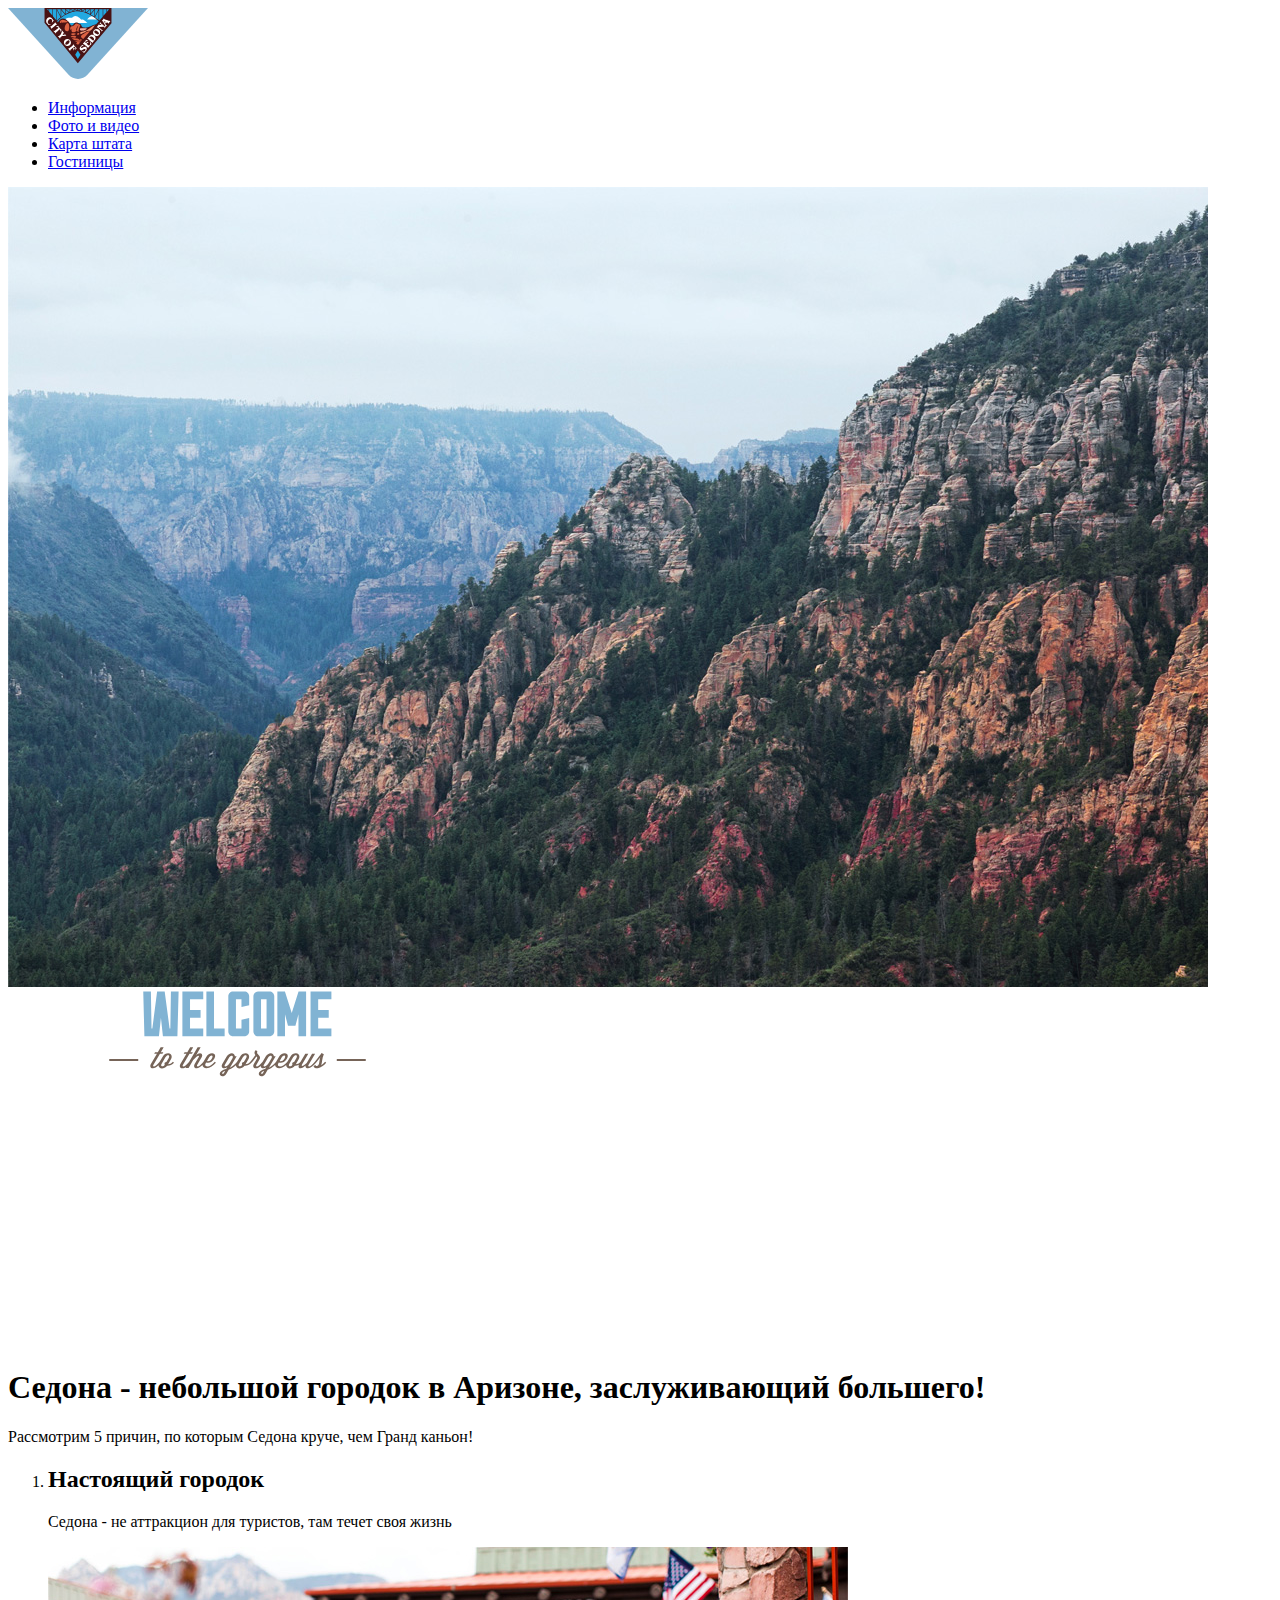
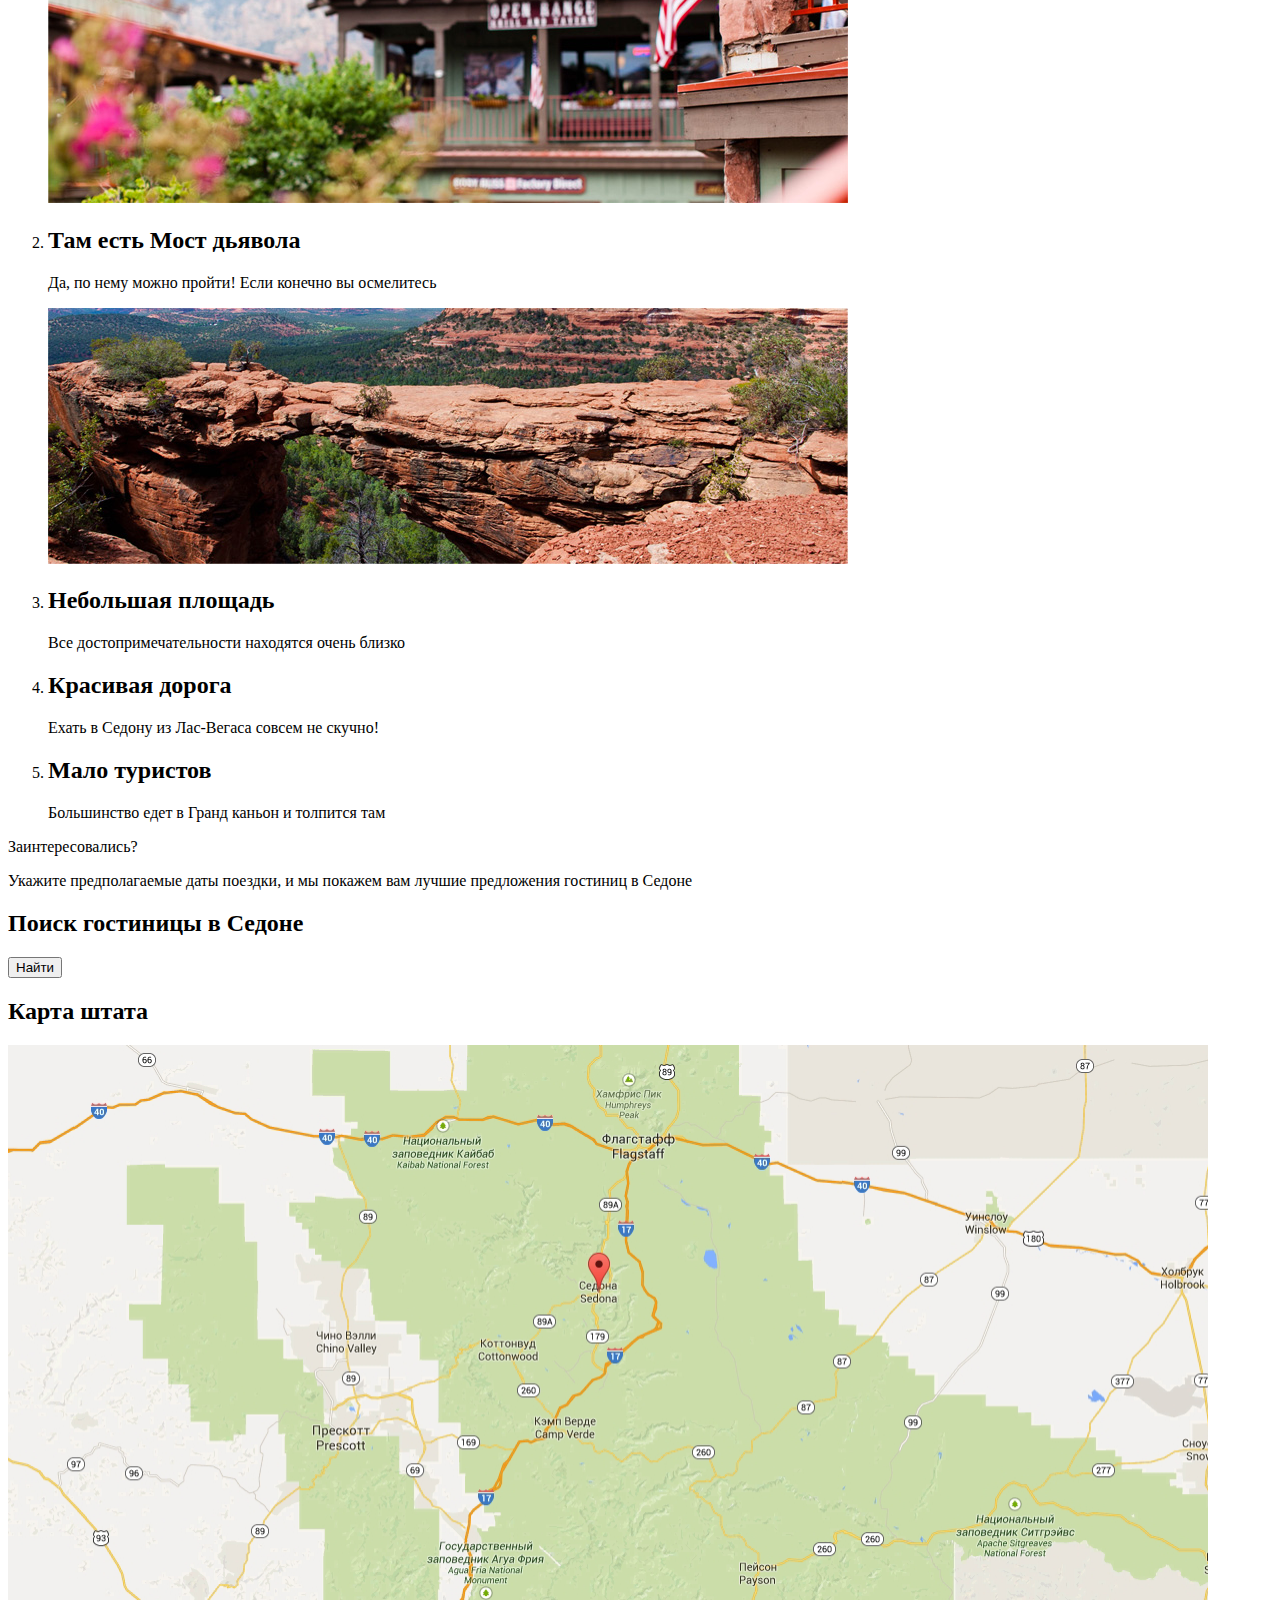
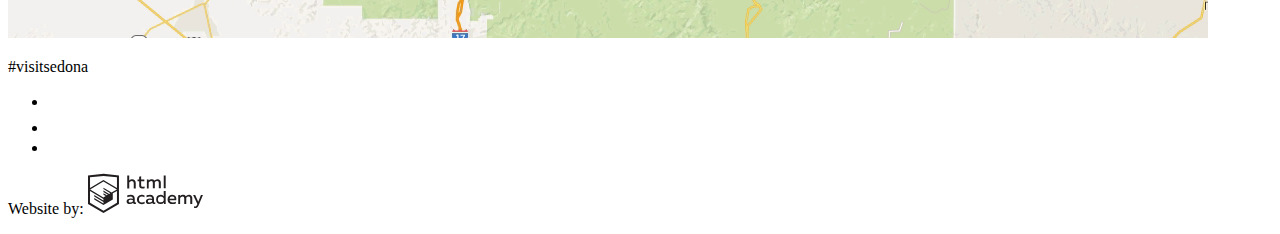
==== index.html @ 304464b8 "Добавлена графика" ====
<!DOCTYPE html>
<html lang="ru">
  <head>
    <meta charset="utf-8">
    <title>HTML Academy: Седона</title>
  </head>
  <body>
    <header>
      <a>
        <img src="img/svg/logo-sedona.svg" width="140" height="71" alt="Герб Седоны">
      </a>
      <nav>
        <ul>
          <li><a href="info.html">Информация</a></li>
          <li><a href="photo.html">Фото и видео</a></li>
          <li><a href="map.html">Карта штата</a></li>
          <li><a href="catalog.html">Гостиницы</a></li>
        </ul>
      </nav>
    </header>
    <main>
      <img src="img/backgrounds/sedona-background.jpg" width="1200" height="800" alt="Фото Седоны»">
      <img src="img/svg/intro-welcome.svg" width="459" height="353" alt="Приветственный текст">
      <h1>Седона - небольшой городок в Аризоне, заслуживающий большего!</h1>
      <section>
        <p>Рассмотрим 5 причин, по которым Седона круче, чем Гранд каньон!</p>
        <ol>
          <li>
            <div>
              <h2>Настоящий городок</h2>
              <p>Седона - не аттракцион для туристов, там течет своя жизнь</p>
            </div>
            <img src="img/city.jpg" width="800" height="256" alt="Фото городка Седона">
          </li>
          <li>
            <div>
              <h2>Там есть Мост дьявола</h2>
              <p>Да, по нему можно пройти! Если конечно вы осмелитесь</p>
            </div>
            <img src="img/bridge.jpg" width="800" height="256" alt="Фото Моста дьявола">
          </li>
          <li>
            <h2>Небольшая площадь</h2>
            <p>Все достопримечательности находятся очень близко</p>
          </li>
          <li>
            <h2>Красивая дорога</h2>
            <p>Ехать в Седону из Лас-Вегаса совсем не скучно!</p>
          </li>
          <li>
            <h2>Мало туристов</h2>
            <p>Большинство едет в Гранд каньон и толпится там</p>
          </li>
        </ol>
      </section>
      <section>
        <p>Заинтересовались?</p>
        <p>Укажите предполагаемые даты поездки, и мы покажем вам лучшие предложения гостиниц в Седоне</p>
        <article>
          <h2>Поиск гостиницы в Седоне</h2>
          <!-- Здесь будет форма -->
          <button type="button">Найти</button>
        </article>
      </section>
      <section>
        <h2>Карта штата</h2>
        <img src="img/map.png" width="1200" height="593" alt="Карта штата">
      </section>
    </main>
    <footer>
      <p>#visitsedona</p>
      <div>
        <ul>
          <li>
            <a href="#">
              <img src="img/svg/twitter.svg" width="17" height="15" alt="Twitter">
            </a>
          </li>
          <li>
            <a href="#">
              <img src="img/svg/fb-icon.svg" width="12" height="22" alt="FB">
            </a>
          </li>
          <li>
            <a href="#">
              <img src="img/svg/youtube.svg" width="20" height="16" alt="YouTube">
            </a>
          </li>
        </ul>
      </div>
      <p>
        Website by:
        <a href="https://htmlacademy.ru/intensive/htmlcss">
          <img src="img/svg/logo-htmlacademy.svg" width="115" height="41" alt="Логотип HTML Academy">
        </a>
      </p>
    </footer>
  </body>
</html>
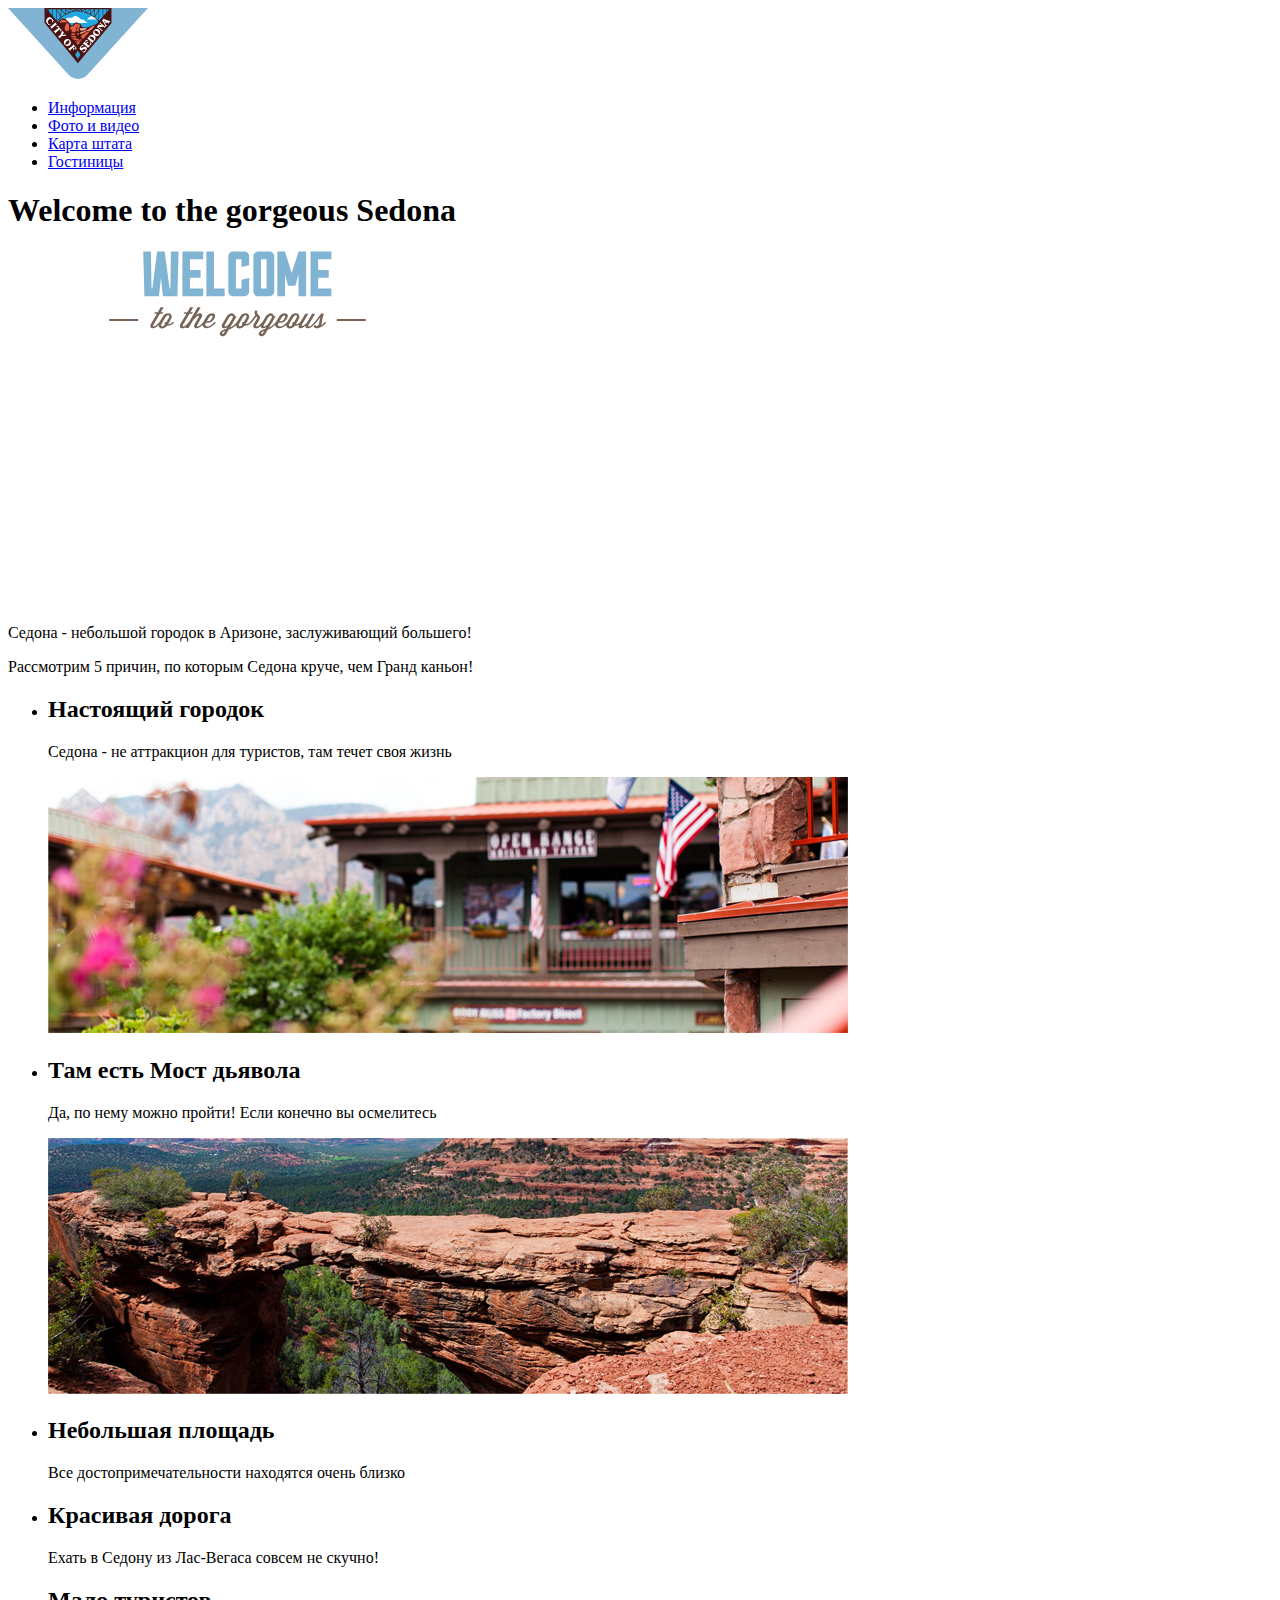
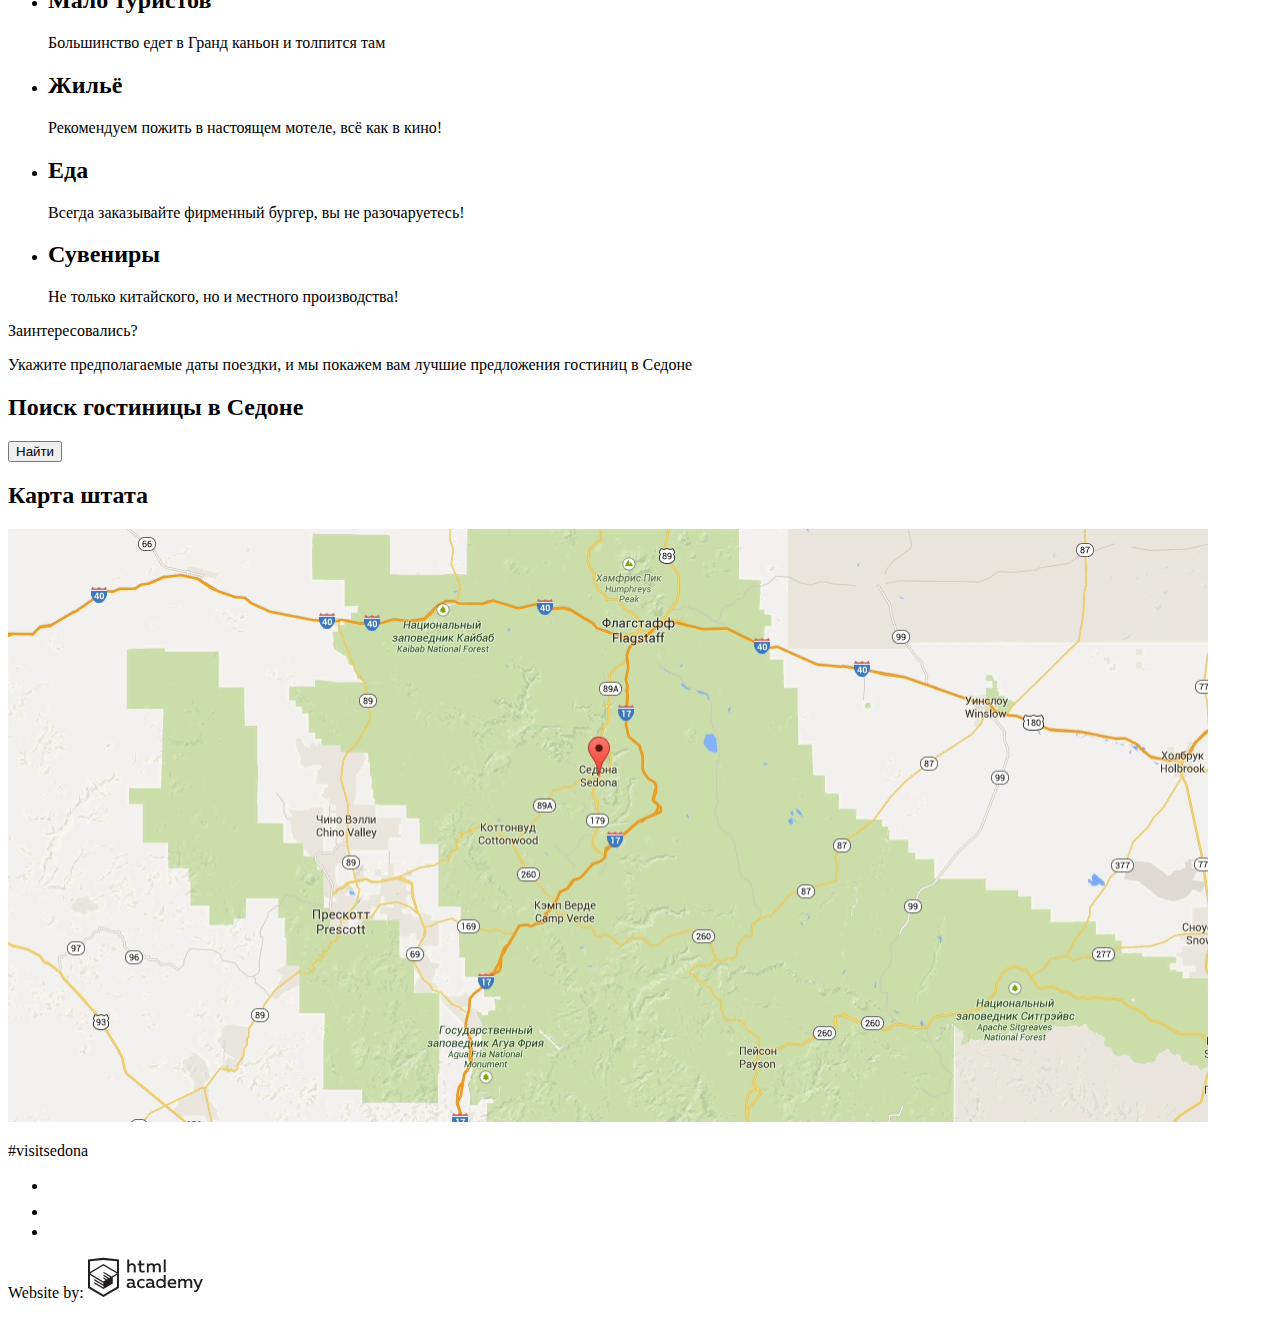
==== commit f48ada7a: "Исправлены замечания" ====
--- a/index.html
+++ b/index.html
@@ -6,10 +6,10 @@
   </head>
   <body>
     <header>
-      <a>
-        <img src="img/svg/logo-sedona.svg" width="140" height="71" alt="Герб Седоны">
-      </a>
       <nav>
+        <a>
+          <img src="img/logo-sedona.svg" width="140" height="71" alt="Герб Седоны">
+        </a>
         <ul>
           <li><a href="info.html">Информация</a></li>
           <li><a href="photo.html">Фото и видео</a></li>
@@ -19,12 +19,12 @@
       </nav>
     </header>
     <main>
-      <img src="img/backgrounds/sedona-background.jpg" width="1200" height="800" alt="Фото Седоны»">
-      <img src="img/svg/intro-welcome.svg" width="459" height="353" alt="Приветственный текст">
-      <h1>Седона - небольшой городок в Аризоне, заслуживающий большего!</h1>
+      <h1 class="visually-hidden">Welcome to the gorgeous Sedona</h1>
+      <img src="img/intro-welcome.svg" width="459" height="353" alt="Welcome to the gorgeous Sedona «Because the Grand Canyon sucks!»">
+      <p>Седона - небольшой городок в Аризоне, заслуживающий большего!</p>
       <section>
         <p>Рассмотрим 5 причин, по которым Седона круче, чем Гранд каньон!</p>
-        <ol>
+        <ul>
           <li>
             <div>
               <h2>Настоящий городок</h2>
@@ -51,16 +51,33 @@
             <h2>Мало туристов</h2>
             <p>Большинство едет в Гранд каньон и толпится там</p>
           </li>
-        </ol>
+        </ul>
+      </section>
+      <!--Особенности-->
+      <section>
+        <ul>
+          <li>
+            <h2>Жильё</h2>
+            <p>Рекомендуем пожить в настоящем мотеле, всё как в кино!</p>
+          </li>
+          <li>
+            <h2>Еда</h2>
+            <p>Всегда заказывайте фирменный бургер, вы не разочаруетесь!</p>
+          </li>
+          <li>
+            <h2>Сувениры</h2>
+            <p>Не только китайского, но и местного производства!</p>
+          </li>
+        </ul>
       </section>
       <section>
-        <p>Заинтересовались?</p>
+        <span>Заинтересовались?</span>
         <p>Укажите предполагаемые даты поездки, и мы покажем вам лучшие предложения гостиниц в Седоне</p>
-        <article>
+        <form>
           <h2>Поиск гостиницы в Седоне</h2>
           <!-- Здесь будет форма -->
           <button type="button">Найти</button>
-        </article>
+        </form>
       </section>
       <section>
         <h2>Карта штата</h2>
@@ -73,17 +90,17 @@
         <ul>
           <li>
             <a href="#">
-              <img src="img/svg/twitter.svg" width="17" height="15" alt="Twitter">
+              <img src="img/twitter.svg" width="17" height="15" alt="Twitter">
             </a>
           </li>
           <li>
             <a href="#">
-              <img src="img/svg/fb-icon.svg" width="12" height="22" alt="FB">
+              <img src="img/fb-icon.svg" width="12" height="22" alt="FB">
             </a>
           </li>
           <li>
             <a href="#">
-              <img src="img/svg/youtube.svg" width="20" height="16" alt="YouTube">
+              <img src="img/youtube.svg" width="20" height="16" alt="YouTube">
             </a>
           </li>
         </ul>
@@ -91,7 +108,7 @@
       <p>
         Website by:
         <a href="https://htmlacademy.ru/intensive/htmlcss">
-          <img src="img/svg/logo-htmlacademy.svg" width="115" height="41" alt="Логотип HTML Academy">
+          <img src="img/logo-htmlacademy.svg" width="115" height="41" alt="Логотип HTML Academy">
         </a>
       </p>
     </footer>
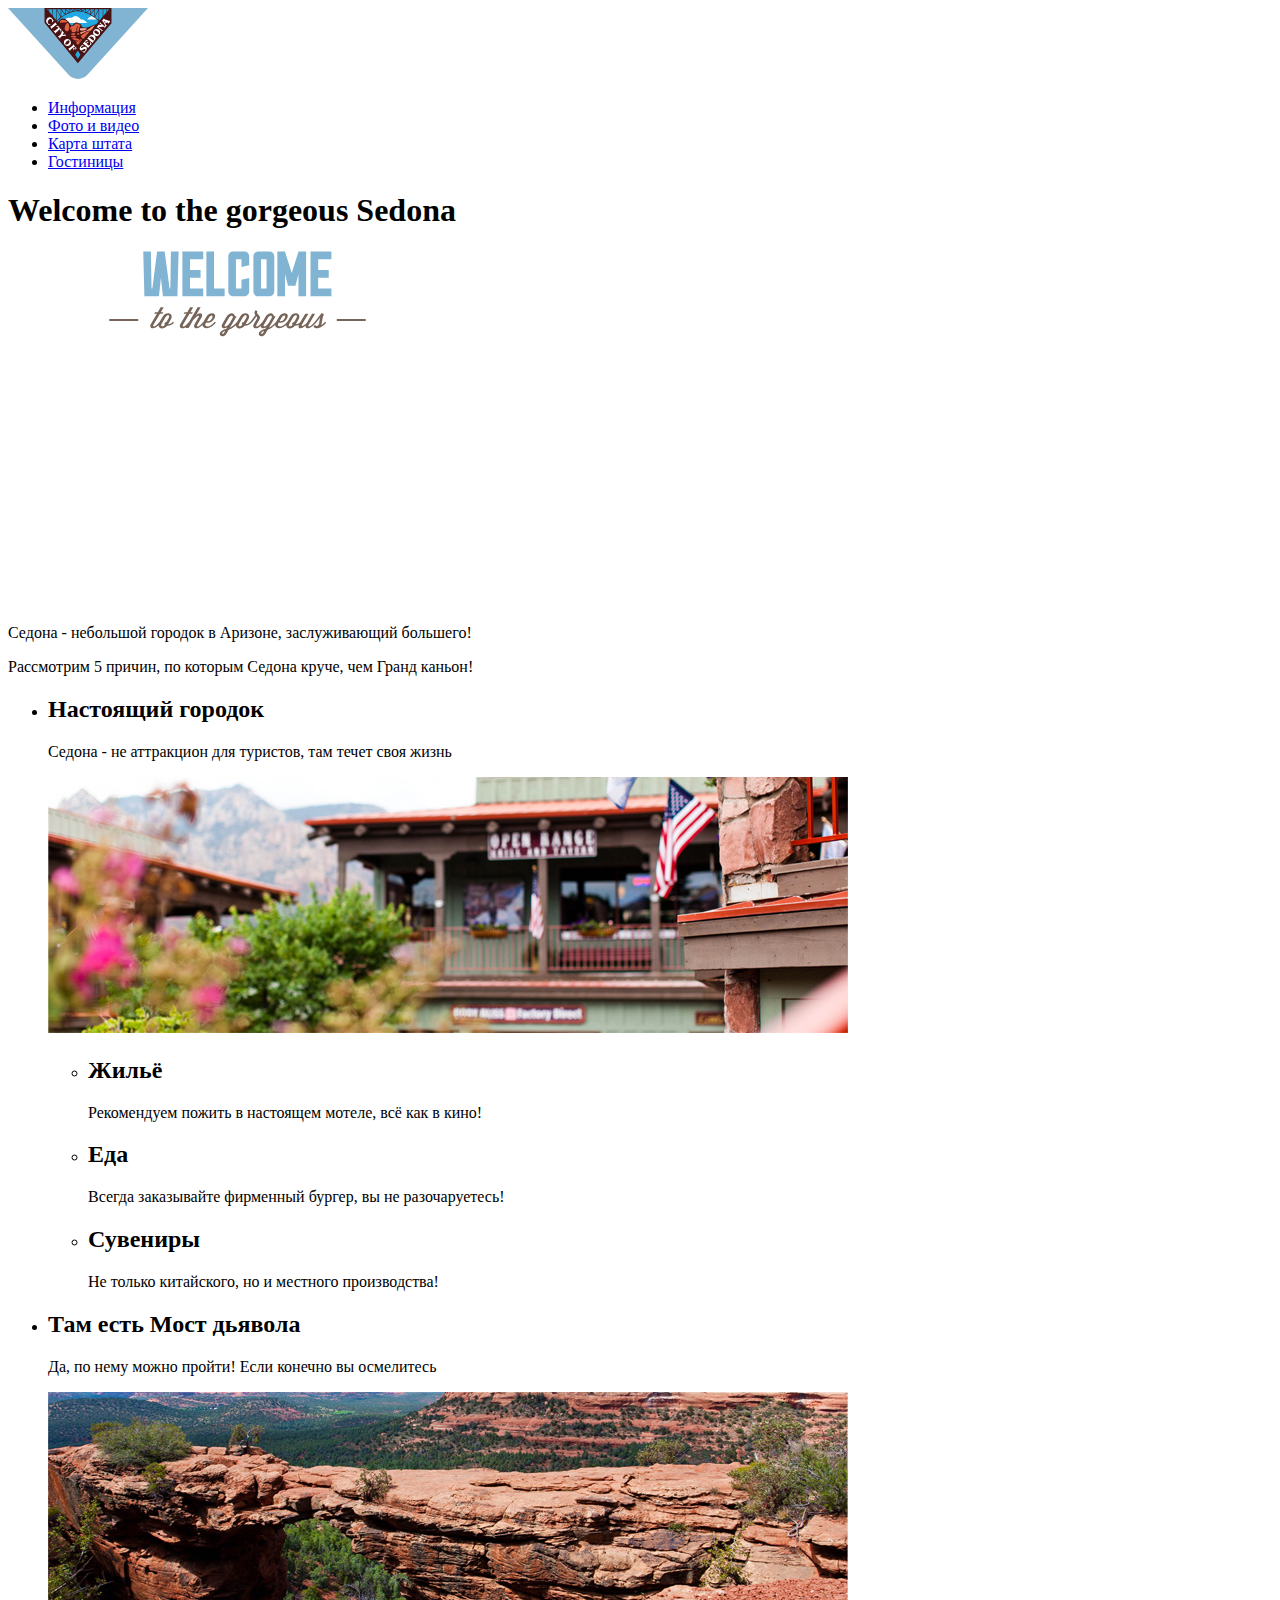
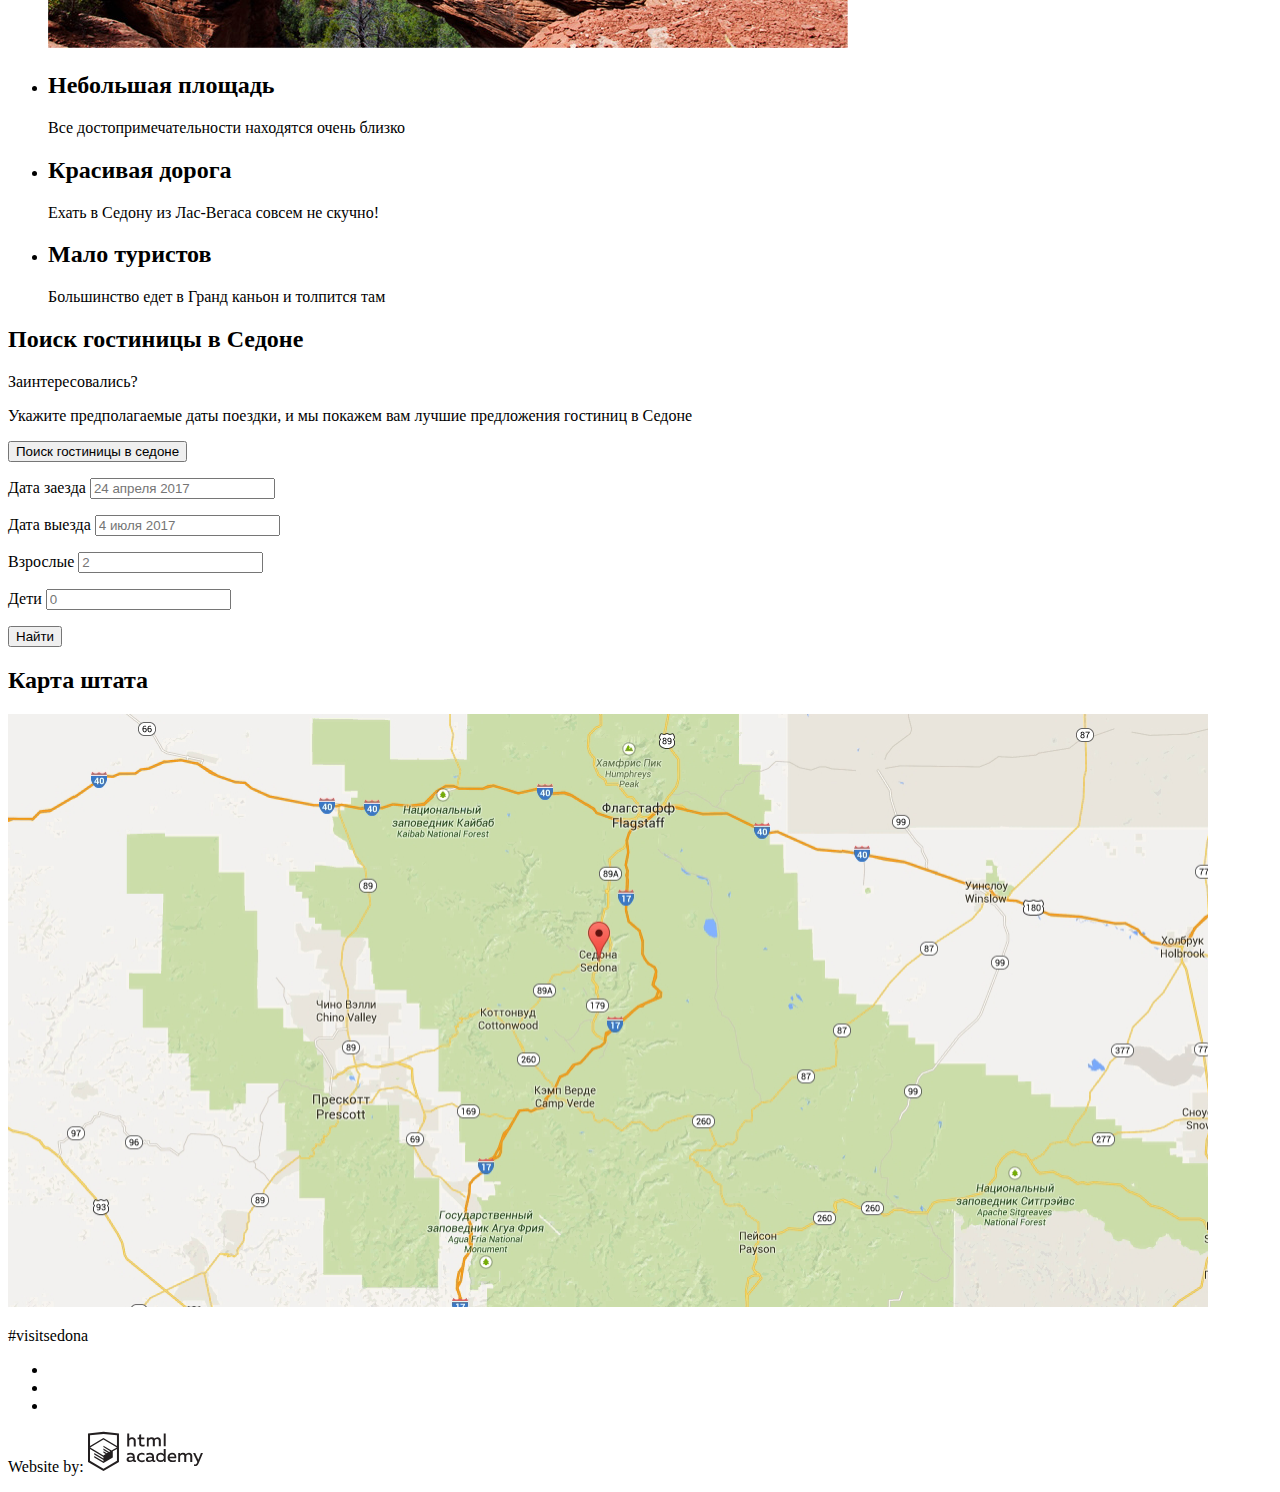
==== commit a92610d5: "Добавлены формы и доступность" ====
--- a/index.html
+++ b/index.html
@@ -6,22 +6,24 @@
   </head>
   <body>
     <header>
-      <nav>
+      <nav aria-label="Главное меню">
         <a>
           <img src="img/logo-sedona.svg" width="140" height="71" alt="Герб Седоны">
         </a>
         <ul>
           <li><a href="info.html">Информация</a></li>
           <li><a href="photo.html">Фото и видео</a></li>
-          <li><a href="map.html">Карта штата</a></li>
+          <li><a href="index.html#map">Карта штата</a></li>
           <li><a href="catalog.html">Гостиницы</a></li>
         </ul>
       </nav>
     </header>
     <main>
-      <h1 class="visually-hidden">Welcome to the gorgeous Sedona</h1>
-      <img src="img/intro-welcome.svg" width="459" height="353" alt="Welcome to the gorgeous Sedona «Because the Grand Canyon sucks!»">
-      <p>Седона - небольшой городок в Аризоне, заслуживающий большего!</p>
+      <section>
+        <h1 class="visually-hidden">Welcome to the gorgeous Sedona</h1>
+        <img src="img/intro-welcome.svg" width="459" height="353" alt="Welcome to the gorgeous Sedona «Because the Grand Canyon sucks!»">
+        <p>Седона - небольшой городок в Аризоне, заслуживающий большего!</p>
+      </section>
       <section>
         <p>Рассмотрим 5 причин, по которым Седона круче, чем Гранд каньон!</p>
         <ul>
@@ -31,6 +33,20 @@
               <p>Седона - не аттракцион для туристов, там течет своя жизнь</p>
             </div>
             <img src="img/city.jpg" width="800" height="256" alt="Фото городка Седона">
+            <ul>
+              <li>
+                <h2>Жильё</h2>
+                <p>Рекомендуем пожить в настоящем мотеле, всё как в кино!</p>
+              </li>
+              <li>
+                <h2>Еда</h2>
+                <p>Всегда заказывайте фирменный бургер, вы не разочаруетесь!</p>
+              </li>
+              <li>
+                <h2>Сувениры</h2>
+                <p>Не только китайского, но и местного производства!</p>
+              </li>
+            </ul>
           </li>
           <li>
             <div>
@@ -53,61 +69,57 @@
           </li>
         </ul>
       </section>
-      <!--Особенности-->
       <section>
-        <ul>
-          <li>
-            <h2>Жильё</h2>
-            <p>Рекомендуем пожить в настоящем мотеле, всё как в кино!</p>
-          </li>
-          <li>
-            <h2>Еда</h2>
-            <p>Всегда заказывайте фирменный бургер, вы не разочаруетесь!</p>
-          </li>
-          <li>
-            <h2>Сувениры</h2>
-            <p>Не только китайского, но и местного производства!</p>
-          </li>
-        </ul>
+        <h2 class="visually-hidden">Поиск гостиницы в Седоне</h2>
+        <p>
+          <span>Заинтересовались?</span>
+        </p>
+        <p>Укажите предполагаемые даты поездки, и мы покажем вам лучшие предложения гостиниц в Седоне</p>
+        <button type="button">Поиск гостиницы в седоне</button>
+        <form action="https://echo.htmlacademy.ru" method="post">
+            <p>
+              <label for="arrival-date">Дата заезда</label>
+              <input id="arrival-date" type="text" name="arrival-date" value="" placeholder="24 апреля 2017">
+            </p>
+            <p>
+              <label for="departure-date">Дата выезда</label>
+              <input id="departure-date" type="text" name="departure-date" value="" placeholder="4 июля 2017">
+            </p>
+            <p>
+              <label for="adults">Взрослые</label>
+              <input id="adults" type="number" name="adults" value="" placeholder="2" min="0">
+            </p>
+            <p>
+              <label for="children">Дети</label>
+              <input id="children" type="number" name="children" value="" placeholder="0" min="0">
+            </p>
+            <button type="submit">Найти</button>
+          </form>
       </section>
-      <section>
-        <span>Заинтересовались?</span>
-        <p>Укажите предполагаемые даты поездки, и мы покажем вам лучшие предложения гостиниц в Седоне</p>
-        <form>
-          <h2>Поиск гостиницы в Седоне</h2>
-          <!-- Здесь будет форма -->
-          <button type="button">Найти</button>
-        </form>
-      </section>
-      <section>
-        <h2>Карта штата</h2>
+      <section id="map">
+        <h2 class="visually-hidden">Карта штата</h2>
         <img src="img/map.png" width="1200" height="593" alt="Карта штата">
       </section>
     </main>
     <footer>
       <p>#visitsedona</p>
-      <div>
-        <ul>
-          <li>
-            <a href="#">
-              <img src="img/twitter.svg" width="17" height="15" alt="Twitter">
-            </a>
-          </li>
-          <li>
-            <a href="#">
-              <img src="img/fb-icon.svg" width="12" height="22" alt="FB">
-            </a>
-          </li>
-          <li>
-            <a href="#">
-              <img src="img/youtube.svg" width="20" height="16" alt="YouTube">
-            </a>
-          </li>
-        </ul>
-      </div>
+      <ul>
+        <li>
+          <a href="#" aria-label="Седона в Твиттере">
+          </a>
+        </li>
+        <li>
+          <a href="#" aria-label="Седона в Фейсбуке">
+          </a>
+        </li>
+        <li>
+          <a href="#" aria-label="Седона на Ютубе">
+          </a>
+        </li>
+      </ul>
       <p>
         Website by:
-        <a href="https://htmlacademy.ru/intensive/htmlcss">
+        <a href="https://htmlacademy.ru/intensive/htmlcss" aria-label="Сайт HTML Academy">
           <img src="img/logo-htmlacademy.svg" width="115" height="41" alt="Логотип HTML Academy">
         </a>
       </p>
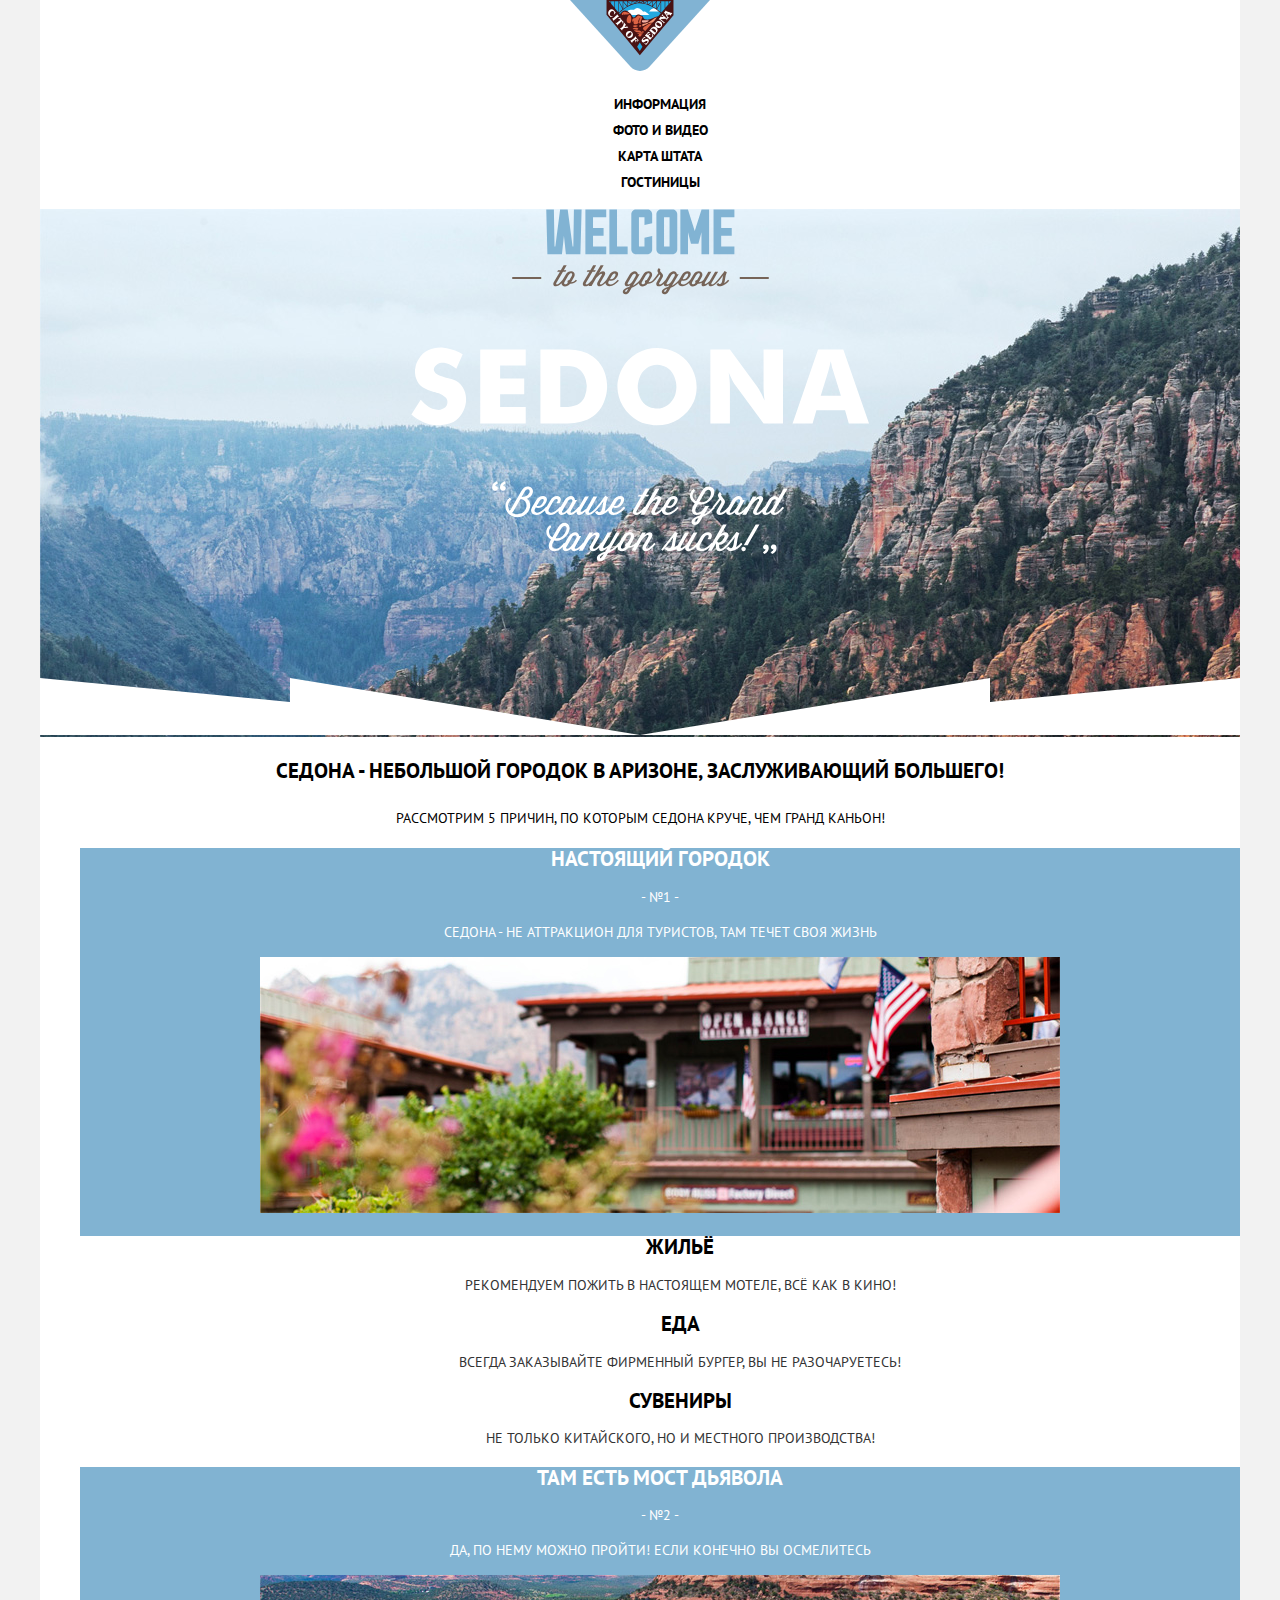
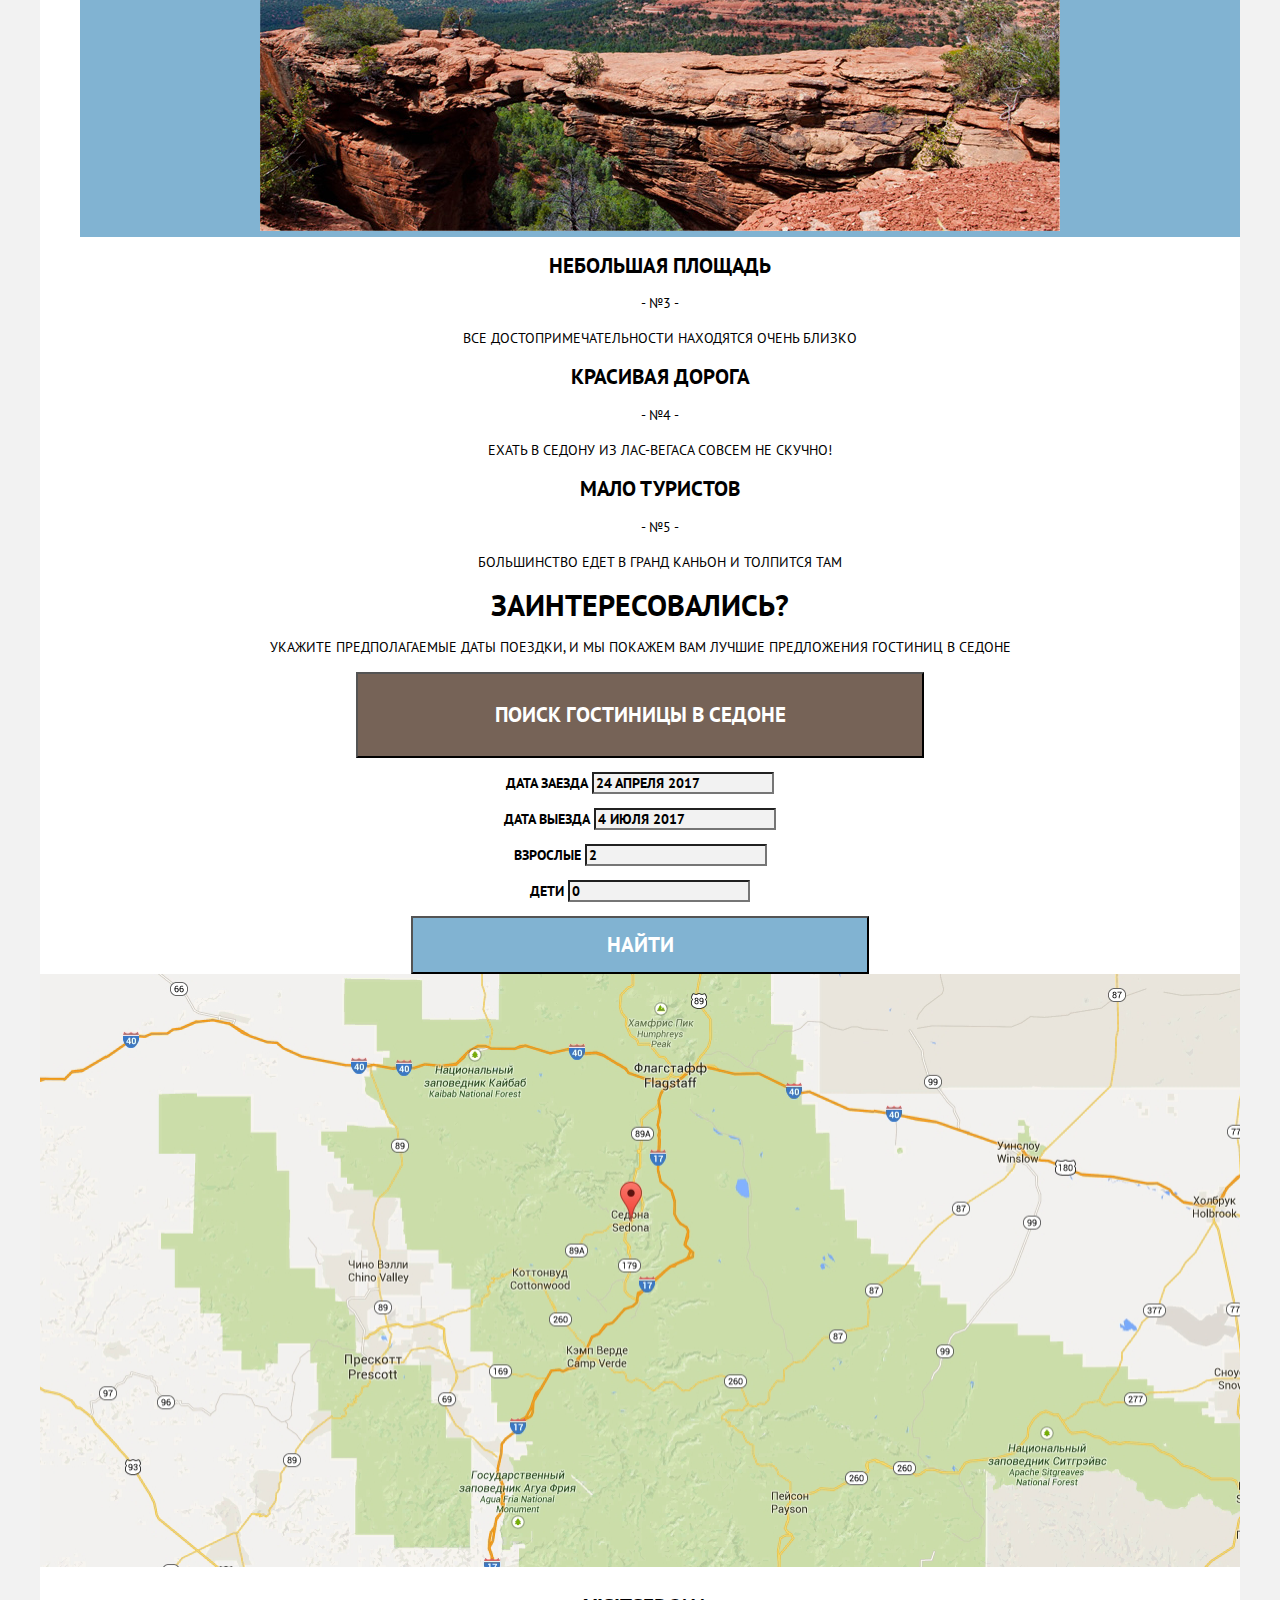
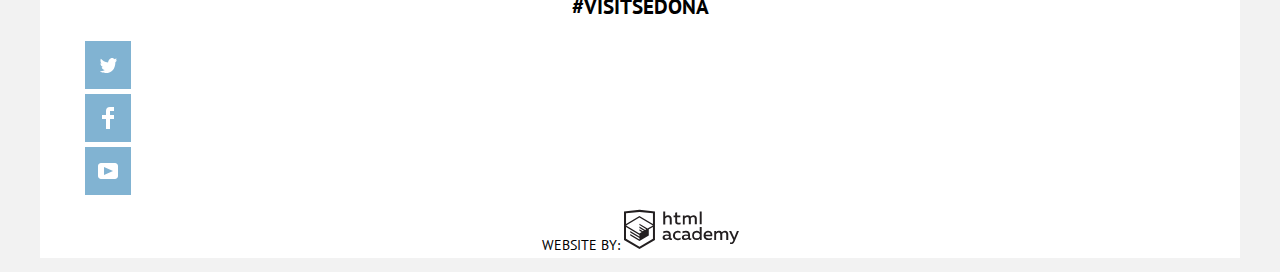
==== commit 4f5b67a0: "Первое задание по стилям" ====
--- a/index.html
+++ b/index.html
@@ -3,10 +3,13 @@
   <head>
     <meta charset="utf-8">
     <title>HTML Academy: Седона</title>
+    <link href="https://fonts.googleapis.com/css?family=PT+Sans:400,700&display=swap&subset=cyrillic" rel="stylesheet">
+    <link rel="stylesheet" href="css/normalize.css">
+    <link rel="stylesheet" href="css/style.css">
   </head>
   <body>
     <header>
-      <nav aria-label="Главное меню">
+      <nav class="main-navigation" aria-label="Главное меню">
         <a>
           <img src="img/logo-sedona.svg" width="140" height="71" alt="Герб Седоны">
         </a>
@@ -19,81 +22,88 @@
       </nav>
     </header>
     <main>
-      <section>
+
+      <section class="welcome">
         <h1 class="visually-hidden">Welcome to the gorgeous Sedona</h1>
         <img src="img/intro-welcome.svg" width="459" height="353" alt="Welcome to the gorgeous Sedona «Because the Grand Canyon sucks!»">
-        <p>Седона - небольшой городок в Аризоне, заслуживающий большего!</p>
       </section>
-      <section>
-        <p>Рассмотрим 5 причин, по которым Седона круче, чем Гранд каньон!</p>
-        <ul>
-          <li>
+
+      <section class="about-sedona">
+        <p class="sedona-promotext">Седона - небольшой городок в Аризоне, заслуживающий большего!</p>
+        <p class="advantages-intro">Рассмотрим 5 причин, по которым Седона круче, чем Гранд каньон!</p>
+        <ul class="advantages">
+          <li class="advantages-item">
             <div>
               <h2>Настоящий городок</h2>
+              <span class="advantages-number">- №1 -</span>
               <p>Седона - не аттракцион для туристов, там течет своя жизнь</p>
             </div>
             <img src="img/city.jpg" width="800" height="256" alt="Фото городка Седона">
-            <ul>
-              <li>
+            <ul class="benefits">
+              <li class="benefits-item">
                 <h2>Жильё</h2>
                 <p>Рекомендуем пожить в настоящем мотеле, всё как в кино!</p>
               </li>
-              <li>
+              <li class="benefits-item">
                 <h2>Еда</h2>
                 <p>Всегда заказывайте фирменный бургер, вы не разочаруетесь!</p>
               </li>
-              <li>
+              <li class="benefits-item">
                 <h2>Сувениры</h2>
                 <p>Не только китайского, но и местного производства!</p>
               </li>
             </ul>
           </li>
-          <li>
+          <li class="advantages-item">
             <div>
               <h2>Там есть Мост дьявола</h2>
+              <span class="advantages-number">- №2 -</span>
               <p>Да, по нему можно пройти! Если конечно вы осмелитесь</p>
             </div>
             <img src="img/bridge.jpg" width="800" height="256" alt="Фото Моста дьявола">
           </li>
-          <li>
+          <li class="advantages-item">
             <h2>Небольшая площадь</h2>
+            <span class="advantages-number">- №3 -</span>
             <p>Все достопримечательности находятся очень близко</p>
           </li>
-          <li>
+          <li class="advantages-item">
             <h2>Красивая дорога</h2>
+            <span class="advantages-number">- №4 -</span>
             <p>Ехать в Седону из Лас-Вегаса совсем не скучно!</p>
           </li>
-          <li>
+          <li class="advantages-item">
             <h2>Мало туристов</h2>
+            <span class="advantages-number">- №5 -</span>
             <p>Большинство едет в Гранд каньон и толпится там</p>
           </li>
         </ul>
       </section>
-      <section>
+      <section class="search">
         <h2 class="visually-hidden">Поиск гостиницы в Седоне</h2>
-        <p>
-          <span>Заинтересовались?</span>
+        <p class="search-text">
+          <span class="search-heading">Заинтересовались?</span>
         </p>
         <p>Укажите предполагаемые даты поездки, и мы покажем вам лучшие предложения гостиниц в Седоне</p>
-        <button type="button">Поиск гостиницы в седоне</button>
-        <form action="https://echo.htmlacademy.ru" method="post">
+        <button class="button button-search-form" type="button">Поиск гостиницы в седоне</button>
+        <form class="searching-form" action="https://echo.htmlacademy.ru" method="post">
             <p>
-              <label for="arrival-date">Дата заезда</label>
-              <input id="arrival-date" type="text" name="arrival-date" value="" placeholder="24 апреля 2017">
+              <label class="input-label" for="arrival-date">Дата заезда</label>
+              <input class="input-field" id="arrival-date" type="text" name="arrival-date" value="" placeholder="24 апреля 2017">
             </p>
             <p>
-              <label for="departure-date">Дата выезда</label>
-              <input id="departure-date" type="text" name="departure-date" value="" placeholder="4 июля 2017">
+              <label class="input-label" for="departure-date">Дата выезда</label>
+              <input class="input-field" id="departure-date" type="text" name="departure-date" value="" placeholder="4 июля 2017">
             </p>
             <p>
-              <label for="adults">Взрослые</label>
-              <input id="adults" type="number" name="adults" value="" placeholder="2" min="0">
+              <label class="input-label" for="adults">Взрослые</label>
+              <input class="input-field" id="adults" type="number" name="adults" value="" placeholder="2" min="0">
             </p>
             <p>
-              <label for="children">Дети</label>
-              <input id="children" type="number" name="children" value="" placeholder="0" min="0">
+              <label class="input-label" for="children">Дети</label>
+              <input class="input-field" id="children" type="number" name="children" value="" placeholder="0" min="0">
             </p>
-            <button type="submit">Найти</button>
+            <button class="button button-submit" type="submit">Найти</button>
           </form>
       </section>
       <section id="map">
@@ -102,25 +112,22 @@
       </section>
     </main>
     <footer>
-      <p>#visitsedona</p>
-      <ul>
-        <li>
-          <a href="#" aria-label="Седона в Твиттере">
-          </a>
-        </li>
-        <li>
-          <a href="#" aria-label="Седона в Фейсбуке">
-          </a>
-        </li>
-        <li>
-          <a href="#" aria-label="Седона на Ютубе">
-          </a>
-        </li>
+      <p class="hashtag">#visitsedona</p>
+      <ul class="social-buttons">
+        <li><a class="button-twitter" href="#" aria-label="Седона в Твиттере"></a></li>
+        <li><a class="button-facebook" href="#" aria-label="Седона в Фейсбуке"></a></li>
+        <li><a class="button-youtube" href="#" aria-label="Седона на Ютубе"></a></li>
       </ul>
-      <p>
+      <p class="copyright">
         Website by:
         <a href="https://htmlacademy.ru/intensive/htmlcss" aria-label="Сайт HTML Academy">
-          <img src="img/logo-htmlacademy.svg" width="115" height="41" alt="Логотип HTML Academy">
+<!--          <img src="img/logo-htmlacademy.svg" width="115" height="41" alt="Логотип HTML Academy">-->
+          <svg id="Layer_1" data-name="Layer 1" xmlns="http://www.w3.org/2000/svg" viewBox="0 0 108.08 36.85" width="115" height="41">
+            <title>logo-htmlacademy</title>
+            <path class="html-logo"
+              d="M44.61,26.88a2,2,0,0,0,.55-0.1v1.33a3.25,3.25,0,0,1-1.18.21,1.67,1.67,0,0,1-1.67-1,4.84,4.84,0,0,1-3.14,1.08c-1.51,0-2.91-.83-2.91-2.55,0-2.13,2-2.79,3.71-2.79a11.08,11.08,0,0,1,2.17.25v-0.3c0-1-.76-1.77-2.19-1.77a7.42,7.42,0,0,0-3,.64v-1.7a10.21,10.21,0,0,1,3.19-.55c2.36,0,3.81,1.12,3.81,3.65v3a0.54,0.54,0,0,0,.49.59h0.17Zm-6.44-1.13A1.35,1.35,0,0,0,39.63,27h0.11a3.39,3.39,0,0,0,2.41-1V24.58a9.72,9.72,0,0,0-1.81-.21c-1,0-2.16.33-2.16,1.38h0Zm12.36-6.11a5,5,0,0,1,2.57.64V22a4.08,4.08,0,0,0-2.3-.7,2.75,2.75,0,1,0,0,5.49,5,5,0,0,0,2.43-.64v1.71a6.27,6.27,0,0,1-2.76.57A4.21,4.21,0,0,1,46,24.51q0-.21,0-0.41a4.32,4.32,0,0,1,4.18-4.46h0.38Zm12.17,7.24a2,2,0,0,0,.55-0.1v1.33a3.25,3.25,0,0,1-1.18.21,1.67,1.67,0,0,1-1.67-1,4.84,4.84,0,0,1-3.14,1.08c-1.51,0-2.91-.83-2.91-2.55,0-2.13,2-2.79,3.71-2.79a11.08,11.08,0,0,1,2.17.25v-0.3c0-1-.76-1.77-2.19-1.77a7.42,7.42,0,0,0-3,.64v-1.7a10.21,10.21,0,0,1,3.19-.55c2.36,0,3.81,1.12,3.81,3.65v3a0.54,0.54,0,0,0,.49.59h0.17Zm-6.44-1.13A1.35,1.35,0,0,0,57.73,27h0.11a3.39,3.39,0,0,0,2.41-1V24.58a9.72,9.72,0,0,0-1.81-.21c-1.06,0-2.16.33-2.16,1.38h0ZM73,16V28.2H71.35V26.88a3.88,3.88,0,0,1-3.19,1.54,4.4,4.4,0,0,1,0-8.78,3.81,3.81,0,0,1,3,1.3V16H73Zm-4.53,5.22a2.76,2.76,0,1,0,0,5.52A2.86,2.86,0,0,0,71.15,25V23A2.91,2.91,0,0,0,68.49,21.27ZM79,19.64c3.31,0,4.46,2.68,3.92,5.09H76.7c0.21,1.5,1.67,2.11,3.19,2.11a6.11,6.11,0,0,0,2.64-.59v1.6a7.14,7.14,0,0,1-3,.57C77,28.42,74.78,27,74.78,24a4.18,4.18,0,0,1,4-4.39H79Zm0.09,1.54a2.28,2.28,0,0,0-2.44,2.1v0.06H81.3A2,2,0,0,0,79.13,21.18Zm5.73,7V19.87h1.65v1a3.81,3.81,0,0,1,2.78-1.27A2.86,2.86,0,0,1,91.89,21a4.12,4.12,0,0,1,2.91-1.33A3.06,3.06,0,0,1,98,23V28.2h-1.9V23.05a1.59,1.59,0,0,0-1.42-1.75H94.42a2.8,2.8,0,0,0-2.07,1.12V28.2h-1.9V23.05A1.59,1.59,0,0,0,89,21.31H88.8a3,3,0,0,0-2.21,1.29v5.63H84.86Zm21.31-8.33h1.9l-3.91,9.46c-0.9,2.17-2.09,2.86-3.35,2.86a4.76,4.76,0,0,1-1.1-.14V30.46a2.86,2.86,0,0,0,.85.12c0.9,0,1.58-.64,2.07-1.9l0.17-.42-4-8.4h2l2.86,6.29ZM38.73,1.46V6.22a3.81,3.81,0,0,1,2.7-1.14,3.25,3.25,0,0,1,3.44,3.4v5.15H43V8.72a1.81,1.81,0,0,0-1.61-2h-0.3a2.93,2.93,0,0,0-2.32,1.39v5.52h-1.9V1.46h1.9ZM49.94,2.31v3h3V6.91h-3v3.81c0,1.1.5,1.46,1.58,1.46a4.49,4.49,0,0,0,1.69-.33v1.6A6.8,6.8,0,0,1,51,13.8a2.55,2.55,0,0,1-2.86-2.74V6.89H46.58V5.26h1.5V2.74Zm5.4,11.31V5.28H57v1A3.81,3.81,0,0,1,59.77,5a2.86,2.86,0,0,1,2.6,1.33A4.12,4.12,0,0,1,65.28,5,3.06,3.06,0,0,1,68.44,8.4v5.21h-1.9V8.46a1.59,1.59,0,0,0-1.42-1.75H64.89a2.8,2.8,0,0,0-2.07,1.12v5.78h-1.9V8.46A1.59,1.59,0,0,0,59.5,6.71H59.27A3,3,0,0,0,57.06,8v5.63H55.34ZM71.17,1.45H73V13.6H71.17V1.45ZM14.71,0H14.55L0,1.54V28.21l14.55,8.66,14.55-8.66V1.54Zm12.5,27.1L14.55,34.64,1.9,27.12V16.18l12.59,7.5V25L5.86,19.9v1.31l8.68,5.21v1.39L5.87,22.65V24l8.68,5.21,8.75-5.24V18.31L27.2,16V27.12Zm0-12.53-3.48,2-1.6,1L14.51,13v1.31L21,18.23H21l-0.14.09-1,.54-5.37-3.2V17l4.24,2.52-1,.67-3.2-1.9v1.31l2.1,1.24L14.5,22.1,2,14.65,14.51,7.11Zm0-1.32L14.49,5.76,1.91,13.25v-10L14.56,1.92,27.21,3.25v10h0Z"
+              transform="translate(0 -0.02)" fill="#231f20">
+          </svg>
         </a>
       </p>
     </footer>
--- a/css/style.css
+++ b/css/style.css
@@ -0,0 +1,326 @@
+html {
+  background-color: #f2f2f2;
+}
+
+body {
+  margin: 0;
+  padding: 0;
+  width: 1200px;
+  margin: auto;
+
+  font-family: "PT Sans", Arial, sans-serif;
+  font-size: 14px;
+  line-height: 21px;
+  color: #000000;
+  text-transform: uppercase;
+  text-align: center;
+
+  background-color: white;
+}
+
+.visually-hidden {
+  position: absolute;
+  width: 1px;
+  height: 1px;
+  margin: -1px;
+  border: 0;
+  padding: 0;
+  clip: rect(0 0 0 0);
+  overflow: hidden;
+}
+
+a {
+  text-decoration: none;
+  color: black;
+}
+
+/* Стили для шапки */
+
+/* Навигация по сайту */
+.main-navigation li {
+  line-height: 26px;
+  list-style: none;
+  font-weight: bold;
+}
+
+.main-navigation a:hover {
+  color: #81b3d2;
+}
+
+.main-navigation a:active {
+  color: rgba(0, 0, 0, 0.3);
+}
+
+.current-page {
+  color: #766357;
+}
+
+/* Стили для main */
+
+.welcome {
+  height: 528px;
+  background-color: #9EDAFE;
+  background-image:
+    url("../img/intro-mask.svg"),
+    url("../img/sedona-background.jpg");
+
+  background-position:
+    bottom center,
+    top center;
+  background-repeat: no-repeat, no-repeat;
+  }
+
+.sedona-promotext {
+  font-size: 21px;
+  line-height: 26px;
+  font-weight: bold;
+}
+
+.advantages-intro {
+  font-size: 14px;
+  line-height: 26px;
+}
+
+.advantages {
+  list-style: none;
+}
+
+.advantages h2 {
+  font-size: 21px;
+  line-height: 21px;
+}
+
+.advantages-item:nth-child(1),
+.advantages-item:nth-child(2) {
+  color: #ffffff;
+  background-color: #81B3D2;
+}
+
+.benefits {
+  list-style: none;
+  background-color: #ffffff;
+}
+
+.benefits-item {
+  color: #333333;
+}
+
+.benefits h2 {
+  color: #000000;
+}
+/* Стили для формы поиска */
+
+.search-text {
+  font-size: 14px;
+  line-height: 24px;
+  color: #333333;
+}
+
+.search-heading {
+  font-size: 30px;
+  line-height: 36px;
+  font-weight: bold;
+  color: #000000;
+}
+
+.button {
+  font-size: 21px;
+  font-weight: bold;
+  line-height: 26px;
+  color: #ffffff;
+  text-transform: uppercase;
+}
+
+.button-search-form {
+  background-color: #766357;
+  width: 568px;
+  height: 86px;
+}
+
+.button-search-form:hover {
+  background-color: #604E43;
+}
+
+.button-search-form:active {
+  background-color: #503E33;
+}
+
+.input-label {
+  font-weight: bold;
+  color: #000000;
+}
+
+.input-field {
+  font-weight: 700;
+  color: #000000;
+  text-transform: uppercase;
+
+  background-color: #F2F2F2;
+
+}
+.input-field:hover {
+  background-color: #ebebeb;
+}
+
+.input-field:focus {
+  background-color: #ffffff;
+}
+
+.input-field::placeholder {
+  font-weight: bold;
+  color: #000000;
+  text-transform: uppercase;
+}
+
+.button-submit {
+  background-color: #81B3D2;
+  width: 458px;
+  height: 58px;
+}
+
+.button-submit:hover {
+  background-color: #669EC0;
+}
+
+.button-submit:active {
+  background-color: #5496BD;
+}
+/* Стили для хештега и товарного знака */
+
+.hashtag {
+  font-size: 21px;
+  line-height: 26px;
+  font-weight: bold;
+}
+.copyright {
+  line-height: 26px;
+}
+
+.html-logo:hover {
+  fill: #81b3d2;
+}
+
+.html-logo:active {
+  fill: #bdbbbc;
+}
+/* Стили для кнопок социальных сетей */
+
+.social-buttons li {
+  list-style: none;
+  background-color: #81b3d2;
+  width: 46px;
+  height: 48px;
+  margin: 5px;
+}
+
+.social-buttons li:hover {
+  background-color: #669ec0;
+}
+
+.social-buttons li:active {
+  background-color: #5496bd;
+}
+
+.button-twitter {
+  background: url("../img/twitter.svg") no-repeat 50% 50%;
+  width: 100%;
+  height: 100%;
+  display: block;
+}
+
+.button-twitter:active {
+  opacity: 0.3;
+}
+
+.button-facebook {
+  background: url("../img/fb-icon.svg") no-repeat 50% 50%;
+  width: 100%;
+  height: 100%;
+  display: block;
+}
+
+.button-facebook:active {
+  opacity: 0.3;
+}
+
+.button-youtube {
+  background: url("../img/youtube.svg") no-repeat 50% 50%;
+  width: 100%;
+  height: 100%;
+  display: block;
+}
+
+.button-youtube:active {
+  opacity: 0.3;
+}
+
+/* Стили для отелей */
+.hotels {
+  text-align: left;
+  list-style: none;
+}
+
+.hotel-name {
+  font-size: 21px;
+  line-height: 26px;
+  font-weight: bold;
+  color: #000000;
+}
+
+.hotel-name:hover {
+  color: #81b3d2;
+}
+
+.hotel-name:active {
+  color: rgba(0, 0, 0, 0.3);
+}
+
+.hotel-details {
+  width: 110px;
+  height: 27px;
+  text-align: center;
+  color: #ffffff;
+  font-weight: bold;
+  background-color: #81b3d2;
+  display: block;
+  }
+
+.hotel-details:hover {
+  background-color: #669ec0;
+}
+
+.hotel-details:active {
+  background-color: #5496bd;
+  color: rgba(255, 255, 255, 0.3);
+}
+
+.button-booking {
+  width: 142px;
+  height: 27px;
+  border: 2px solid #766357;
+  font-size: 14px;
+  line-height: 21px;
+  font-weight: bold;
+  background-color: #766357;
+  text-transform: uppercase;
+  color: #ffffff;
+}
+
+.button-booking:hover {
+  background-color: #604e43;
+  border: 2px solid #604e43;
+}
+
+.button-booking:active {
+  background-color: #503e33;
+  color: rgba(255, 255, 255, 0.3);
+  border: 2px solid #503e33;
+}
+
+.rating {
+  color: #666666;
+  background-color: #f2f2f2;
+  width: 110px;
+  height: 27px;
+  text-align: center;
+}
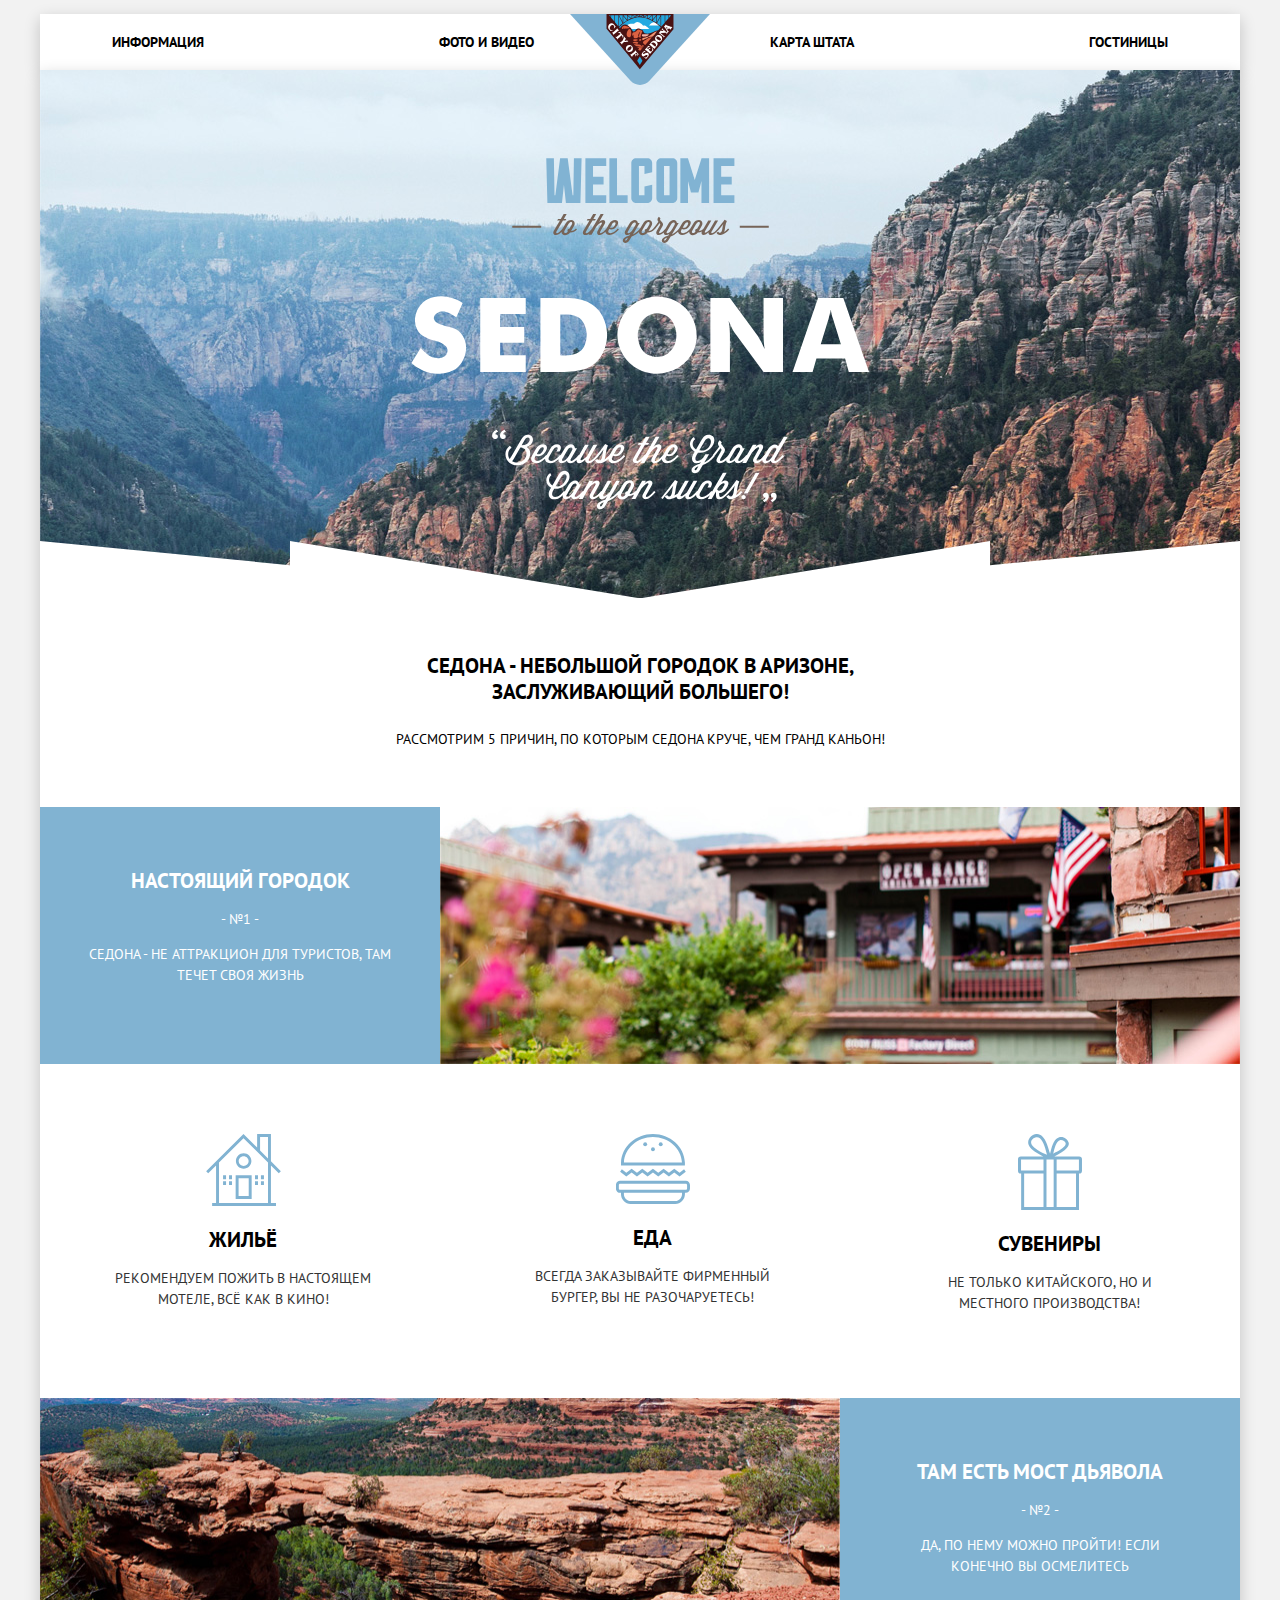
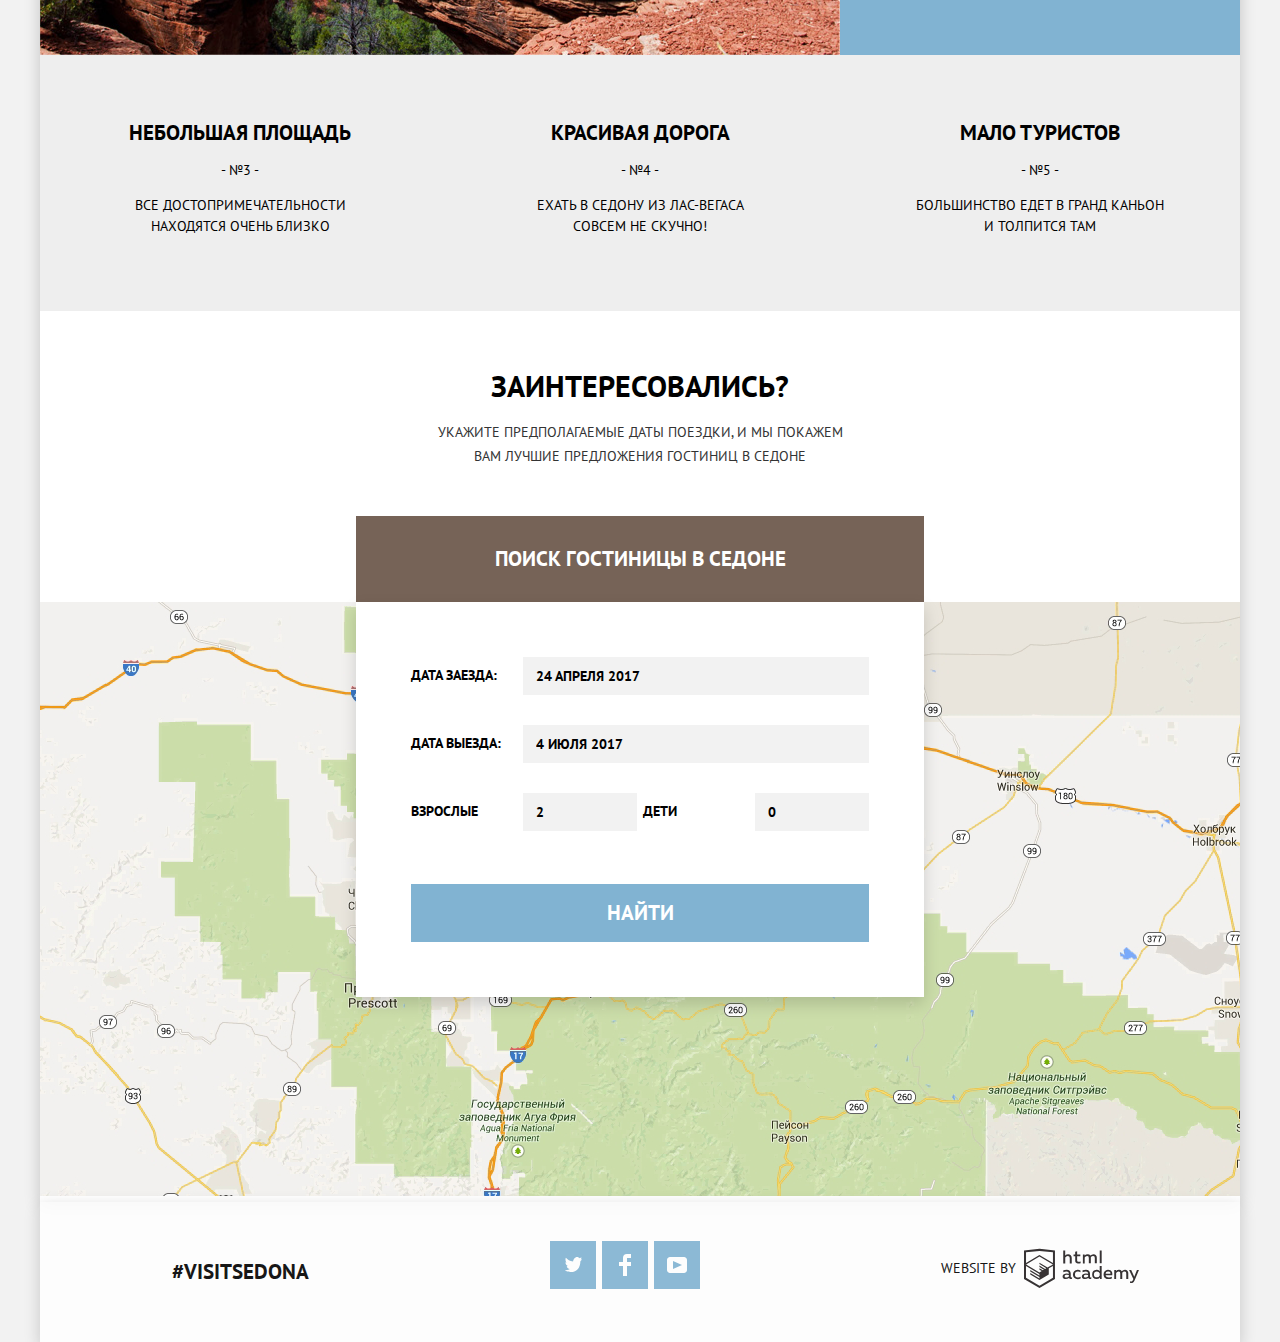
==== commit 20b01dbb: "Сетки" ====
--- a/index.html
+++ b/index.html
@@ -6,10 +6,11 @@
     <link href="https://fonts.googleapis.com/css?family=PT+Sans:400,700&display=swap&subset=cyrillic" rel="stylesheet">
     <link rel="stylesheet" href="css/normalize.css">
     <link rel="stylesheet" href="css/style.css">
+    <link rel="stylesheet" href="css/search-form.css">
   </head>
   <body>
     <header>
-      <nav class="main-navigation" aria-label="Главное меню">
+      <nav class="main-navigation">
         <a>
           <img src="img/logo-sedona.svg" width="140" height="71" alt="Герб Седоны">
         </a>
@@ -31,105 +32,148 @@
       <section class="about-sedona">
         <p class="sedona-promotext">Седона - небольшой городок в Аризоне, заслуживающий большего!</p>
         <p class="advantages-intro">Рассмотрим 5 причин, по которым Седона круче, чем Гранд каньон!</p>
+
         <ul class="advantages">
+
           <li class="advantages-item">
-            <div>
-              <h2>Настоящий городок</h2>
-              <span class="advantages-number">- №1 -</span>
-              <p>Седона - не аттракцион для туристов, там течет своя жизнь</p>
+            <div class="advantages-item-wrapper">
+              <div class="container-text--image">
+                <h2>Настоящий городок</h2>
+                <span class="advantages-number">- №1 -</span>
+                <p>Седона - не аттракцион для туристов, там течет своя жизнь</p>
+              </div>
+              <img src="img/city.jpg" width="800" height="256" alt="Фото городка Седона">
             </div>
-            <img src="img/city.jpg" width="800" height="256" alt="Фото городка Седона">
+
             <ul class="benefits">
               <li class="benefits-item">
+                <img src="img/icon-1.svg">
                 <h2>Жильё</h2>
                 <p>Рекомендуем пожить в настоящем мотеле, всё как в кино!</p>
               </li>
               <li class="benefits-item">
+                <img src="img/icon-3.svg">
                 <h2>Еда</h2>
                 <p>Всегда заказывайте фирменный бургер, вы не разочаруетесь!</p>
               </li>
               <li class="benefits-item">
+                <img src="img/icon-2.svg">
                 <h2>Сувениры</h2>
                 <p>Не только китайского, но и местного производства!</p>
               </li>
             </ul>
           </li>
+
+
           <li class="advantages-item">
-            <div>
-              <h2>Там есть Мост дьявола</h2>
-              <span class="advantages-number">- №2 -</span>
-              <p>Да, по нему можно пройти! Если конечно вы осмелитесь</p>
+            <div class="advantages-item-wrapper advantages-item--reversed">
+              <div class="container-text--image">
+                <h2>Там есть Мост дьявола</h2>
+                <span class="advantages-number">- №2 -</span>
+                <p>Да, по нему можно пройти! Если конечно вы осмелитесь</p>
+              </div>
+              <img src="img/bridge.jpg" width="800" height="256" alt="Фото Моста дьявола">
             </div>
-            <img src="img/bridge.jpg" width="800" height="256" alt="Фото Моста дьявола">
           </li>
           <li class="advantages-item">
-            <h2>Небольшая площадь</h2>
-            <span class="advantages-number">- №3 -</span>
-            <p>Все достопримечательности находятся очень близко</p>
+            <div class="container-text">
+              <h2>Небольшая площадь</h2>
+              <span class="advantages-number">- №3 -</span>
+              <p>Все достопримечательности находятся очень близко</p>
+            </div>
           </li>
           <li class="advantages-item">
-            <h2>Красивая дорога</h2>
-            <span class="advantages-number">- №4 -</span>
-            <p>Ехать в Седону из Лас-Вегаса совсем не скучно!</p>
+            <div class="container-text">
+              <h2>Красивая дорога</h2>
+              <span class="advantages-number">- №4 -</span>
+              <p>Ехать в Седону из Лас-Вегаса совсем не скучно!</p>
+            </div>
           </li>
           <li class="advantages-item">
-            <h2>Мало туристов</h2>
-            <span class="advantages-number">- №5 -</span>
-            <p>Большинство едет в Гранд каньон и толпится там</p>
+            <div class="container-text">
+              <h2>Мало туристов</h2>
+              <span class="advantages-number">- №5 -</span>
+              <p>Большинство едет в Гранд каньон и толпится там</p>
+            </div>
           </li>
         </ul>
       </section>
+
       <section class="search">
         <h2 class="visually-hidden">Поиск гостиницы в Седоне</h2>
         <p class="search-text">
           <span class="search-heading">Заинтересовались?</span>
+          Укажите предполагаемые даты поездки, и мы покажем вам лучшие предложения гостиниц в Седоне
         </p>
-        <p>Укажите предполагаемые даты поездки, и мы покажем вам лучшие предложения гостиниц в Седоне</p>
         <button class="button button-search-form" type="button">Поиск гостиницы в седоне</button>
+
         <form class="searching-form" action="https://echo.htmlacademy.ru" method="post">
-            <p>
-              <label class="input-label" for="arrival-date">Дата заезда</label>
-              <input class="input-field" id="arrival-date" type="text" name="arrival-date" value="" placeholder="24 апреля 2017">
-            </p>
-            <p>
-              <label class="input-label" for="departure-date">Дата выезда</label>
-              <input class="input-field" id="departure-date" type="text" name="departure-date" value="" placeholder="4 июля 2017">
-            </p>
-            <p>
-              <label class="input-label" for="adults">Взрослые</label>
-              <input class="input-field" id="adults" type="number" name="adults" value="" placeholder="2" min="0">
-            </p>
-            <p>
-              <label class="input-label" for="children">Дети</label>
-              <input class="input-field" id="children" type="number" name="children" value="" placeholder="0" min="0">
-            </p>
-            <button class="button button-submit" type="submit">Найти</button>
-          </form>
+          <p class="searching-item">
+            <label class="input-label" for="arrival-date">Дата заезда:</label>
+            <input class="input-field" id="arrival-date" type="text" name="arrival-date" value=""
+                   placeholder="24 апреля 2017">
+          </p>
+          <p class="searching-item">
+            <label class="input-label" for="departure-date">Дата выезда:</label>
+            <input class="input-field" id="departure-date" type="text" name="departure-date" value=""
+                   placeholder="4 июля 2017">
+          </p>
+          <p class="searching-item">
+            <label class="input-label" for="adults">Взрослые</label>
+            <input class="input-field adults-children" id="adults" type="number" name="adults" value="" placeholder="2" min="0">
+          </p>
+          <p class="searching-item">
+            <label class="input-label" for="children">Дети</label>
+            <input class="input-field adults-children" id="children" type="number" name="children" value="" placeholder="0" min="0">
+          </p>
+          <button class="button button-submit" type="submit">Найти</button>
+        </form>
       </section>
-      <section id="map">
+
+      <section class="map" id="map">
         <h2 class="visually-hidden">Карта штата</h2>
-        <img src="img/map.png" width="1200" height="593" alt="Карта штата">
+        <img src="img/map.png" width="1200" height="594" alt="Карта штата">
       </section>
     </main>
-    <footer>
+    <footer class="main-footer">
+      <div class="container">
       <p class="hashtag">#visitsedona</p>
-      <ul class="social-buttons">
-        <li><a class="button-twitter" href="#" aria-label="Седона в Твиттере"></a></li>
-        <li><a class="button-facebook" href="#" aria-label="Седона в Фейсбуке"></a></li>
-        <li><a class="button-youtube" href="#" aria-label="Седона на Ютубе"></a></li>
-      </ul>
-      <p class="copyright">
-        Website by:
+      <div class="footer-social">
+        <ul class="social-buttons">
+        <li><a class="social-button" href="#" aria-label="Седона в Твиттере">
+          <svg width="17px" height="17px" viewBox="0 0 17 17" version="1.1" xmlns="http://www.w3.org/2000/svg" xmlns:xlink="http://www.w3.org/1999/xlink">
+          <g id="Page-1" stroke="none" stroke-width="1" fill="none" fill-rule="evenodd">
+            <g id="twitter" fill="#FFFFFF" fill-rule="nonzero">
+              <path d="M10.95,1.144 C12.635,0.648 13.934,1.414 14.527,2.323 C15.2,2.092 15.858,1.842 16.538,1.615 C16.5248923,2.3013655 16.2116836,2.94751829 15.681,3.383 C16.366,3.553 16.985,2.892 16.985,2.892 C16.816,3.892 15.979,4.68 15.422,4.916 C15.191,11.666 12.247,16.133 5.345,15.998 L4.899,15.998 C4.489,15.998 0.735,15.538 0.001,14.111 C2.272,14.307 3.894,13.689 4.694,12.934 C3.734,12.634 2.015,12.457 1.715,9.984 C2.064,10.09 2.279,10.212 2.905,10.103 C1.705,9.247 0.374,8.53 0.448,6.33 C0.733,6.658 1.515,6.866 1.788,6.802 C1.085,6.561 -0.182,3.442 0.894,1.85 C2.712,3.704 4.629,5.456 8.046,5.623 C8.254,3.33 9.183,1.793 10.95,1.144 Z" id="Path"></path>
+            </g>
+          </g>
+        </svg>
+        </a></li>
+        <li><a class="social-button" href="#" aria-label="Седона в Фейсбуке">
+          <svg xmlns="http://www.w3.org/2000/svg" width="12" height="22" viewBox="0 0 12 22"><path fill="#FFF" d="M12 4V0H8a4 4 0 0 0-4 4v4H0v4h4v10h4V12h4V8H8V4h4z"/>
+        </svg>
+        </a></li>
+        <li><a class="social-button" href="#" aria-label="Седона на Ютубе">
+          <svg width="20px" height="16px" viewBox="0 0 20 16" version="1.1" xmlns="http://www.w3.org/2000/svg" xmlns:xlink="http://www.w3.org/1999/xlink">
+          <g id="Page-1" stroke="none" stroke-width="1" fill="none" fill-rule="evenodd">
+            <g id="youtube" fill="#FFFFFF" fill-rule="nonzero">
+              <path d="M17,0 L3,0 C1.35,0 0,1.35 0,3 L0,13 C0,14.65 1.35,16 3,16 L17,16 C18.65,16 20,14.65 20,13 L20,3 C20,1.35 18.65,0 17,0 Z M6.027,11.998 L6.027,4.002 L15.014,8 L6.027,11.998 L6.027,11.998 Z" id="Shape"></path>
+            </g>
+          </g>
+        </svg></a></li>
+        </ul>
+      </div>
+      <div class="copyright">
+        <span>Website by</span>
         <a href="https://htmlacademy.ru/intensive/htmlcss" aria-label="Сайт HTML Academy">
-<!--          <img src="img/logo-htmlacademy.svg" width="115" height="41" alt="Логотип HTML Academy">-->
           <svg id="Layer_1" data-name="Layer 1" xmlns="http://www.w3.org/2000/svg" viewBox="0 0 108.08 36.85" width="115" height="41">
-            <title>logo-htmlacademy</title>
             <path class="html-logo"
               d="M44.61,26.88a2,2,0,0,0,.55-0.1v1.33a3.25,3.25,0,0,1-1.18.21,1.67,1.67,0,0,1-1.67-1,4.84,4.84,0,0,1-3.14,1.08c-1.51,0-2.91-.83-2.91-2.55,0-2.13,2-2.79,3.71-2.79a11.08,11.08,0,0,1,2.17.25v-0.3c0-1-.76-1.77-2.19-1.77a7.42,7.42,0,0,0-3,.64v-1.7a10.21,10.21,0,0,1,3.19-.55c2.36,0,3.81,1.12,3.81,3.65v3a0.54,0.54,0,0,0,.49.59h0.17Zm-6.44-1.13A1.35,1.35,0,0,0,39.63,27h0.11a3.39,3.39,0,0,0,2.41-1V24.58a9.72,9.72,0,0,0-1.81-.21c-1,0-2.16.33-2.16,1.38h0Zm12.36-6.11a5,5,0,0,1,2.57.64V22a4.08,4.08,0,0,0-2.3-.7,2.75,2.75,0,1,0,0,5.49,5,5,0,0,0,2.43-.64v1.71a6.27,6.27,0,0,1-2.76.57A4.21,4.21,0,0,1,46,24.51q0-.21,0-0.41a4.32,4.32,0,0,1,4.18-4.46h0.38Zm12.17,7.24a2,2,0,0,0,.55-0.1v1.33a3.25,3.25,0,0,1-1.18.21,1.67,1.67,0,0,1-1.67-1,4.84,4.84,0,0,1-3.14,1.08c-1.51,0-2.91-.83-2.91-2.55,0-2.13,2-2.79,3.71-2.79a11.08,11.08,0,0,1,2.17.25v-0.3c0-1-.76-1.77-2.19-1.77a7.42,7.42,0,0,0-3,.64v-1.7a10.21,10.21,0,0,1,3.19-.55c2.36,0,3.81,1.12,3.81,3.65v3a0.54,0.54,0,0,0,.49.59h0.17Zm-6.44-1.13A1.35,1.35,0,0,0,57.73,27h0.11a3.39,3.39,0,0,0,2.41-1V24.58a9.72,9.72,0,0,0-1.81-.21c-1.06,0-2.16.33-2.16,1.38h0ZM73,16V28.2H71.35V26.88a3.88,3.88,0,0,1-3.19,1.54,4.4,4.4,0,0,1,0-8.78,3.81,3.81,0,0,1,3,1.3V16H73Zm-4.53,5.22a2.76,2.76,0,1,0,0,5.52A2.86,2.86,0,0,0,71.15,25V23A2.91,2.91,0,0,0,68.49,21.27ZM79,19.64c3.31,0,4.46,2.68,3.92,5.09H76.7c0.21,1.5,1.67,2.11,3.19,2.11a6.11,6.11,0,0,0,2.64-.59v1.6a7.14,7.14,0,0,1-3,.57C77,28.42,74.78,27,74.78,24a4.18,4.18,0,0,1,4-4.39H79Zm0.09,1.54a2.28,2.28,0,0,0-2.44,2.1v0.06H81.3A2,2,0,0,0,79.13,21.18Zm5.73,7V19.87h1.65v1a3.81,3.81,0,0,1,2.78-1.27A2.86,2.86,0,0,1,91.89,21a4.12,4.12,0,0,1,2.91-1.33A3.06,3.06,0,0,1,98,23V28.2h-1.9V23.05a1.59,1.59,0,0,0-1.42-1.75H94.42a2.8,2.8,0,0,0-2.07,1.12V28.2h-1.9V23.05A1.59,1.59,0,0,0,89,21.31H88.8a3,3,0,0,0-2.21,1.29v5.63H84.86Zm21.31-8.33h1.9l-3.91,9.46c-0.9,2.17-2.09,2.86-3.35,2.86a4.76,4.76,0,0,1-1.1-.14V30.46a2.86,2.86,0,0,0,.85.12c0.9,0,1.58-.64,2.07-1.9l0.17-.42-4-8.4h2l2.86,6.29ZM38.73,1.46V6.22a3.81,3.81,0,0,1,2.7-1.14,3.25,3.25,0,0,1,3.44,3.4v5.15H43V8.72a1.81,1.81,0,0,0-1.61-2h-0.3a2.93,2.93,0,0,0-2.32,1.39v5.52h-1.9V1.46h1.9ZM49.94,2.31v3h3V6.91h-3v3.81c0,1.1.5,1.46,1.58,1.46a4.49,4.49,0,0,0,1.69-.33v1.6A6.8,6.8,0,0,1,51,13.8a2.55,2.55,0,0,1-2.86-2.74V6.89H46.58V5.26h1.5V2.74Zm5.4,11.31V5.28H57v1A3.81,3.81,0,0,1,59.77,5a2.86,2.86,0,0,1,2.6,1.33A4.12,4.12,0,0,1,65.28,5,3.06,3.06,0,0,1,68.44,8.4v5.21h-1.9V8.46a1.59,1.59,0,0,0-1.42-1.75H64.89a2.8,2.8,0,0,0-2.07,1.12v5.78h-1.9V8.46A1.59,1.59,0,0,0,59.5,6.71H59.27A3,3,0,0,0,57.06,8v5.63H55.34ZM71.17,1.45H73V13.6H71.17V1.45ZM14.71,0H14.55L0,1.54V28.21l14.55,8.66,14.55-8.66V1.54Zm12.5,27.1L14.55,34.64,1.9,27.12V16.18l12.59,7.5V25L5.86,19.9v1.31l8.68,5.21v1.39L5.87,22.65V24l8.68,5.21,8.75-5.24V18.31L27.2,16V27.12Zm0-12.53-3.48,2-1.6,1L14.51,13v1.31L21,18.23H21l-0.14.09-1,.54-5.37-3.2V17l4.24,2.52-1,.67-3.2-1.9v1.31l2.1,1.24L14.5,22.1,2,14.65,14.51,7.11Zm0-1.32L14.49,5.76,1.91,13.25v-10L14.56,1.92,27.21,3.25v10h0Z"
-              transform="translate(0 -0.02)" fill="#231f20">
+                  transform="translate(0 -0.02)" fill="#231f20"></path>
           </svg>
         </a>
-      </p>
+      </div>
+      </div>
     </footer>
   </body>
 </html>
--- a/css/style.css
+++ b/css/style.css
@@ -3,9 +3,8 @@
 }
 
 body {
-  margin: 0;
-  padding: 0;
-  width: 1200px;
+  position: relative;
+  padding: 0;
   margin: auto;
 
   font-family: "PT Sans", Arial, sans-serif;
@@ -13,9 +12,21 @@
   line-height: 21px;
   color: #000000;
   text-transform: uppercase;
+  background-color: #f2f2f2;
+
+}
+
+header, main, footer {
+  width: 1200px;
+  margin: 0 auto;
+  background-color: white;
   text-align: center;
-
-  background-color: white;
+  box-shadow: 0px 5px 15px 0 rgba(0, 1, 1, 0.2);
+}
+
+img {
+  max-width: 100%;
+  height: auto;
 }
 
 .visually-hidden {
@@ -50,6 +61,21 @@
 .main-navigation a:active {
   color: rgba(0, 0, 0, 0.3);
 }
+.main-navigation ul {
+  display: flex;
+  justify-content: space-between;
+  padding-right: 72px;
+  padding-left: 72px;
+  padding-top: 15px;
+  padding-bottom: 15px;
+  margin-bottom: 0;
+}
+
+.main-navigation img {
+  position: absolute;
+  margin-left: -70px;
+
+}
 
 .current-page {
   color: #766357;
@@ -58,6 +84,7 @@
 /* Стили для main */
 
 .welcome {
+  display: flex;
   height: 528px;
   background-color: #9EDAFE;
   background-image:
@@ -65,24 +92,39 @@
     url("../img/sedona-background.jpg");
 
   background-position:
-    bottom center,
-    top center;
+    50% 100.5%,
+    50% 25%;
   background-repeat: no-repeat, no-repeat;
   }
 
+.welcome img {
+  margin: auto;
+}
+
 .sedona-promotext {
   font-size: 21px;
   line-height: 26px;
   font-weight: bold;
+  margin-top: 55px;
+  width: 440px;
+  margin-left: 380px;
+
 }
 
 .advantages-intro {
   font-size: 14px;
   line-height: 26px;
+  margin-bottom: 55px;
 }
 
 .advantages {
-  list-style: none;
+  display: flex;
+  flex-wrap: wrap;
+  list-style: none;
+  padding: 0;
+  margin: 0;
+  /*min-width: 400px;*/
+  /*margin: auto;*/
 }
 
 .advantages h2 {
@@ -96,104 +138,90 @@
   background-color: #81B3D2;
 }
 
+.advantages-item-wrapper {
+  display: flex;
+  width: 1200px;
+}
+
+.advantages-item--reversed {
+  flex-direction: row-reverse;
+}
+
+.container-text--image {
+  display: flex;
+  flex-direction: column;
+  padding: 46px 49px 64px 49px;
+}
+
 .benefits {
+  display: flex;
   list-style: none;
   background-color: #ffffff;
+  padding: 0;
 }
 
 .benefits-item {
   color: #333333;
+  padding: 70px;
 }
 
 .benefits h2 {
   color: #000000;
 }
+
+.advantages-item:nth-child(3),
+.advantages-item:nth-child(4),
+.advantages-item:nth-child(5) {
+  background-color: #eeeeee;
+  width: 260px;
+  height: 143px;
+  padding-top: 50px;
+  padding-bottom: 63px;
+  padding-left: 70px;
+  padding-right: 70px;
+}
+
+/*.container-text {*/
+/*  display: flex;*/
+/*  flex-direction: column;*/
+/*}*/
+
+
 /* Стили для формы поиска */
 
-.search-text {
-  font-size: 14px;
-  line-height: 24px;
-  color: #333333;
-}
-
-.search-heading {
-  font-size: 30px;
-  line-height: 36px;
-  font-weight: bold;
-  color: #000000;
-}
-
-.button {
-  font-size: 21px;
-  font-weight: bold;
-  line-height: 26px;
-  color: #ffffff;
-  text-transform: uppercase;
-}
-
-.button-search-form {
-  background-color: #766357;
-  width: 568px;
-  height: 86px;
-}
-
-.button-search-form:hover {
-  background-color: #604E43;
-}
-
-.button-search-form:active {
-  background-color: #503E33;
-}
-
-.input-label {
-  font-weight: bold;
-  color: #000000;
-}
-
-.input-field {
-  font-weight: 700;
-  color: #000000;
-  text-transform: uppercase;
-
-  background-color: #F2F2F2;
-
-}
-.input-field:hover {
-  background-color: #ebebeb;
-}
-
-.input-field:focus {
-  background-color: #ffffff;
-}
-
-.input-field::placeholder {
-  font-weight: bold;
-  color: #000000;
-  text-transform: uppercase;
-}
-
-.button-submit {
-  background-color: #81B3D2;
-  width: 458px;
-  height: 58px;
-}
-
-.button-submit:hover {
-  background-color: #669EC0;
-}
-
-.button-submit:active {
-  background-color: #5496BD;
-}
+/* Стили для карты */
+
+.map {
+  /*position: relative;*/
+  /*top: -395px;*/
+}
+
 /* Стили для хештега и товарного знака */
+.main-footer {
+  /*position: absolute;*/
+  /*bottom: 0;*/
+  opacity: 0.9;
+  left: calc(50% - 600px)
+}
+
 
 .hashtag {
   font-size: 21px;
   line-height: 26px;
   font-weight: bold;
-}
+  margin-left: 132px;
+}
+
 .copyright {
-  line-height: 26px;
+  /*line-height: 26px;*/
+  display: flex;
+  align-items: center;
+  margin-right: 101px;
+}
+
+.copyright span{
+  margin-right: 8px;
+  margin-bottom: 7px;
 }
 
 .html-logo:hover {
@@ -207,120 +235,43 @@
 
 .social-buttons li {
   list-style: none;
+  margin: 3px;
+}
+
+.social-button {
+  display: flex;
+  align-items: center;
+  justify-content: center;
   background-color: #81b3d2;
   width: 46px;
   height: 48px;
-  margin: 5px;
-}
-
-.social-buttons li:hover {
+}
+
+.social-button:hover {
   background-color: #669ec0;
 }
 
-.social-buttons li:active {
+.social-button:active {
   background-color: #5496bd;
 }
 
-.button-twitter {
-  background: url("../img/twitter.svg") no-repeat 50% 50%;
-  width: 100%;
-  height: 100%;
-  display: block;
-}
-
-.button-twitter:active {
+.social-button:active path {
   opacity: 0.3;
 }
 
-.button-facebook {
-  background: url("../img/fb-icon.svg") no-repeat 50% 50%;
-  width: 100%;
-  height: 100%;
-  display: block;
-}
-
-.button-facebook:active {
-  opacity: 0.3;
-}
-
-.button-youtube {
-  background: url("../img/youtube.svg") no-repeat 50% 50%;
-  width: 100%;
-  height: 100%;
-  display: block;
-}
-
-.button-youtube:active {
-  opacity: 0.3;
+.main-footer .container {
+  display: flex;
+  justify-content: space-between;
+  padding: 36px 0;
+}
+
+.footer-social ul {
+  display: flex;
+  flex-wrap: nowrap;
+  justify-content: space-between;
+  width: 156px;
+  margin: 0 auto;
+  padding: 0;
 }
 
 /* Стили для отелей */
-.hotels {
-  text-align: left;
-  list-style: none;
-}
-
-.hotel-name {
-  font-size: 21px;
-  line-height: 26px;
-  font-weight: bold;
-  color: #000000;
-}
-
-.hotel-name:hover {
-  color: #81b3d2;
-}
-
-.hotel-name:active {
-  color: rgba(0, 0, 0, 0.3);
-}
-
-.hotel-details {
-  width: 110px;
-  height: 27px;
-  text-align: center;
-  color: #ffffff;
-  font-weight: bold;
-  background-color: #81b3d2;
-  display: block;
-  }
-
-.hotel-details:hover {
-  background-color: #669ec0;
-}
-
-.hotel-details:active {
-  background-color: #5496bd;
-  color: rgba(255, 255, 255, 0.3);
-}
-
-.button-booking {
-  width: 142px;
-  height: 27px;
-  border: 2px solid #766357;
-  font-size: 14px;
-  line-height: 21px;
-  font-weight: bold;
-  background-color: #766357;
-  text-transform: uppercase;
-  color: #ffffff;
-}
-
-.button-booking:hover {
-  background-color: #604e43;
-  border: 2px solid #604e43;
-}
-
-.button-booking:active {
-  background-color: #503e33;
-  color: rgba(255, 255, 255, 0.3);
-  border: 2px solid #503e33;
-}
-
-.rating {
-  color: #666666;
-  background-color: #f2f2f2;
-  width: 110px;
-  height: 27px;
-  text-align: center;
-}
--- a/css/search-form.css
+++ b/css/search-form.css
@@ -0,0 +1,146 @@
+.search {
+  position: relative;
+}
+
+.searching-form {
+  position: absolute;
+  display: flex;
+  flex-wrap: wrap;
+  z-index: 1;
+  top: 291px;
+  left: 316px;
+  width: 458px;
+  padding: 55px;
+  text-align: left;
+  box-shadow: 0 7px 15px 0 rgba(0, 1, 1, 0.15);
+
+  background-color: white;
+}
+
+.searching-item {
+  display: flex;
+  justify-content: space-between;
+  align-items: center;
+  margin-bottom: 30px;
+  margin-top: 0;
+}
+
+/*.searching-item label {*/
+/*  margin-right: 20px;*/
+/*}*/
+
+.searching-item:nth-child(1),
+.searching-item:nth-child(2) {
+  width: 458px;
+}
+
+.searching-item:nth-child(3) {
+  width: 226px;
+}
+.searching-item:nth-child(4) {
+  margin-left: auto;
+  width: 226px;
+}
+
+.search-text {
+  font-size: 14px;
+  line-height: 24px;
+  color: #333333;
+  width: 434px;
+  height: 96px;
+  padding-top: 57px;
+  padding-bottom: 52px;
+  padding-left: 383px;
+  padding-right: 383px;
+  margin: 0;
+}
+
+.search-heading {
+  display: block;
+  font-size: 30px;
+  line-height: 36px;
+  font-weight: bold;
+  color: #000000;
+  padding-bottom: 16px;
+}
+
+.button {
+  font-size: 21px;
+  font-weight: bold;
+  line-height: 26px;
+  color: #ffffff;
+  text-transform: uppercase;
+  padding-top: 0;
+  padding-bottom: 0;
+  border: 0;
+}
+
+.button-search-form {
+  background-color: #766357;
+  width: 568px;
+  height: 86px;
+}
+
+.button-search-form:hover {
+  background-color: #604E43;
+}
+
+.button-search-form:active {
+  background-color: #503E33;
+}
+
+.input-label {
+  /*display: block;*/
+  font-weight: bold;
+  color: #000000;
+
+}
+
+.input-field {
+  box-sizing: border-box;
+  font-weight: 700;
+  color: #000000;
+  text-transform: uppercase;
+  border: 0;
+  margin: 0;
+  padding-top: 11px;
+  padding-bottom: 11px;
+  padding-left: 13px;
+  width: 346px;
+  margin-left: auto;
+
+  background-color: #F2F2F2;
+}
+
+.input-field.adults-children {
+  width: 114px;
+}
+
+.input-field:hover {
+  background-color: #ebebeb;
+}
+
+.input-field:focus {
+  background-color: #ffffff;
+}
+
+.input-field::placeholder {
+  font-weight: bold;
+  color: #000000;
+  text-transform: uppercase;
+}
+
+.button-submit {
+  background-color: #81B3D2;
+  width: 458px;
+  height: 58px;
+  margin-top: 23px;
+}
+
+.button-submit:hover {
+  background-color: #669EC0;
+}
+
+.button-submit:active {
+  background-color: #5496BD;
+}
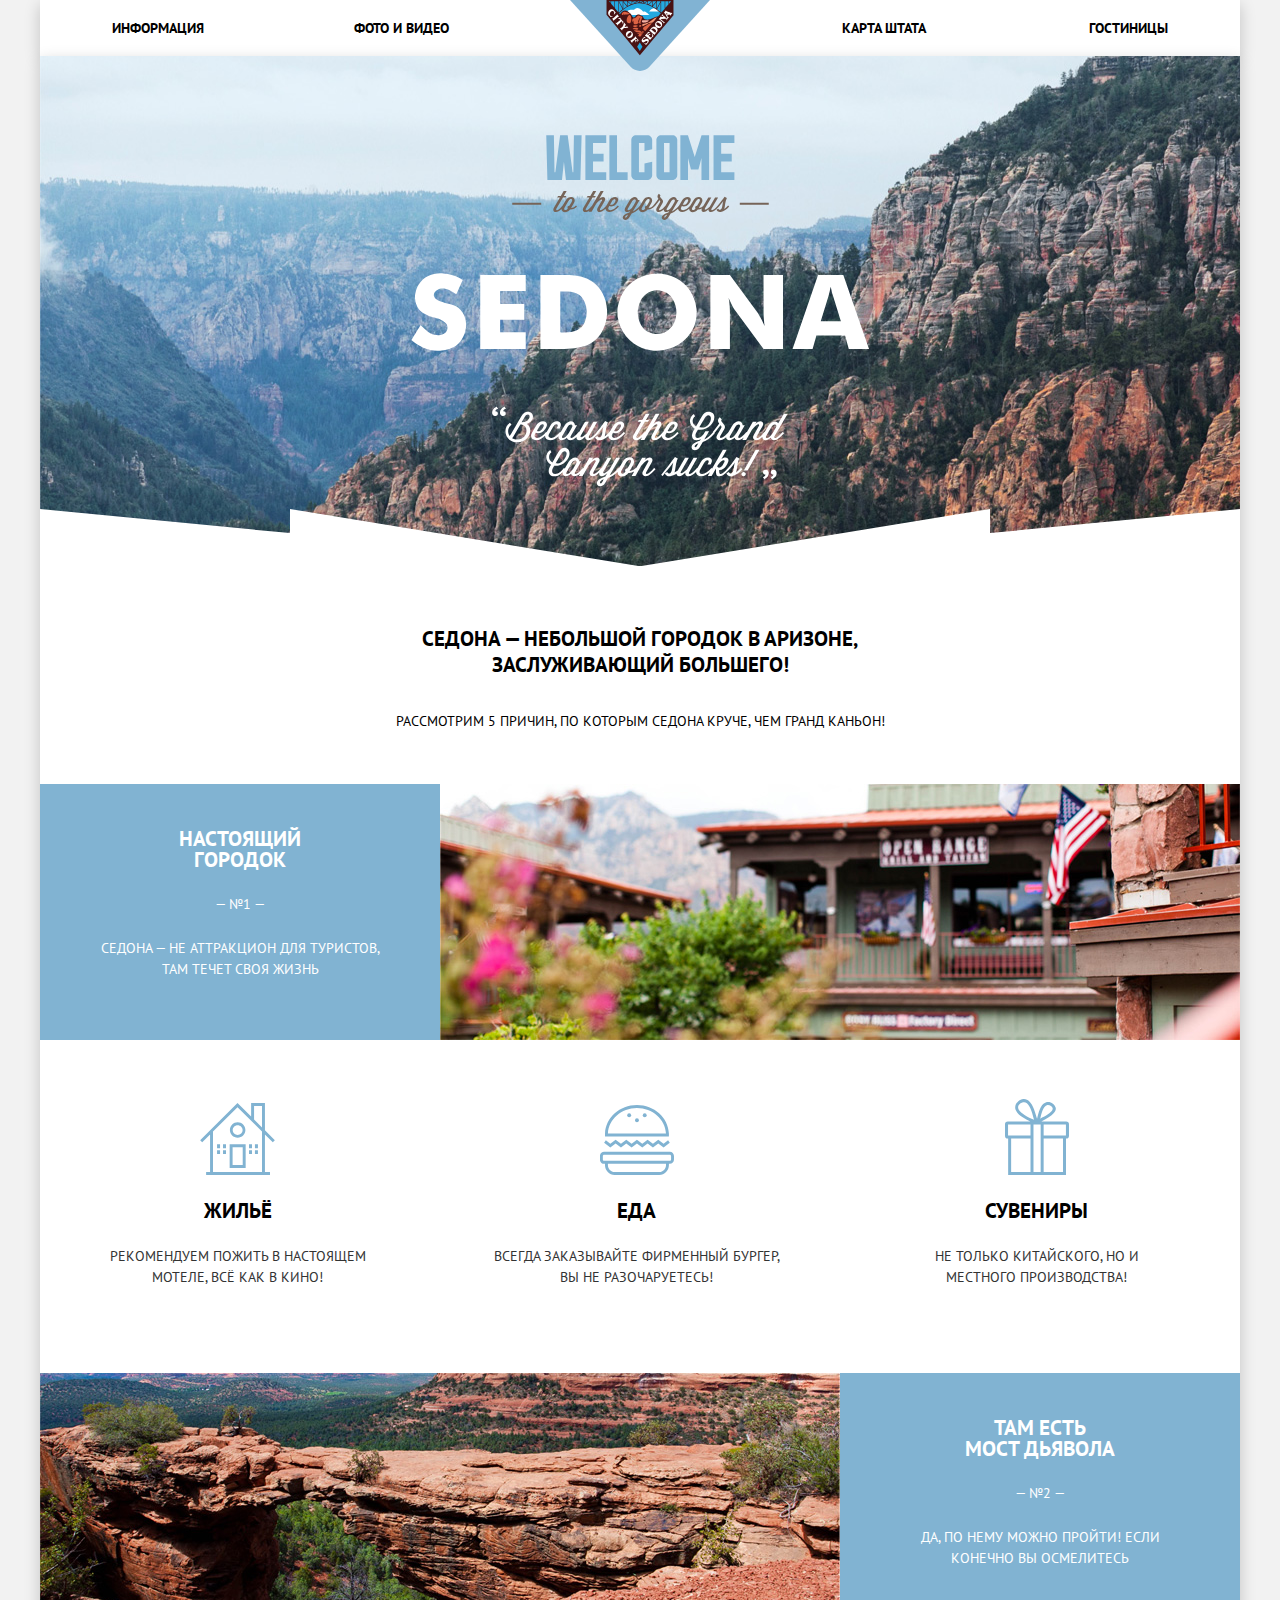
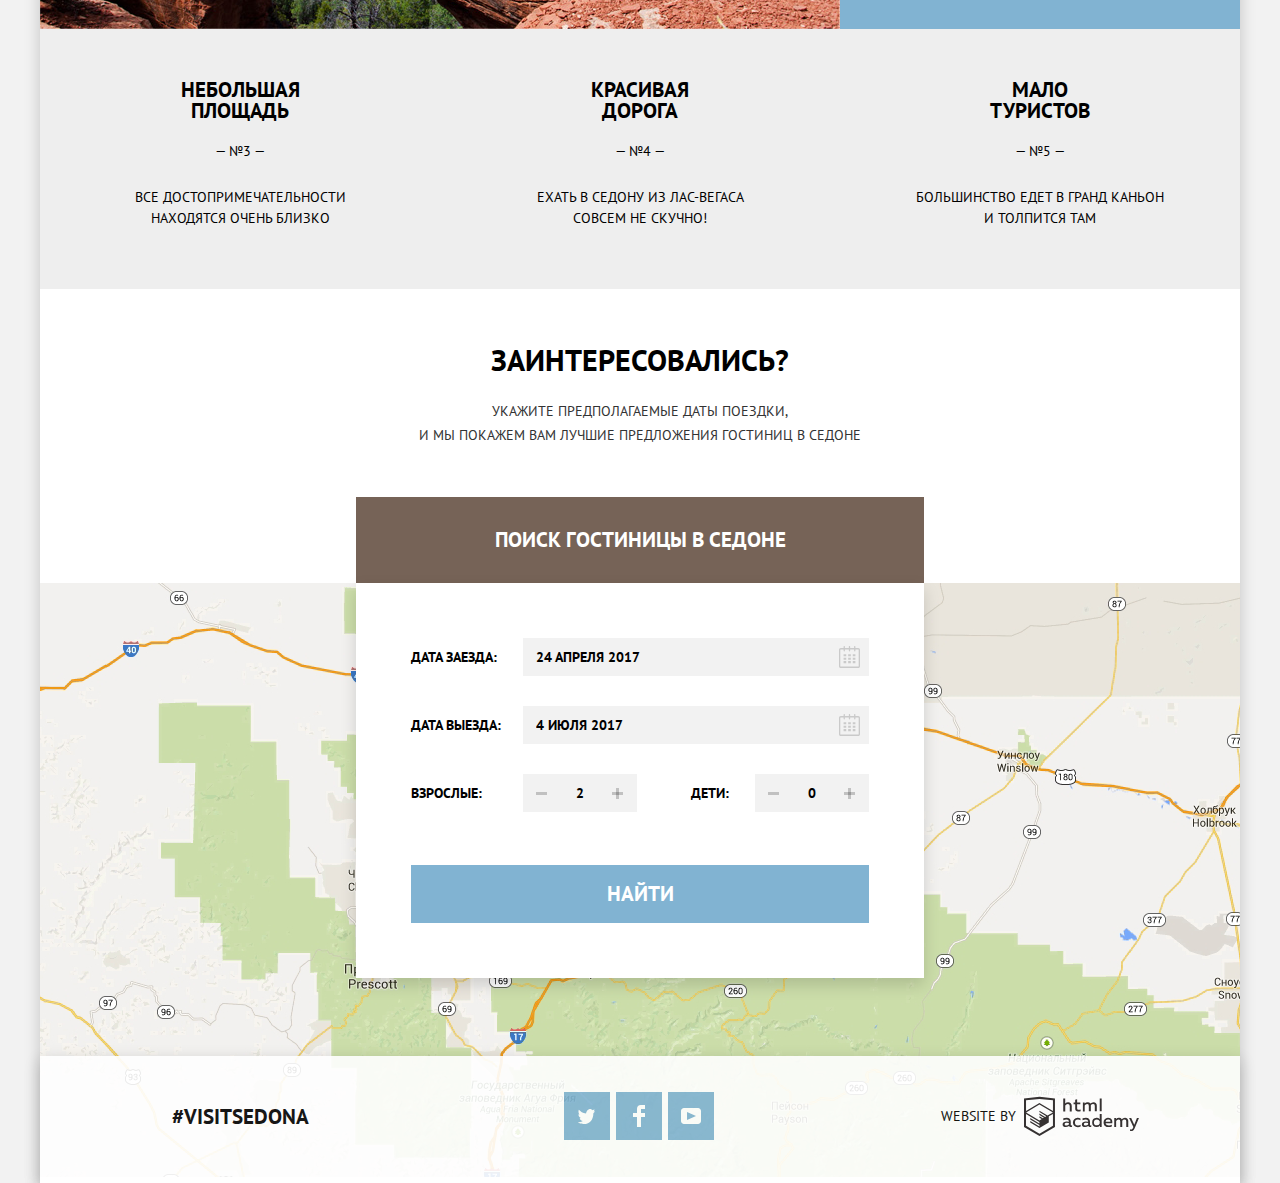
==== commit 65964900: "До проверки на IE" ====
--- a/index.html
+++ b/index.html
@@ -9,9 +9,9 @@
     <link rel="stylesheet" href="css/search-form.css">
   </head>
   <body>
-    <header>
+    <header class="header">
       <nav class="main-navigation">
-        <a>
+        <a class="logo">
           <img src="img/logo-sedona.svg" width="140" height="71" alt="Герб Седоны">
         </a>
         <ul>
@@ -22,7 +22,7 @@
         </ul>
       </nav>
     </header>
-    <main>
+    <main class="main">
 
       <section class="welcome">
         <h1 class="visually-hidden">Welcome to the gorgeous Sedona</h1>
@@ -30,7 +30,7 @@
       </section>
 
       <section class="about-sedona">
-        <p class="sedona-promotext">Седона - небольшой городок в Аризоне, заслуживающий большего!</p>
+        <p class="sedona-promotext">Седона — небольшой городок в Аризоне, заслуживающий большего!</p>
         <p class="advantages-intro">Рассмотрим 5 причин, по которым Седона круче, чем Гранд каньон!</p>
 
         <ul class="advantages">
@@ -39,25 +39,22 @@
             <div class="advantages-item-wrapper">
               <div class="container-text--image">
                 <h2>Настоящий городок</h2>
-                <span class="advantages-number">- №1 -</span>
-                <p>Седона - не аттракцион для туристов, там течет своя жизнь</p>
+                <span class="advantages-number">— №1 —</span>
+                <p>Седона — не аттракцион для туристов, там течет своя жизнь</p>
               </div>
               <img src="img/city.jpg" width="800" height="256" alt="Фото городка Седона">
             </div>
 
             <ul class="benefits">
-              <li class="benefits-item">
-                <img src="img/icon-1.svg">
+              <li class="benefits-item apartments">
                 <h2>Жильё</h2>
                 <p>Рекомендуем пожить в настоящем мотеле, всё как в кино!</p>
               </li>
-              <li class="benefits-item">
-                <img src="img/icon-3.svg">
+              <li class="benefits-item food">
                 <h2>Еда</h2>
                 <p>Всегда заказывайте фирменный бургер, вы не разочаруетесь!</p>
               </li>
-              <li class="benefits-item">
-                <img src="img/icon-2.svg">
+              <li class="benefits-item souvenirs">
                 <h2>Сувениры</h2>
                 <p>Не только китайского, но и местного производства!</p>
               </li>
@@ -68,31 +65,31 @@
           <li class="advantages-item">
             <div class="advantages-item-wrapper advantages-item--reversed">
               <div class="container-text--image">
-                <h2>Там есть Мост дьявола</h2>
-                <span class="advantages-number">- №2 -</span>
+                <h2>Там есть <br> Мост дьявола</h2>
+                <span class="advantages-number">— №2 —</span>
                 <p>Да, по нему можно пройти! Если конечно вы осмелитесь</p>
               </div>
               <img src="img/bridge.jpg" width="800" height="256" alt="Фото Моста дьявола">
             </div>
           </li>
           <li class="advantages-item">
-            <div class="container-text">
+            <div>
               <h2>Небольшая площадь</h2>
-              <span class="advantages-number">- №3 -</span>
+              <span class="advantages-number №3-5">— №3 —</span>
               <p>Все достопримечательности находятся очень близко</p>
             </div>
           </li>
           <li class="advantages-item">
-            <div class="container-text">
+            <div>
               <h2>Красивая дорога</h2>
-              <span class="advantages-number">- №4 -</span>
+              <span class="advantages-number №3-5">— №4 —</span>
               <p>Ехать в Седону из Лас-Вегаса совсем не скучно!</p>
             </div>
           </li>
           <li class="advantages-item">
-            <div class="container-text">
+            <div>
               <h2>Мало туристов</h2>
-              <span class="advantages-number">- №5 -</span>
+              <span class="advantages-number №3-5">— №5 —</span>
               <p>Большинство едет в Гранд каньон и толпится там</p>
             </div>
           </li>
@@ -103,7 +100,7 @@
         <h2 class="visually-hidden">Поиск гостиницы в Седоне</h2>
         <p class="search-text">
           <span class="search-heading">Заинтересовались?</span>
-          Укажите предполагаемые даты поездки, и мы покажем вам лучшие предложения гостиниц в Седоне
+          Укажите предполагаемые даты поездки, <br>и мы покажем вам лучшие предложения гостиниц в Седоне
         </p>
         <button class="button button-search-form" type="button">Поиск гостиницы в седоне</button>
 
@@ -112,19 +109,31 @@
             <label class="input-label" for="arrival-date">Дата заезда:</label>
             <input class="input-field" id="arrival-date" type="text" name="arrival-date" value=""
                    placeholder="24 апреля 2017">
+            <button class="btn-calendar" type="button">
+              <svg xmlns="http://www.w3.org/2000/svg" width="21" height="22" viewBox="0 0 21 22" fill="#cacaca"><path d="M19.251 2.025h-2.845V.648c0-.381-.294-.689-.656-.689-.363 0-.656.308-.656.689v1.377h-3.938V.648c0-.381-.294-.689-.655-.689-.363 0-.657.308-.657.689v1.377H5.906V.648c0-.381-.294-.689-.656-.689-.363 0-.657.308-.657.689v1.377H1.75C.784 2.025 0 2.847 0 3.862v16.302C0 21.179.784 22 1.75 22h17.501c.966 0 1.749-.821 1.749-1.836V3.862c0-1.015-.783-1.837-1.749-1.837zm.437 18.139a.448.448 0 0 1-.437.459H1.75a.45.45 0 0 1-.438-.459V3.862a.45.45 0 0 1 .438-.459h2.844v1.378c0 .381.294.689.657.689.362 0 .656-.308.656-.689V3.403h3.938v1.378c0 .381.294.689.657.689.361 0 .655-.308.655-.689V3.403h3.938v1.378c0 .381.293.689.656.689.362 0 .656-.308.656-.689V3.403h2.845c.241 0 .437.206.437.459v16.302z"/><path d="M4.594 8.225h2.625v2.066H4.594zM4.594 11.668h2.625v2.067H4.594zM4.594 15.112h2.625v2.066H4.594zM9.188 15.112h2.625v2.066H9.188zM9.188 11.668h2.625v2.067H9.188zM9.188 8.225h2.625v2.066H9.188zM13.781 15.112h2.625v2.066h-2.625zM13.781 11.668h2.625v2.067h-2.625zM13.781 8.225h2.625v2.066h-2.625z"/>
+              </svg>
+            </button>
           </p>
           <p class="searching-item">
             <label class="input-label" for="departure-date">Дата выезда:</label>
             <input class="input-field" id="departure-date" type="text" name="departure-date" value=""
                    placeholder="4 июля 2017">
+            <button class="btn-calendar" type="button">
+              <svg class="calendar" xmlns="http://www.w3.org/2000/svg" width="21" height="22" viewBox="0 0 21 22" fill="#cacaca"><path d="M19.251 2.025h-2.845V.648c0-.381-.294-.689-.656-.689-.363 0-.656.308-.656.689v1.377h-3.938V.648c0-.381-.294-.689-.655-.689-.363 0-.657.308-.657.689v1.377H5.906V.648c0-.381-.294-.689-.656-.689-.363 0-.657.308-.657.689v1.377H1.75C.784 2.025 0 2.847 0 3.862v16.302C0 21.179.784 22 1.75 22h17.501c.966 0 1.749-.821 1.749-1.836V3.862c0-1.015-.783-1.837-1.749-1.837zm.437 18.139a.448.448 0 0 1-.437.459H1.75a.45.45 0 0 1-.438-.459V3.862a.45.45 0 0 1 .438-.459h2.844v1.378c0 .381.294.689.657.689.362 0 .656-.308.656-.689V3.403h3.938v1.378c0 .381.294.689.657.689.361 0 .655-.308.655-.689V3.403h3.938v1.378c0 .381.293.689.656.689.362 0 .656-.308.656-.689V3.403h2.845c.241 0 .437.206.437.459v16.302z"/><path d="M4.594 8.225h2.625v2.066H4.594zM4.594 11.668h2.625v2.067H4.594zM4.594 15.112h2.625v2.066H4.594zM9.188 15.112h2.625v2.066H9.188zM9.188 11.668h2.625v2.067H9.188zM9.188 8.225h2.625v2.066H9.188zM13.781 15.112h2.625v2.066h-2.625zM13.781 11.668h2.625v2.067h-2.625zM13.781 8.225h2.625v2.066h-2.625z"/>
+              </svg>
+            </button>
           </p>
           <p class="searching-item">
-            <label class="input-label" for="adults">Взрослые</label>
-            <input class="input-field adults-children" id="adults" type="number" name="adults" value="" placeholder="2" min="0">
+            <label class="input-label" for="adults">Взрослые:</label>
+            <button class="btn-base btn-minus" type="button"></button>
+            <input class="input-field adults-children" id="adults" type="text" name="adults" value="" placeholder="2" min="0">
+            <button class="btn-base btn-plus" type="button"></button>
           </p>
           <p class="searching-item">
-            <label class="input-label" for="children">Дети</label>
-            <input class="input-field adults-children" id="children" type="number" name="children" value="" placeholder="0" min="0">
+            <label class="input-label" for="children">Дети:</label>
+            <button class="btn-base btn-minus" type="button"></button>
+            <input class="input-field adults-children" id="children" type="text" name="children" value="" placeholder="0" min="0">
+            <button class="btn-base btn-plus" type="button"></button>
           </p>
           <button class="button button-submit" type="submit">Найти</button>
         </form>
--- a/css/style.css
+++ b/css/style.css
@@ -13,10 +13,9 @@
   color: #000000;
   text-transform: uppercase;
   background-color: #f2f2f2;
-
-}
-
-header, main, footer {
+}
+
+.header, .main, .footer, .main-footer {
   width: 1200px;
   margin: 0 auto;
   background-color: white;
@@ -52,6 +51,21 @@
   line-height: 26px;
   list-style: none;
   font-weight: bold;
+  width: 25%;
+}
+
+.main-navigation li:nth-child(1),
+.main-navigation li:nth-child(2) {
+  text-align: left;
+}
+
+.main-navigation li:nth-child(3),
+.main-navigation li:nth-child(4) {
+  text-align: right;
+}
+
+.main-navigation li:nth-child(2) {
+  padding-right: 89px;
 }
 
 .main-navigation a:hover {
@@ -68,13 +82,18 @@
   padding-left: 72px;
   padding-top: 15px;
   padding-bottom: 15px;
-  margin-bottom: 0;
-}
-
-.main-navigation img {
+  margin: 0;
+}
+
+.main-navigation {
+  position: relative;
+}
+
+.logo {
   position: absolute;
+  top: 0;
+  left: 50%;
   margin-left: -70px;
-
 }
 
 .current-page {
@@ -85,7 +104,7 @@
 
 .welcome {
   display: flex;
-  height: 528px;
+  height: 510px;
   background-color: #9EDAFE;
   background-image:
     url("../img/intro-mask.svg"),
@@ -93,28 +112,34 @@
 
   background-position:
     50% 100.5%,
-    50% 25%;
+    50% 28%;
   background-repeat: no-repeat, no-repeat;
+  margin-bottom: 60px;
   }
 
 .welcome img {
   margin: auto;
+}
+
+.about-sedona {
+  margin-bottom: 53px;
 }
 
 .sedona-promotext {
   font-size: 21px;
   line-height: 26px;
   font-weight: bold;
-  margin-top: 55px;
   width: 440px;
-  margin-left: 380px;
+  margin: 0 auto;
+  margin-bottom: 30px;
 
 }
 
 .advantages-intro {
   font-size: 14px;
   line-height: 26px;
-  margin-bottom: 55px;
+  margin-bottom: 50px;
+  margin-top: 0;
 }
 
 .advantages {
@@ -123,13 +148,29 @@
   list-style: none;
   padding: 0;
   margin: 0;
-  /*min-width: 400px;*/
-  /*margin: auto;*/
 }
 
 .advantages h2 {
   font-size: 21px;
   line-height: 21px;
+  margin: 0 auto;
+  width: 155px;
+  text-align: center;
+  /*padding-bottom: 20px;*/
+}
+
+.advantages p {
+  margin-bottom: 0;
+}
+
+.advantages-number {
+  display: block;
+  margin-top: 15px;
+}
+
+.advantages-number.№3-5 {
+  margin-top: 20px;
+  margin-bottom: 25px;
 }
 
 .advantages-item:nth-child(1),
@@ -140,7 +181,6 @@
 
 .advantages-item-wrapper {
   display: flex;
-  width: 1200px;
 }
 
 .advantages-item--reversed {
@@ -150,7 +190,8 @@
 .container-text--image {
   display: flex;
   flex-direction: column;
-  padding: 46px 49px 64px 49px;
+  justify-content: space-around;
+  padding: 40px 49px 56px 49px;
 }
 
 .benefits {
@@ -162,11 +203,41 @@
 
 .benefits-item {
   color: #333333;
-  padding: 70px;
+  padding-top: 160px;
+  padding-bottom: 85px;
+  padding-left: 50px;
+  padding-right: 50px;
 }
 
 .benefits h2 {
   color: #000000;
+  margin-top: 0;
+  margin-bottom: 25px;
+}
+
+.benefits p {
+  margin-top: 0;
+}
+
+.benefits-item.apartments {
+  background-image: url("../img/icon-1.svg");
+  background-position: center bottom 198px;
+  background-repeat: no-repeat;
+
+}
+
+.benefits-item.food {
+  background-image: url("../img/icon-3.svg");
+  background-position: center bottom 198px;
+  background-repeat: no-repeat;
+  margin-right: 15px;
+}
+
+.benefits-item.souvenirs {
+  background-image: url("../img/icon-2.svg");
+  background-position: center bottom 198px;
+  background-repeat: no-repeat;
+  margin-right: 20px;
 }
 
 .advantages-item:nth-child(3),
@@ -174,18 +245,12 @@
 .advantages-item:nth-child(5) {
   background-color: #eeeeee;
   width: 260px;
-  height: 143px;
+  min-height: 143px;
   padding-top: 50px;
-  padding-bottom: 63px;
+  padding-bottom: 60px;
   padding-left: 70px;
   padding-right: 70px;
 }
-
-/*.container-text {*/
-/*  display: flex;*/
-/*  flex-direction: column;*/
-/*}*/
-
 
 /* Стили для формы поиска */
 
@@ -198,18 +263,21 @@
 
 /* Стили для хештега и товарного знака */
 .main-footer {
-  /*position: absolute;*/
-  /*bottom: 0;*/
+  position: absolute;
+  bottom: 0;
   opacity: 0.9;
-  left: calc(50% - 600px)
-}
-
+  left: calc(50% - 600px);
+}
 
 .hashtag {
   font-size: 21px;
   line-height: 26px;
   font-weight: bold;
   margin-left: 132px;
+  margin-top: 0;
+  margin-bottom: 0;
+  padding-top: 12px;
+  padding-bottom: 17px;
 }
 
 .copyright {
@@ -235,7 +303,7 @@
 
 .social-buttons li {
   list-style: none;
-  margin: 3px;
+  margin-left: 6px;
 }
 
 .social-button {
@@ -259,19 +327,19 @@
   opacity: 0.3;
 }
 
-.main-footer .container {
+footer .container {
   display: flex;
   justify-content: space-between;
   padding: 36px 0;
 }
 
-.footer-social ul {
+.social-buttons {
   display: flex;
   flex-wrap: nowrap;
-  justify-content: space-between;
-  width: 156px;
+  justify-content: center;
   margin: 0 auto;
   padding: 0;
+  margin-left: 21px;
 }
 
 /* Стили для отелей */
--- a/css/search-form.css
+++ b/css/search-form.css
@@ -6,11 +6,12 @@
   position: absolute;
   display: flex;
   flex-wrap: wrap;
-  z-index: 1;
-  top: 291px;
-  left: 316px;
+  /*z-index: 1;*/
+  top: 100%;
   width: 458px;
   padding: 55px;
+  left: 50%;
+  margin-left: -284px;
   text-align: left;
   box-shadow: 0 7px 15px 0 rgba(0, 1, 1, 0.15);
 
@@ -32,6 +33,7 @@
 .searching-item:nth-child(1),
 .searching-item:nth-child(2) {
   width: 458px;
+  /*position: relative;*/
 }
 
 .searching-item:nth-child(3) {
@@ -39,20 +41,17 @@
 }
 .searching-item:nth-child(4) {
   margin-left: auto;
-  width: 226px;
+  width: 178px;
 }
 
 .search-text {
   font-size: 14px;
   line-height: 24px;
   color: #333333;
-  width: 434px;
-  height: 96px;
-  padding-top: 57px;
-  padding-bottom: 52px;
-  padding-left: 383px;
-  padding-right: 383px;
-  margin: 0;
+  /*width: 434px;*/
+  /*height: 96px;*/
+  margin: 0 auto;
+  margin-bottom: 50px;
 }
 
 .search-heading {
@@ -61,7 +60,7 @@
   line-height: 36px;
   font-weight: bold;
   color: #000000;
-  padding-bottom: 16px;
+  padding-bottom: 21px;
 }
 
 .button {
@@ -93,7 +92,6 @@
   /*display: block;*/
   font-weight: bold;
   color: #000000;
-
 }
 
 .input-field {
@@ -108,12 +106,17 @@
   padding-left: 13px;
   width: 346px;
   margin-left: auto;
+  height: 38px;
 
   background-color: #F2F2F2;
 }
 
 .input-field.adults-children {
-  width: 114px;
+  /*width: 114px;*/
+  width: 38px;
+  text-align: center;
+  margin-left: 0;
+  padding: 0;
 }
 
 .input-field:hover {
@@ -144,3 +147,71 @@
 .button-submit:active {
   background-color: #5496BD;
 }
+
+.btn-calendar {
+  width: 21px;
+  height: 22px;
+  border: 0;
+  padding: 0;
+  background-color: transparent;
+  position: absolute;
+  left: 483px;
+}
+
+.btn-calendar:hover path {
+  fill: black;
+}
+
+.btn-calendar:active path {
+  fill: #81b3d2;
+}
+
+.btn-base {
+  position: relative;
+  width: 38px;
+  height: 38px;
+  padding: 0;
+  border: 0;
+  background-color: #F2F2F2;
+}
+
+.btn-base::before {
+  position: absolute;
+  content: "";
+  top: 18px;
+  left: 13px;
+  width: 11px;
+  height: 3px;
+
+  background-color: rgba(0, 1, 1, 0.2);
+}
+
+.btn-base:hover::before {
+  background-color: black;
+}
+
+.btn-base:active::before {
+  background-color: #81b3d2;
+}
+
+.btn-plus::after {
+  position: absolute;
+  content: "";
+  top: 14px;
+  left: 17px;
+  width: 3px;
+  height: 11px;
+  background-color: rgba(0, 1, 1, 0.2);
+}
+
+.btn-plus:hover::after {
+  background-color: black;
+}
+
+.btn-plus:active::after {
+  background-color: #81b3d2;
+}
+
+.btn-minus {
+  margin-left: auto;
+}
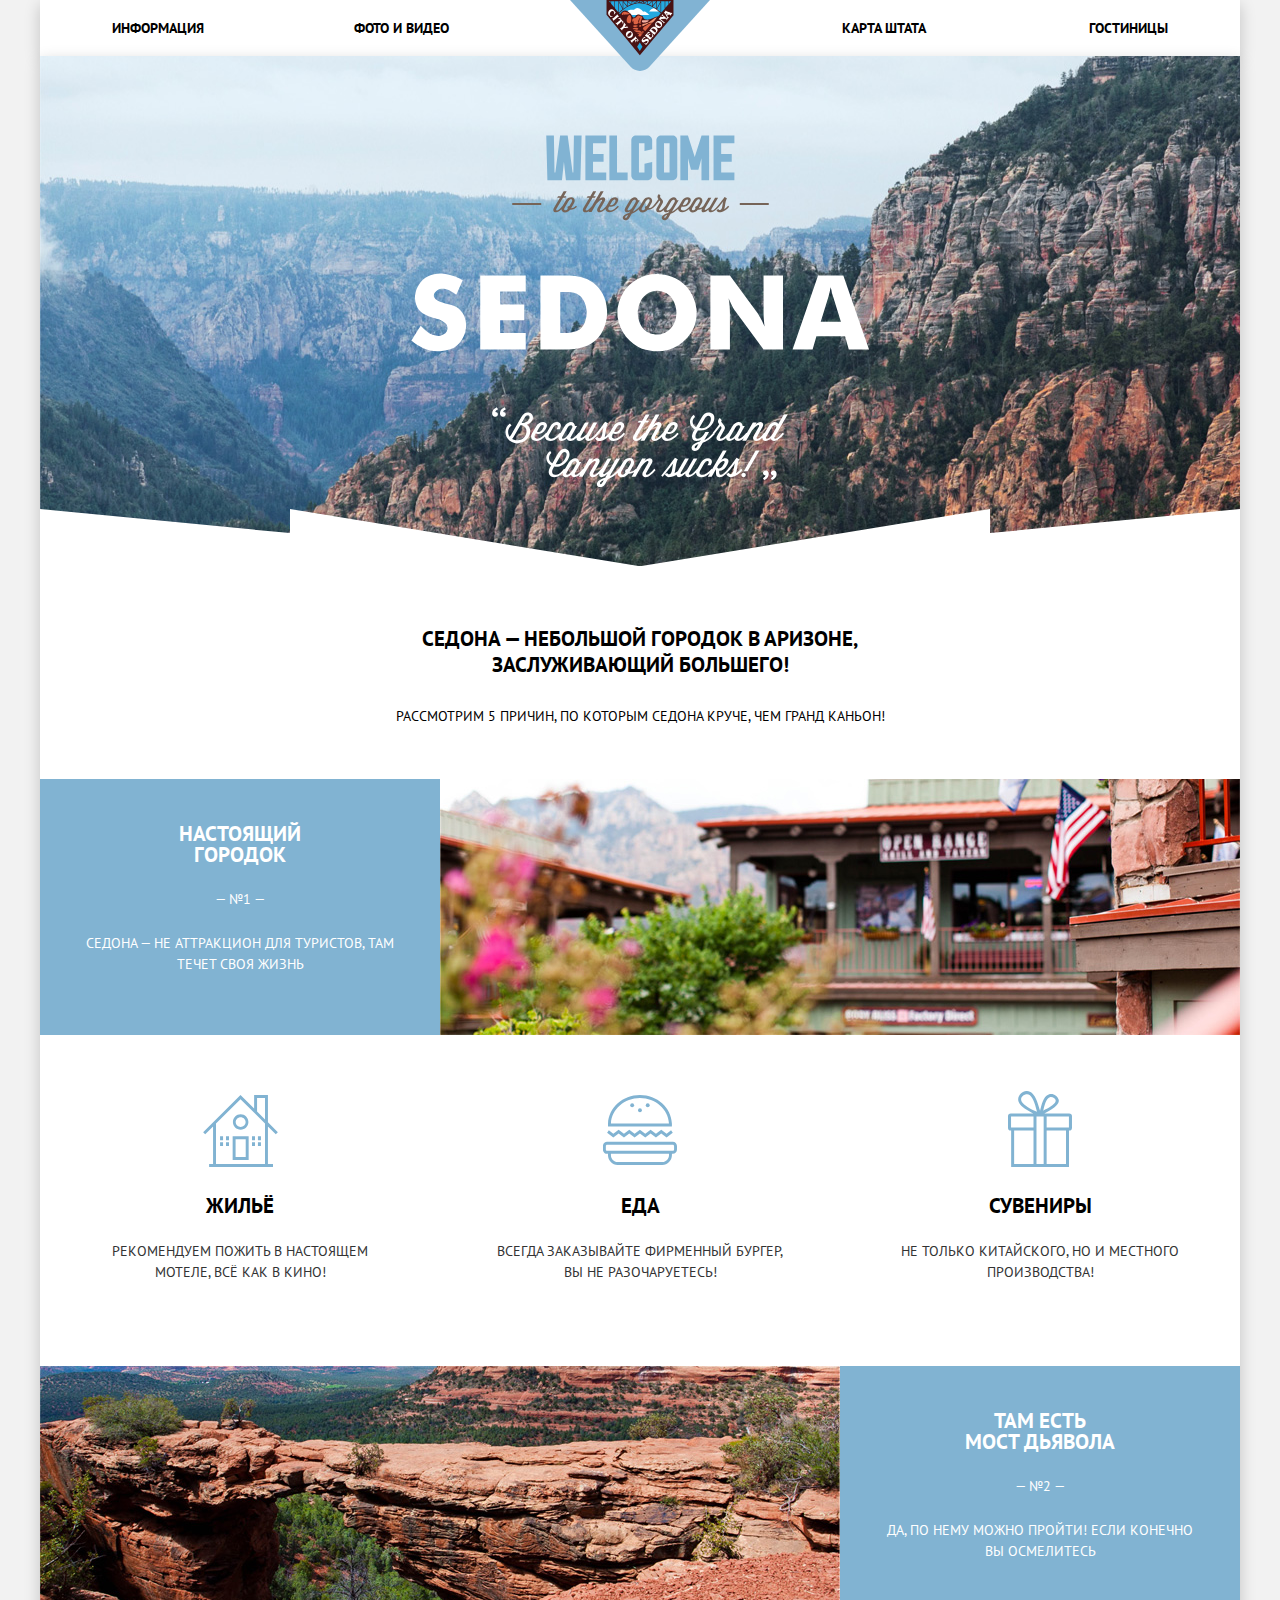
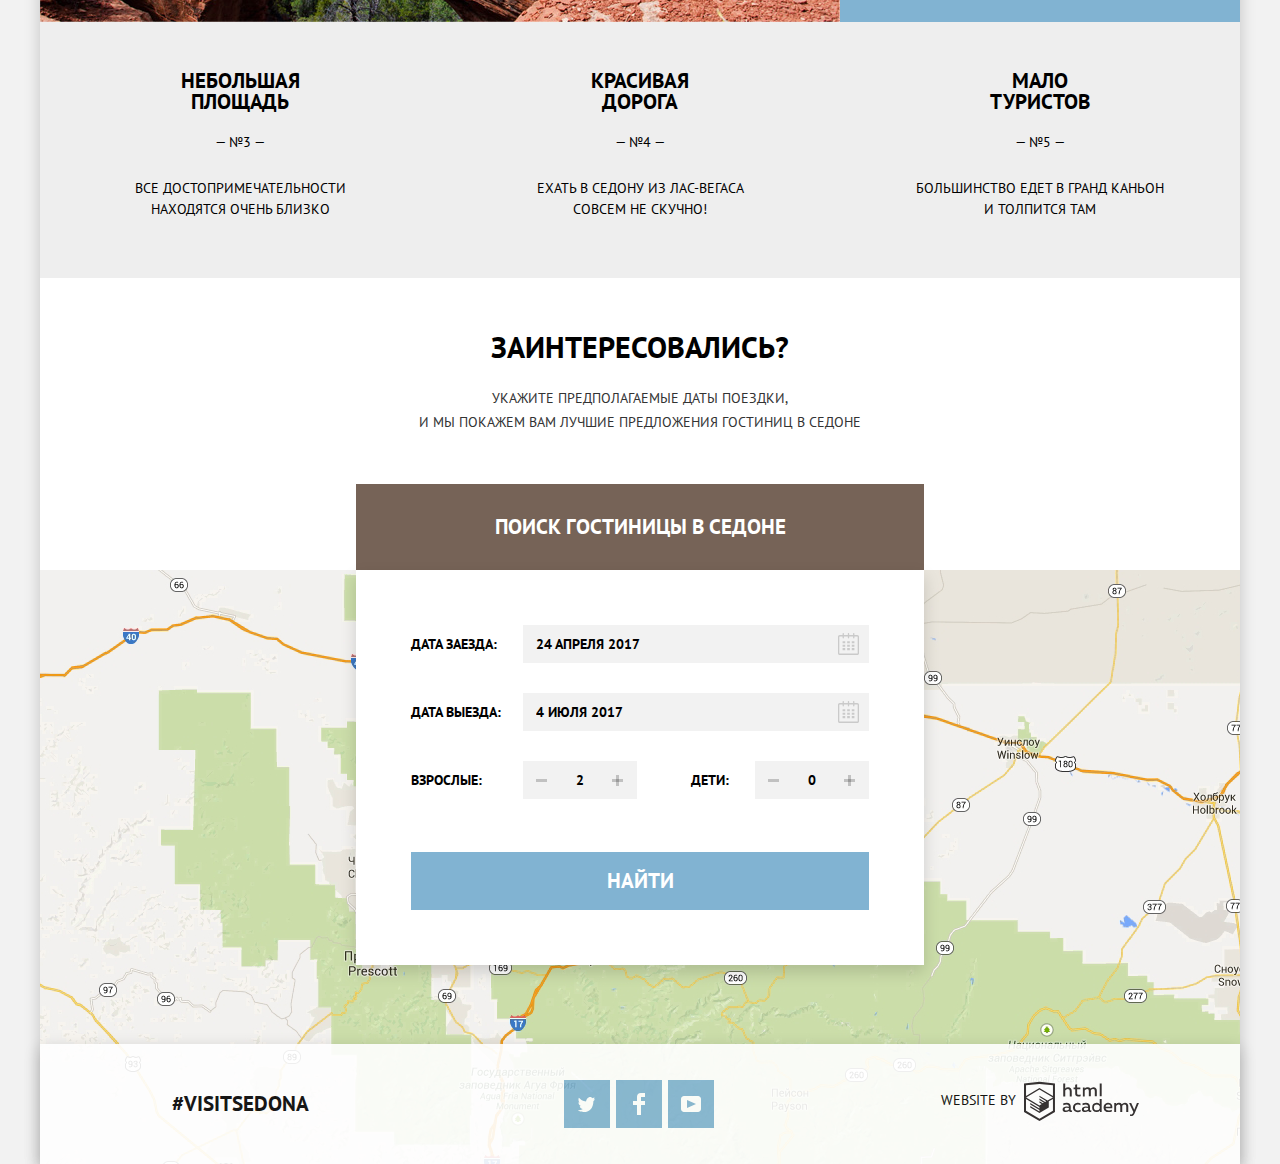
==== commit 7e33afed: "Проект на проверку-1" ====
--- a/index.html
+++ b/index.html
@@ -5,8 +5,7 @@
     <title>HTML Academy: Седона</title>
     <link href="https://fonts.googleapis.com/css?family=PT+Sans:400,700&display=swap&subset=cyrillic" rel="stylesheet">
     <link rel="stylesheet" href="css/normalize.css">
-    <link rel="stylesheet" href="css/style.css">
-    <link rel="stylesheet" href="css/search-form.css">
+    <link rel="stylesheet" href="css/style-min.css">
   </head>
   <body>
     <header class="header">
@@ -15,8 +14,8 @@
           <img src="img/logo-sedona.svg" width="140" height="71" alt="Герб Седоны">
         </a>
         <ul>
-          <li><a href="info.html">Информация</a></li>
-          <li><a href="photo.html">Фото и видео</a></li>
+          <li><a href="#">Информация</a></li>
+          <li><a href="#">Фото и видео</a></li>
           <li><a href="index.html#map">Карта штата</a></li>
           <li><a href="catalog.html">Гостиницы</a></li>
         </ul>
@@ -110,7 +109,9 @@
             <input class="input-field" id="arrival-date" type="text" name="arrival-date" value=""
                    placeholder="24 апреля 2017">
             <button class="btn-calendar" type="button">
-              <svg xmlns="http://www.w3.org/2000/svg" width="21" height="22" viewBox="0 0 21 22" fill="#cacaca"><path d="M19.251 2.025h-2.845V.648c0-.381-.294-.689-.656-.689-.363 0-.656.308-.656.689v1.377h-3.938V.648c0-.381-.294-.689-.655-.689-.363 0-.657.308-.657.689v1.377H5.906V.648c0-.381-.294-.689-.656-.689-.363 0-.657.308-.657.689v1.377H1.75C.784 2.025 0 2.847 0 3.862v16.302C0 21.179.784 22 1.75 22h17.501c.966 0 1.749-.821 1.749-1.836V3.862c0-1.015-.783-1.837-1.749-1.837zm.437 18.139a.448.448 0 0 1-.437.459H1.75a.45.45 0 0 1-.438-.459V3.862a.45.45 0 0 1 .438-.459h2.844v1.378c0 .381.294.689.657.689.362 0 .656-.308.656-.689V3.403h3.938v1.378c0 .381.294.689.657.689.361 0 .655-.308.655-.689V3.403h3.938v1.378c0 .381.293.689.656.689.362 0 .656-.308.656-.689V3.403h2.845c.241 0 .437.206.437.459v16.302z"/><path d="M4.594 8.225h2.625v2.066H4.594zM4.594 11.668h2.625v2.067H4.594zM4.594 15.112h2.625v2.066H4.594zM9.188 15.112h2.625v2.066H9.188zM9.188 11.668h2.625v2.067H9.188zM9.188 8.225h2.625v2.066H9.188zM13.781 15.112h2.625v2.066h-2.625zM13.781 11.668h2.625v2.067h-2.625zM13.781 8.225h2.625v2.066h-2.625z"/>
+              <svg xmlns="http://www.w3.org/2000/svg" width="21" height="22" viewBox="0 0 21 22" fill="#cacaca">
+                <path d="M19.251 2.025h-2.845V.648c0-.381-.294-.689-.656-.689-.363 0-.656.308-.656.689v1.377h-3.938V.648c0-.381-.294-.689-.655-.689-.363 0-.657.308-.657.689v1.377H5.906V.648c0-.381-.294-.689-.656-.689-.363 0-.657.308-.657.689v1.377H1.75C.784 2.025 0 2.847 0 3.862v16.302C0 21.179.784 22 1.75 22h17.501c.966 0 1.749-.821 1.749-1.836V3.862c0-1.015-.783-1.837-1.749-1.837zm.437 18.139a.448.448 0 0 1-.437.459H1.75a.45.45 0 0 1-.438-.459V3.862a.45.45 0 0 1 .438-.459h2.844v1.378c0 .381.294.689.657.689.362 0 .656-.308.656-.689V3.403h3.938v1.378c0 .381.294.689.657.689.361 0 .655-.308.655-.689V3.403h3.938v1.378c0 .381.293.689.656.689.362 0 .656-.308.656-.689V3.403h2.845c.241 0 .437.206.437.459v16.302z"/>
+                <path d="M4.594 8.225h2.625v2.066H4.594zM4.594 11.668h2.625v2.067H4.594zM4.594 15.112h2.625v2.066H4.594zM9.188 15.112h2.625v2.066H9.188zM9.188 11.668h2.625v2.067H9.188zM9.188 8.225h2.625v2.066H9.188zM13.781 15.112h2.625v2.066h-2.625zM13.781 11.668h2.625v2.067h-2.625zM13.781 8.225h2.625v2.066h-2.625z"/>
               </svg>
             </button>
           </p>
@@ -119,20 +120,22 @@
             <input class="input-field" id="departure-date" type="text" name="departure-date" value=""
                    placeholder="4 июля 2017">
             <button class="btn-calendar" type="button">
-              <svg class="calendar" xmlns="http://www.w3.org/2000/svg" width="21" height="22" viewBox="0 0 21 22" fill="#cacaca"><path d="M19.251 2.025h-2.845V.648c0-.381-.294-.689-.656-.689-.363 0-.656.308-.656.689v1.377h-3.938V.648c0-.381-.294-.689-.655-.689-.363 0-.657.308-.657.689v1.377H5.906V.648c0-.381-.294-.689-.656-.689-.363 0-.657.308-.657.689v1.377H1.75C.784 2.025 0 2.847 0 3.862v16.302C0 21.179.784 22 1.75 22h17.501c.966 0 1.749-.821 1.749-1.836V3.862c0-1.015-.783-1.837-1.749-1.837zm.437 18.139a.448.448 0 0 1-.437.459H1.75a.45.45 0 0 1-.438-.459V3.862a.45.45 0 0 1 .438-.459h2.844v1.378c0 .381.294.689.657.689.362 0 .656-.308.656-.689V3.403h3.938v1.378c0 .381.294.689.657.689.361 0 .655-.308.655-.689V3.403h3.938v1.378c0 .381.293.689.656.689.362 0 .656-.308.656-.689V3.403h2.845c.241 0 .437.206.437.459v16.302z"/><path d="M4.594 8.225h2.625v2.066H4.594zM4.594 11.668h2.625v2.067H4.594zM4.594 15.112h2.625v2.066H4.594zM9.188 15.112h2.625v2.066H9.188zM9.188 11.668h2.625v2.067H9.188zM9.188 8.225h2.625v2.066H9.188zM13.781 15.112h2.625v2.066h-2.625zM13.781 11.668h2.625v2.067h-2.625zM13.781 8.225h2.625v2.066h-2.625z"/>
+              <svg class="calendar" xmlns="http://www.w3.org/2000/svg" width="21" height="22" viewBox="0 0 21 22" fill="#cacaca">
+                <path d="M19.251 2.025h-2.845V.648c0-.381-.294-.689-.656-.689-.363 0-.656.308-.656.689v1.377h-3.938V.648c0-.381-.294-.689-.655-.689-.363 0-.657.308-.657.689v1.377H5.906V.648c0-.381-.294-.689-.656-.689-.363 0-.657.308-.657.689v1.377H1.75C.784 2.025 0 2.847 0 3.862v16.302C0 21.179.784 22 1.75 22h17.501c.966 0 1.749-.821 1.749-1.836V3.862c0-1.015-.783-1.837-1.749-1.837zm.437 18.139a.448.448 0 0 1-.437.459H1.75a.45.45 0 0 1-.438-.459V3.862a.45.45 0 0 1 .438-.459h2.844v1.378c0 .381.294.689.657.689.362 0 .656-.308.656-.689V3.403h3.938v1.378c0 .381.294.689.657.689.361 0 .655-.308.655-.689V3.403h3.938v1.378c0 .381.293.689.656.689.362 0 .656-.308.656-.689V3.403h2.845c.241 0 .437.206.437.459v16.302z"/>
+                <path d="M4.594 8.225h2.625v2.066H4.594zM4.594 11.668h2.625v2.067H4.594zM4.594 15.112h2.625v2.066H4.594zM9.188 15.112h2.625v2.066H9.188zM9.188 11.668h2.625v2.067H9.188zM9.188 8.225h2.625v2.066H9.188zM13.781 15.112h2.625v2.066h-2.625zM13.781 11.668h2.625v2.067h-2.625zM13.781 8.225h2.625v2.066h-2.625z"/>
               </svg>
             </button>
           </p>
           <p class="searching-item">
             <label class="input-label" for="adults">Взрослые:</label>
             <button class="btn-base btn-minus" type="button"></button>
-            <input class="input-field adults-children" id="adults" type="text" name="adults" value="" placeholder="2" min="0">
+            <input class="input-field adults-children" id="adults" type="text" name="adults" value="" placeholder="2">
             <button class="btn-base btn-plus" type="button"></button>
           </p>
           <p class="searching-item">
             <label class="input-label" for="children">Дети:</label>
             <button class="btn-base btn-minus" type="button"></button>
-            <input class="input-field adults-children" id="children" type="text" name="children" value="" placeholder="0" min="0">
+            <input class="input-field adults-children" id="children" type="text" name="children" value="" placeholder="0">
             <button class="btn-base btn-plus" type="button"></button>
           </p>
           <button class="button button-submit" type="submit">Найти</button>
@@ -141,47 +144,54 @@
 
       <section class="map" id="map">
         <h2 class="visually-hidden">Карта штата</h2>
-        <img src="img/map.png" width="1200" height="594" alt="Карта штата">
+        <img class="map-of-sedona" src="img/map.png" width="1200" height="594" alt="Карта штата">
       </section>
     </main>
     <footer class="main-footer">
       <div class="container">
-      <p class="hashtag">#visitsedona</p>
-      <div class="footer-social">
-        <ul class="social-buttons">
-        <li><a class="social-button" href="#" aria-label="Седона в Твиттере">
-          <svg width="17px" height="17px" viewBox="0 0 17 17" version="1.1" xmlns="http://www.w3.org/2000/svg" xmlns:xlink="http://www.w3.org/1999/xlink">
-          <g id="Page-1" stroke="none" stroke-width="1" fill="none" fill-rule="evenodd">
-            <g id="twitter" fill="#FFFFFF" fill-rule="nonzero">
-              <path d="M10.95,1.144 C12.635,0.648 13.934,1.414 14.527,2.323 C15.2,2.092 15.858,1.842 16.538,1.615 C16.5248923,2.3013655 16.2116836,2.94751829 15.681,3.383 C16.366,3.553 16.985,2.892 16.985,2.892 C16.816,3.892 15.979,4.68 15.422,4.916 C15.191,11.666 12.247,16.133 5.345,15.998 L4.899,15.998 C4.489,15.998 0.735,15.538 0.001,14.111 C2.272,14.307 3.894,13.689 4.694,12.934 C3.734,12.634 2.015,12.457 1.715,9.984 C2.064,10.09 2.279,10.212 2.905,10.103 C1.705,9.247 0.374,8.53 0.448,6.33 C0.733,6.658 1.515,6.866 1.788,6.802 C1.085,6.561 -0.182,3.442 0.894,1.85 C2.712,3.704 4.629,5.456 8.046,5.623 C8.254,3.33 9.183,1.793 10.95,1.144 Z" id="Path"></path>
-            </g>
-          </g>
-        </svg>
-        </a></li>
-        <li><a class="social-button" href="#" aria-label="Седона в Фейсбуке">
-          <svg xmlns="http://www.w3.org/2000/svg" width="12" height="22" viewBox="0 0 12 22"><path fill="#FFF" d="M12 4V0H8a4 4 0 0 0-4 4v4H0v4h4v10h4V12h4V8H8V4h4z"/>
-        </svg>
-        </a></li>
-        <li><a class="social-button" href="#" aria-label="Седона на Ютубе">
-          <svg width="20px" height="16px" viewBox="0 0 20 16" version="1.1" xmlns="http://www.w3.org/2000/svg" xmlns:xlink="http://www.w3.org/1999/xlink">
-          <g id="Page-1" stroke="none" stroke-width="1" fill="none" fill-rule="evenodd">
-            <g id="youtube" fill="#FFFFFF" fill-rule="nonzero">
-              <path d="M17,0 L3,0 C1.35,0 0,1.35 0,3 L0,13 C0,14.65 1.35,16 3,16 L17,16 C18.65,16 20,14.65 20,13 L20,3 C20,1.35 18.65,0 17,0 Z M6.027,11.998 L6.027,4.002 L15.014,8 L6.027,11.998 L6.027,11.998 Z" id="Shape"></path>
-            </g>
-          </g>
-        </svg></a></li>
-        </ul>
-      </div>
-      <div class="copyright">
-        <span>Website by</span>
-        <a href="https://htmlacademy.ru/intensive/htmlcss" aria-label="Сайт HTML Academy">
-          <svg id="Layer_1" data-name="Layer 1" xmlns="http://www.w3.org/2000/svg" viewBox="0 0 108.08 36.85" width="115" height="41">
-            <path class="html-logo"
-              d="M44.61,26.88a2,2,0,0,0,.55-0.1v1.33a3.25,3.25,0,0,1-1.18.21,1.67,1.67,0,0,1-1.67-1,4.84,4.84,0,0,1-3.14,1.08c-1.51,0-2.91-.83-2.91-2.55,0-2.13,2-2.79,3.71-2.79a11.08,11.08,0,0,1,2.17.25v-0.3c0-1-.76-1.77-2.19-1.77a7.42,7.42,0,0,0-3,.64v-1.7a10.21,10.21,0,0,1,3.19-.55c2.36,0,3.81,1.12,3.81,3.65v3a0.54,0.54,0,0,0,.49.59h0.17Zm-6.44-1.13A1.35,1.35,0,0,0,39.63,27h0.11a3.39,3.39,0,0,0,2.41-1V24.58a9.72,9.72,0,0,0-1.81-.21c-1,0-2.16.33-2.16,1.38h0Zm12.36-6.11a5,5,0,0,1,2.57.64V22a4.08,4.08,0,0,0-2.3-.7,2.75,2.75,0,1,0,0,5.49,5,5,0,0,0,2.43-.64v1.71a6.27,6.27,0,0,1-2.76.57A4.21,4.21,0,0,1,46,24.51q0-.21,0-0.41a4.32,4.32,0,0,1,4.18-4.46h0.38Zm12.17,7.24a2,2,0,0,0,.55-0.1v1.33a3.25,3.25,0,0,1-1.18.21,1.67,1.67,0,0,1-1.67-1,4.84,4.84,0,0,1-3.14,1.08c-1.51,0-2.91-.83-2.91-2.55,0-2.13,2-2.79,3.71-2.79a11.08,11.08,0,0,1,2.17.25v-0.3c0-1-.76-1.77-2.19-1.77a7.42,7.42,0,0,0-3,.64v-1.7a10.21,10.21,0,0,1,3.19-.55c2.36,0,3.81,1.12,3.81,3.65v3a0.54,0.54,0,0,0,.49.59h0.17Zm-6.44-1.13A1.35,1.35,0,0,0,57.73,27h0.11a3.39,3.39,0,0,0,2.41-1V24.58a9.72,9.72,0,0,0-1.81-.21c-1.06,0-2.16.33-2.16,1.38h0ZM73,16V28.2H71.35V26.88a3.88,3.88,0,0,1-3.19,1.54,4.4,4.4,0,0,1,0-8.78,3.81,3.81,0,0,1,3,1.3V16H73Zm-4.53,5.22a2.76,2.76,0,1,0,0,5.52A2.86,2.86,0,0,0,71.15,25V23A2.91,2.91,0,0,0,68.49,21.27ZM79,19.64c3.31,0,4.46,2.68,3.92,5.09H76.7c0.21,1.5,1.67,2.11,3.19,2.11a6.11,6.11,0,0,0,2.64-.59v1.6a7.14,7.14,0,0,1-3,.57C77,28.42,74.78,27,74.78,24a4.18,4.18,0,0,1,4-4.39H79Zm0.09,1.54a2.28,2.28,0,0,0-2.44,2.1v0.06H81.3A2,2,0,0,0,79.13,21.18Zm5.73,7V19.87h1.65v1a3.81,3.81,0,0,1,2.78-1.27A2.86,2.86,0,0,1,91.89,21a4.12,4.12,0,0,1,2.91-1.33A3.06,3.06,0,0,1,98,23V28.2h-1.9V23.05a1.59,1.59,0,0,0-1.42-1.75H94.42a2.8,2.8,0,0,0-2.07,1.12V28.2h-1.9V23.05A1.59,1.59,0,0,0,89,21.31H88.8a3,3,0,0,0-2.21,1.29v5.63H84.86Zm21.31-8.33h1.9l-3.91,9.46c-0.9,2.17-2.09,2.86-3.35,2.86a4.76,4.76,0,0,1-1.1-.14V30.46a2.86,2.86,0,0,0,.85.12c0.9,0,1.58-.64,2.07-1.9l0.17-.42-4-8.4h2l2.86,6.29ZM38.73,1.46V6.22a3.81,3.81,0,0,1,2.7-1.14,3.25,3.25,0,0,1,3.44,3.4v5.15H43V8.72a1.81,1.81,0,0,0-1.61-2h-0.3a2.93,2.93,0,0,0-2.32,1.39v5.52h-1.9V1.46h1.9ZM49.94,2.31v3h3V6.91h-3v3.81c0,1.1.5,1.46,1.58,1.46a4.49,4.49,0,0,0,1.69-.33v1.6A6.8,6.8,0,0,1,51,13.8a2.55,2.55,0,0,1-2.86-2.74V6.89H46.58V5.26h1.5V2.74Zm5.4,11.31V5.28H57v1A3.81,3.81,0,0,1,59.77,5a2.86,2.86,0,0,1,2.6,1.33A4.12,4.12,0,0,1,65.28,5,3.06,3.06,0,0,1,68.44,8.4v5.21h-1.9V8.46a1.59,1.59,0,0,0-1.42-1.75H64.89a2.8,2.8,0,0,0-2.07,1.12v5.78h-1.9V8.46A1.59,1.59,0,0,0,59.5,6.71H59.27A3,3,0,0,0,57.06,8v5.63H55.34ZM71.17,1.45H73V13.6H71.17V1.45ZM14.71,0H14.55L0,1.54V28.21l14.55,8.66,14.55-8.66V1.54Zm12.5,27.1L14.55,34.64,1.9,27.12V16.18l12.59,7.5V25L5.86,19.9v1.31l8.68,5.21v1.39L5.87,22.65V24l8.68,5.21,8.75-5.24V18.31L27.2,16V27.12Zm0-12.53-3.48,2-1.6,1L14.51,13v1.31L21,18.23H21l-0.14.09-1,.54-5.37-3.2V17l4.24,2.52-1,.67-3.2-1.9v1.31l2.1,1.24L14.5,22.1,2,14.65,14.51,7.11Zm0-1.32L14.49,5.76,1.91,13.25v-10L14.56,1.92,27.21,3.25v10h0Z"
+        <p class="hashtag">#visitsedona</p>
+        <div class="footer-social">
+          <ul class="social-buttons">
+            <li>
+              <a class="social-button" href="#" aria-label="Седона в Твиттере">
+                <svg width="17px" height="17px" viewBox="0 0 17 17" version="1.1" xmlns="http://www.w3.org/2000/svg" xmlns:xlink="http://www.w3.org/1999/xlink">
+                  <g id="Page-1" stroke="none" stroke-width="1" fill="none" fill-rule="evenodd">
+                    <g id="twitter" fill="#FFFFFF" fill-rule="nonzero">
+                      <path d="M10.95,1.144 C12.635,0.648 13.934,1.414 14.527,2.323 C15.2,2.092 15.858,1.842 16.538,1.615 C16.5248923,2.3013655 16.2116836,2.94751829 15.681,3.383 C16.366,3.553 16.985,2.892 16.985,2.892 C16.816,3.892 15.979,4.68 15.422,4.916 C15.191,11.666 12.247,16.133 5.345,15.998 L4.899,15.998 C4.489,15.998 0.735,15.538 0.001,14.111 C2.272,14.307 3.894,13.689 4.694,12.934 C3.734,12.634 2.015,12.457 1.715,9.984 C2.064,10.09 2.279,10.212 2.905,10.103 C1.705,9.247 0.374,8.53 0.448,6.33 C0.733,6.658 1.515,6.866 1.788,6.802 C1.085,6.561 -0.182,3.442 0.894,1.85 C2.712,3.704 4.629,5.456 8.046,5.623 C8.254,3.33 9.183,1.793 10.95,1.144 Z" id="Path"></path>
+                    </g>
+                  </g>
+                </svg>
+              </a>
+            </li>
+            <li>
+              <a class="social-button" href="#" aria-label="Седона в Фейсбуке">
+                <svg xmlns="http://www.w3.org/2000/svg" width="12" height="22" viewBox="0 0 12 22"><path fill="#FFF" d="M12 4V0H8a4 4 0 0 0-4 4v4H0v4h4v10h4V12h4V8H8V4h4z"/>
+                </svg>
+              </a>
+            </li>
+            <li>
+              <a class="social-button" href="#" aria-label="Седона на Ютубе">
+                <svg width="20px" height="16px" viewBox="0 0 20 16" version="1.1" xmlns="http://www.w3.org/2000/svg" xmlns:xlink="http://www.w3.org/1999/xlink">
+                  <g id="Page-2" stroke="none" stroke-width="1" fill="none" fill-rule="evenodd">
+                    <g id="youtube" fill="#FFFFFF" fill-rule="nonzero">
+                      <path d="M17,0 L3,0 C1.35,0 0,1.35 0,3 L0,13 C0,14.65 1.35,16 3,16 L17,16 C18.65,16 20,14.65 20,13 L20,3 C20,1.35 18.65,0 17,0 Z M6.027,11.998 L6.027,4.002 L15.014,8 L6.027,11.998 L6.027,11.998 Z" id="Shape"></path>
+                    </g>
+                  </g>
+                </svg>
+              </a>
+            </li>
+          </ul>
+        </div>
+        <div class="copyright">
+          <span>Website by</span>
+          <a href="https://htmlacademy.ru/intensive/htmlcss" aria-label="Сайт HTML Academy">
+            <svg id="Layer_1" data-name="Layer 1" xmlns="http://www.w3.org/2000/svg" viewBox="0 0 108.08 36.85" width="115" height="41">
+              <path class="html-logo"
+                d="M44.61,26.88a2,2,0,0,0,.55-0.1v1.33a3.25,3.25,0,0,1-1.18.21,1.67,1.67,0,0,1-1.67-1,4.84,4.84,0,0,1-3.14,1.08c-1.51,0-2.91-.83-2.91-2.55,0-2.13,2-2.79,3.71-2.79a11.08,11.08,0,0,1,2.17.25v-0.3c0-1-.76-1.77-2.19-1.77a7.42,7.42,0,0,0-3,.64v-1.7a10.21,10.21,0,0,1,3.19-.55c2.36,0,3.81,1.12,3.81,3.65v3a0.54,0.54,0,0,0,.49.59h0.17Zm-6.44-1.13A1.35,1.35,0,0,0,39.63,27h0.11a3.39,3.39,0,0,0,2.41-1V24.58a9.72,9.72,0,0,0-1.81-.21c-1,0-2.16.33-2.16,1.38h0Zm12.36-6.11a5,5,0,0,1,2.57.64V22a4.08,4.08,0,0,0-2.3-.7,2.75,2.75,0,1,0,0,5.49,5,5,0,0,0,2.43-.64v1.71a6.27,6.27,0,0,1-2.76.57A4.21,4.21,0,0,1,46,24.51q0-.21,0-0.41a4.32,4.32,0,0,1,4.18-4.46h0.38Zm12.17,7.24a2,2,0,0,0,.55-0.1v1.33a3.25,3.25,0,0,1-1.18.21,1.67,1.67,0,0,1-1.67-1,4.84,4.84,0,0,1-3.14,1.08c-1.51,0-2.91-.83-2.91-2.55,0-2.13,2-2.79,3.71-2.79a11.08,11.08,0,0,1,2.17.25v-0.3c0-1-.76-1.77-2.19-1.77a7.42,7.42,0,0,0-3,.64v-1.7a10.21,10.21,0,0,1,3.19-.55c2.36,0,3.81,1.12,3.81,3.65v3a0.54,0.54,0,0,0,.49.59h0.17Zm-6.44-1.13A1.35,1.35,0,0,0,57.73,27h0.11a3.39,3.39,0,0,0,2.41-1V24.58a9.72,9.72,0,0,0-1.81-.21c-1.06,0-2.16.33-2.16,1.38h0ZM73,16V28.2H71.35V26.88a3.88,3.88,0,0,1-3.19,1.54,4.4,4.4,0,0,1,0-8.78,3.81,3.81,0,0,1,3,1.3V16H73Zm-4.53,5.22a2.76,2.76,0,1,0,0,5.52A2.86,2.86,0,0,0,71.15,25V23A2.91,2.91,0,0,0,68.49,21.27ZM79,19.64c3.31,0,4.46,2.68,3.92,5.09H76.7c0.21,1.5,1.67,2.11,3.19,2.11a6.11,6.11,0,0,0,2.64-.59v1.6a7.14,7.14,0,0,1-3,.57C77,28.42,74.78,27,74.78,24a4.18,4.18,0,0,1,4-4.39H79Zm0.09,1.54a2.28,2.28,0,0,0-2.44,2.1v0.06H81.3A2,2,0,0,0,79.13,21.18Zm5.73,7V19.87h1.65v1a3.81,3.81,0,0,1,2.78-1.27A2.86,2.86,0,0,1,91.89,21a4.12,4.12,0,0,1,2.91-1.33A3.06,3.06,0,0,1,98,23V28.2h-1.9V23.05a1.59,1.59,0,0,0-1.42-1.75H94.42a2.8,2.8,0,0,0-2.07,1.12V28.2h-1.9V23.05A1.59,1.59,0,0,0,89,21.31H88.8a3,3,0,0,0-2.21,1.29v5.63H84.86Zm21.31-8.33h1.9l-3.91,9.46c-0.9,2.17-2.09,2.86-3.35,2.86a4.76,4.76,0,0,1-1.1-.14V30.46a2.86,2.86,0,0,0,.85.12c0.9,0,1.58-.64,2.07-1.9l0.17-.42-4-8.4h2l2.86,6.29ZM38.73,1.46V6.22a3.81,3.81,0,0,1,2.7-1.14,3.25,3.25,0,0,1,3.44,3.4v5.15H43V8.72a1.81,1.81,0,0,0-1.61-2h-0.3a2.93,2.93,0,0,0-2.32,1.39v5.52h-1.9V1.46h1.9ZM49.94,2.31v3h3V6.91h-3v3.81c0,1.1.5,1.46,1.58,1.46a4.49,4.49,0,0,0,1.69-.33v1.6A6.8,6.8,0,0,1,51,13.8a2.55,2.55,0,0,1-2.86-2.74V6.89H46.58V5.26h1.5V2.74Zm5.4,11.31V5.28H57v1A3.81,3.81,0,0,1,59.77,5a2.86,2.86,0,0,1,2.6,1.33A4.12,4.12,0,0,1,65.28,5,3.06,3.06,0,0,1,68.44,8.4v5.21h-1.9V8.46a1.59,1.59,0,0,0-1.42-1.75H64.89a2.8,2.8,0,0,0-2.07,1.12v5.78h-1.9V8.46A1.59,1.59,0,0,0,59.5,6.71H59.27A3,3,0,0,0,57.06,8v5.63H55.34ZM71.17,1.45H73V13.6H71.17V1.45ZM14.71,0H14.55L0,1.54V28.21l14.55,8.66,14.55-8.66V1.54Zm12.5,27.1L14.55,34.64,1.9,27.12V16.18l12.59,7.5V25L5.86,19.9v1.31l8.68,5.21v1.39L5.87,22.65V24l8.68,5.21,8.75-5.24V18.31L27.2,16V27.12Zm0-12.53-3.48,2-1.6,1L14.51,13v1.31L21,18.23H21l-0.14.09-1,.54-5.37-3.2V17l4.24,2.52-1,.67-3.2-1.9v1.31l2.1,1.24L14.5,22.1,2,14.65,14.51,7.11Zm0-1.32L14.49,5.76,1.91,13.25v-10L14.56,1.92,27.21,3.25v10h0Z"
                   transform="translate(0 -0.02)" fill="#231f20"></path>
-          </svg>
-        </a>
-      </div>
+            </svg>
+          </a>
+        </div>
       </div>
     </footer>
   </body>
--- a/css/style-min.css
+++ b/css/style-min.css
@@ -0,0 +1 @@
+html{background-color:#f2f2f2}a,body{color:#000}body{position:relative;padding:0;margin:auto;font-family:"PT Sans",Arial,sans-serif;font-size:14px;line-height:21px;text-transform:uppercase;background-color:#f2f2f2;min-width:1200px}.footer,.header,.main,.main-footer{width:1200px;margin:0 auto;background-color:#fff;text-align:center;box-shadow:0 5px 15px 0 rgba(0,1,1,.2)}img{max-width:100%;height:auto}.visually-hidden{position:absolute;width:1px;height:1px;margin:-1px;border:0;padding:0;clip:rect(0 0 0 0);overflow:hidden}a{text-decoration:none}.main-navigation li{line-height:26px;list-style:none;font-weight:700;width:25%}.main-navigation li:nth-child(1),.main-navigation li:nth-child(2){text-align:left}.main-navigation li:nth-child(3),.main-navigation li:nth-child(4){text-align:right}.main-navigation li:nth-child(2){padding-right:89px}.main-navigation a:hover{color:#81b3d2}.main-navigation a:active{color:rgba(0,0,0,.3)}.main-navigation ul{display:flex;justify-content:space-between;padding:15px 72px;margin:0}.main-navigation{position:relative}.logo{position:absolute;top:0;left:50%;margin-left:-70px}.current-page{color:#766357}.welcome{display:flex;height:510px;background-color:#9edafe;background-image:url(../img/intro-mask.svg),url(../img/sedona-background.jpg);background-position:50% 100.5%,50% 28%;background-repeat:no-repeat,no-repeat;margin-bottom:60px}.welcome img{margin:auto;height:353px}.about-sedona{margin-bottom:51px}.sedona-promotext{font-size:21px;line-height:26px;font-weight:700;width:440px;margin:0 auto 25px}.advantages-intro{font-size:14px;line-height:26px;width:500px;margin:0 auto 50px}.advantages{display:flex;flex-wrap:wrap;list-style:none;padding:0;margin:0}.advantages h2{font-size:21px;line-height:21px;margin:0 auto;width:155px;text-align:center}.advantages p{margin-bottom:0}.advantages-number{display:block;margin-top:15px}.advantages-number.№3-5{margin-top:20px;margin-bottom:25px}.advantages-item:nth-child(1),.advantages-item:nth-child(2){color:#fff;background-color:#81b3d2;width:100%}.advantages-item-wrapper{display:flex}.advantages-item-wrapper img{flex-shrink:0}.advantages-item--reversed{flex-direction:row-reverse}.container-text--image{display:flex;flex-direction:column;justify-content:space-around;padding:40px 46px 56px}.benefits{display:flex;list-style:none;background-color:#fff;padding:0}.benefits-item{color:#333;padding:160px 50px 83px;width:33.3%}.benefits h2{color:#000;margin-top:0;margin-bottom:25px}.benefits p{margin-top:0}.benefits-item.apartments,.benefits-item.food,.benefits-item.souvenirs{background-image:url(../img/icon-1.svg);background-position:center top 60px;background-repeat:no-repeat}.benefits-item.food,.benefits-item.souvenirs{background-image:url(../img/icon-3.svg)}.benefits-item.souvenirs{background-image:url(../img/icon-2.svg);background-position:center top 56px}.advantages-item:nth-child(3),.advantages-item:nth-child(4),.advantages-item:nth-child(5){background-color:#eee;width:260px;min-height:143px;padding:48px 70px 58px}.search{position:relative}.searching-form{position:absolute;display:flex;flex-wrap:wrap;top:100%;width:458px;padding:55px;left:50%;margin-left:-284px;text-align:left;box-shadow:0 7px 15px 0 rgba(0,1,1,.15);background-color:#fff}.searching-item{display:flex;justify-content:space-between;align-items:center;margin-bottom:30px;margin-top:0}.searching-item:nth-child(1),.searching-item:nth-child(2){width:458px;position:relative}.searching-item:nth-child(3){width:226px}.searching-item:nth-child(4){margin-left:auto;width:178px}.search-text{font-size:14px;line-height:24px;color:#333;width:445px;margin:0 auto 50px}.search-heading{display:block;font-size:30px;line-height:36px;font-weight:700;color:#000;padding-bottom:21px;margin:0 auto}.button{font-size:21px;font-weight:700;line-height:26px;color:#fff;text-transform:uppercase;padding-top:0;padding-bottom:0;border:0}.button-search-form{background-color:#766357;width:568px;height:86px}.button-search-form:hover{background-color:#604e43}.button-search-form:active{background-color:#503e33}.input-field,.input-label{font-weight:700;color:#000}.input-field{box-sizing:border-box;text-transform:uppercase;border:0;padding-top:11px;padding-bottom:11px;padding-left:13px;width:346px;margin:0 0 0 auto;height:38px;background-color:#f2f2f2}.input-field.adults-children{width:38px;text-align:center;margin-left:0;padding:0}.input-field:hover{background-color:#ebebeb}.input-field:focus{background-color:#fff;outline:solid 2px #e5e5e5}.input-field::placeholder{font-weight:700;color:#000;opacity:1;text-transform:uppercase}.button-submit{background-color:#81b3d2;width:458px;height:58px;margin-top:23px}.button-submit:hover{background-color:#669ec0}.button-submit:active{background-color:#5496bd}.btn-calendar{width:21px;height:22px;border:0;padding:0;background-color:transparent;position:absolute;right:10px}.btn-calendar:hover path{fill:#000}.btn-calendar:active path,.html-logo:hover{fill:#81b3d2}.btn-base{position:relative;width:38px;height:38px;padding:0;border:0;background-color:#f2f2f2}.btn-base::before,.btn-plus::after{position:absolute;content:"";top:18px;left:13px;width:11px;height:3px;background-color:rgba(0,1,1,.2)}.btn-base:hover::before{background-color:#000}.btn-base:active::before{background-color:#81b3d2}.btn-plus::after{top:14px;left:17px;width:3px;height:11px}.btn-plus:hover::after{background-color:#000}.btn-plus:active::after{background-color:#81b3d2}.btn-minus{margin-left:auto}.map-of-sedona{display:block}.main-footer{position:absolute;bottom:0;opacity:.9;left:calc(50% - 600px)}.hashtag{font-size:21px;line-height:26px;font-weight:700;margin-left:132px;margin-top:0;margin-bottom:0;padding:0}.copyright{display:flex;align-items:center;margin-right:101px}.copyright span{margin-right:8px;margin-bottom:7px}.html-logo:active{fill:#bdbbbc}.social-buttons li{list-style:none;margin-left:6px}.social-button,.social-buttons{display:flex;justify-content:center}.social-button{align-items:center;background-color:#81b3d2;width:46px;height:48px}.social-button:hover{background-color:#669ec0}.social-button:active{background-color:#5496bd}.social-button:active path{opacity:.3}footer .container{display:flex;justify-content:space-between;align-items:center;padding:36px 0}.social-buttons{flex-wrap:nowrap;padding:0;margin:0 auto 0 21px}.filters{background-image:url(../img/filter-background.jpg);background-repeat:no-repeat;background-position:center center;background-color:#9edafe;color:#fff;padding:28px 74px 33px}.filter{display:flex;justify-content:space-between}.filter fieldset{border:0;padding:0;margin:0}.wrapper-accommodations legend{font-size:16px;line-height:21px;font-weight:700;padding-bottom:25px;text-align:left}.filter ul{list-style:none;line-height:21px;padding:0;margin:0;text-align:left}.filter-option{margin-bottom:23px}.filter-option:last-child{margin-bottom:0}.wrapper-accommodations{display:flex;justify-content:space-between}fieldset.filter-accommodations{margin-right:118px}.filter-option{padding-left:40px}input[type=checkbox].visually-hidden,input[type=radio].visually-hidden{position:absolute;width:1px;height:1px;margin:-1px;border:0;padding:0;white-space:nowrap;clip-path:inset(100%);clip:rect(0 0 0 0);overflow:hidden}.filter-option label{position:relative;display:block;cursor:pointer;user-select:none}.filter-input-checkbox+label::before{content:url(../img/checkbox-off.svg);position:absolute;left:-42px;top:0;width:21px;height:21px}.filter-input-checkbox:checked+label::after{content:url(../img/checkbox-on.svg);position:absolute;top:0;left:-42px;width:21px;height:21px}.filter-range{width:316px}.filter-range-title{margin-bottom:9px;font-weight:600;font-size:16px;line-height:21px;text-align:left}.price-controls{position:relative;height:32px;margin-bottom:20px;font-size:0;border:2px solid #fff;border-radius:2px}.price-controls label{display:inline-block;font-size:14px;line-height:32px;vertical-align:top;cursor:pointer}.price-controls .max-price,.price-controls .min-price{width:90px;padding-left:45px}.price-controls input{width:50px;height:32px;line-height:32px;margin:0;color:inherit;font:inherit;background:0 0;border:0}.price-controls::after{content:"";position:absolute;top:50%;left:50%;width:2px;height:22px;transform:translate(-50%,-50%);background:#fff}.range-controls{position:relative;margin-bottom:32px}.range-controls .scale{height:2px;background:rgba(255,255,255,.3)}.range-controls .bar{width:80%;height:2px;background:#fff}.range-toggle{position:absolute;top:-9px;width:4px;height:4px;background:#ababab;border:8px solid #fff;border-radius:50%;box-shadow:0 2px 1px 0 rgba(200,200,200,.3);cursor:pointer}.range-toggle:hover{border:9px solid #fff}.range-toggle-min{left:0}.range-toggle-max{left:80%}.btn-transparent{display:block;margin:0 auto 0 86px;padding:0 33px 0 35px;height:36px;font-size:14px;line-height:32px;color:#fff;text-transform:uppercase;background:0 0;border:2px solid #fff;border-radius:2px;cursor:pointer}.btn-transparent:hover{color:#000;background:#fff}.search-result--header{display:flex;align-items:center;padding:9px 72px}.search-result--heading{font-size:21px;font-weight:700;line-height:26px;margin-right:49px}.search-result--sort{display:flex;align-items:center}.search-result--sort p{font-size:12px;line-height:21px;margin:0 40px 0 0}.search-result--sort ul{margin:0}.search-result--sort-type{display:flex;list-style:none;padding:0}.search-result--sort-type li{margin-right:33px}.sort-type-btn{padding:0;border:0;font-size:12px;text-transform:inherit;border-bottom:1px dotted #81b3d2;color:rgba(0,0,0,.3);background-color:inherit}.sort-type-btn.current{color:#81b3d2;border-bottom:none}.sort-type-btn:hover{color:#81b3d2}.sort-type-btn:active{color:#000}.search-result--buttons{margin-left:auto}.btn-direction{padding:0;border:0;background-color:#fff;margin-left:8px}.btn-direction:hover path{fill:#000}.btn-direction.current path,.btn-direction:active path{fill:#81b3d2}.hotels{text-align:left;margin:0;padding:0}.hotels-item{display:flex;border-top:1px solid rgba(0,0,0,.1);padding:30px 73px;align-items:flex-start}.hotels-item:last-child{border-bottom:1px solid rgba(0,0,0,.1)}.hotel-img{order:-1;margin:0 30px 0 0;height:90px}.hotel{margin-right:50px}.hotel-name{font-size:21px;line-height:21px;font-weight:700;color:#000;margin:-3px 0 10px}.hotel-name:hover{color:#81b3d2}.hotel-name:active{color:rgba(0,0,0,.3)}.wrapper--hotel-text{display:flex;margin:0 0 14px;font-size:14px}.hotel-text{margin:0}.hotel-text:first-child{min-width:105px;margin-right:11px}.wrapper--hotel-item-buttons{display:flex}.button-booking,.hotel-details{height:27px;line-height:27px;font-weight:700;color:#fff;text-align:center}.hotel-details{width:110px;background-color:#81b3d2;display:block;margin-right:6px}.hotel-details:hover{background-color:#669ec0}.hotel-details:active{background-color:#5496bd;color:rgba(255,255,255,.3)}.button-booking{width:142px;font-size:14px;background-color:#766357;text-transform:uppercase}.button-booking:hover{background-color:#604e43}.button-booking:active{background-color:#503e33;color:rgba(255,255,255,.3)}.hotel-class{margin-left:auto;text-align:right}.hotel-stars{display:flex;justify-content:flex-end;width:110px;margin:0 0 47px auto}.star{display:block;width:18px;height:17px;background-image:url(../img/star.svg);margin-left:6px}.rating{color:#666;background-color:#f2f2f2;width:110px;height:27px;line-height:27px;text-align:center;box-sizing:border-box;margin:0}
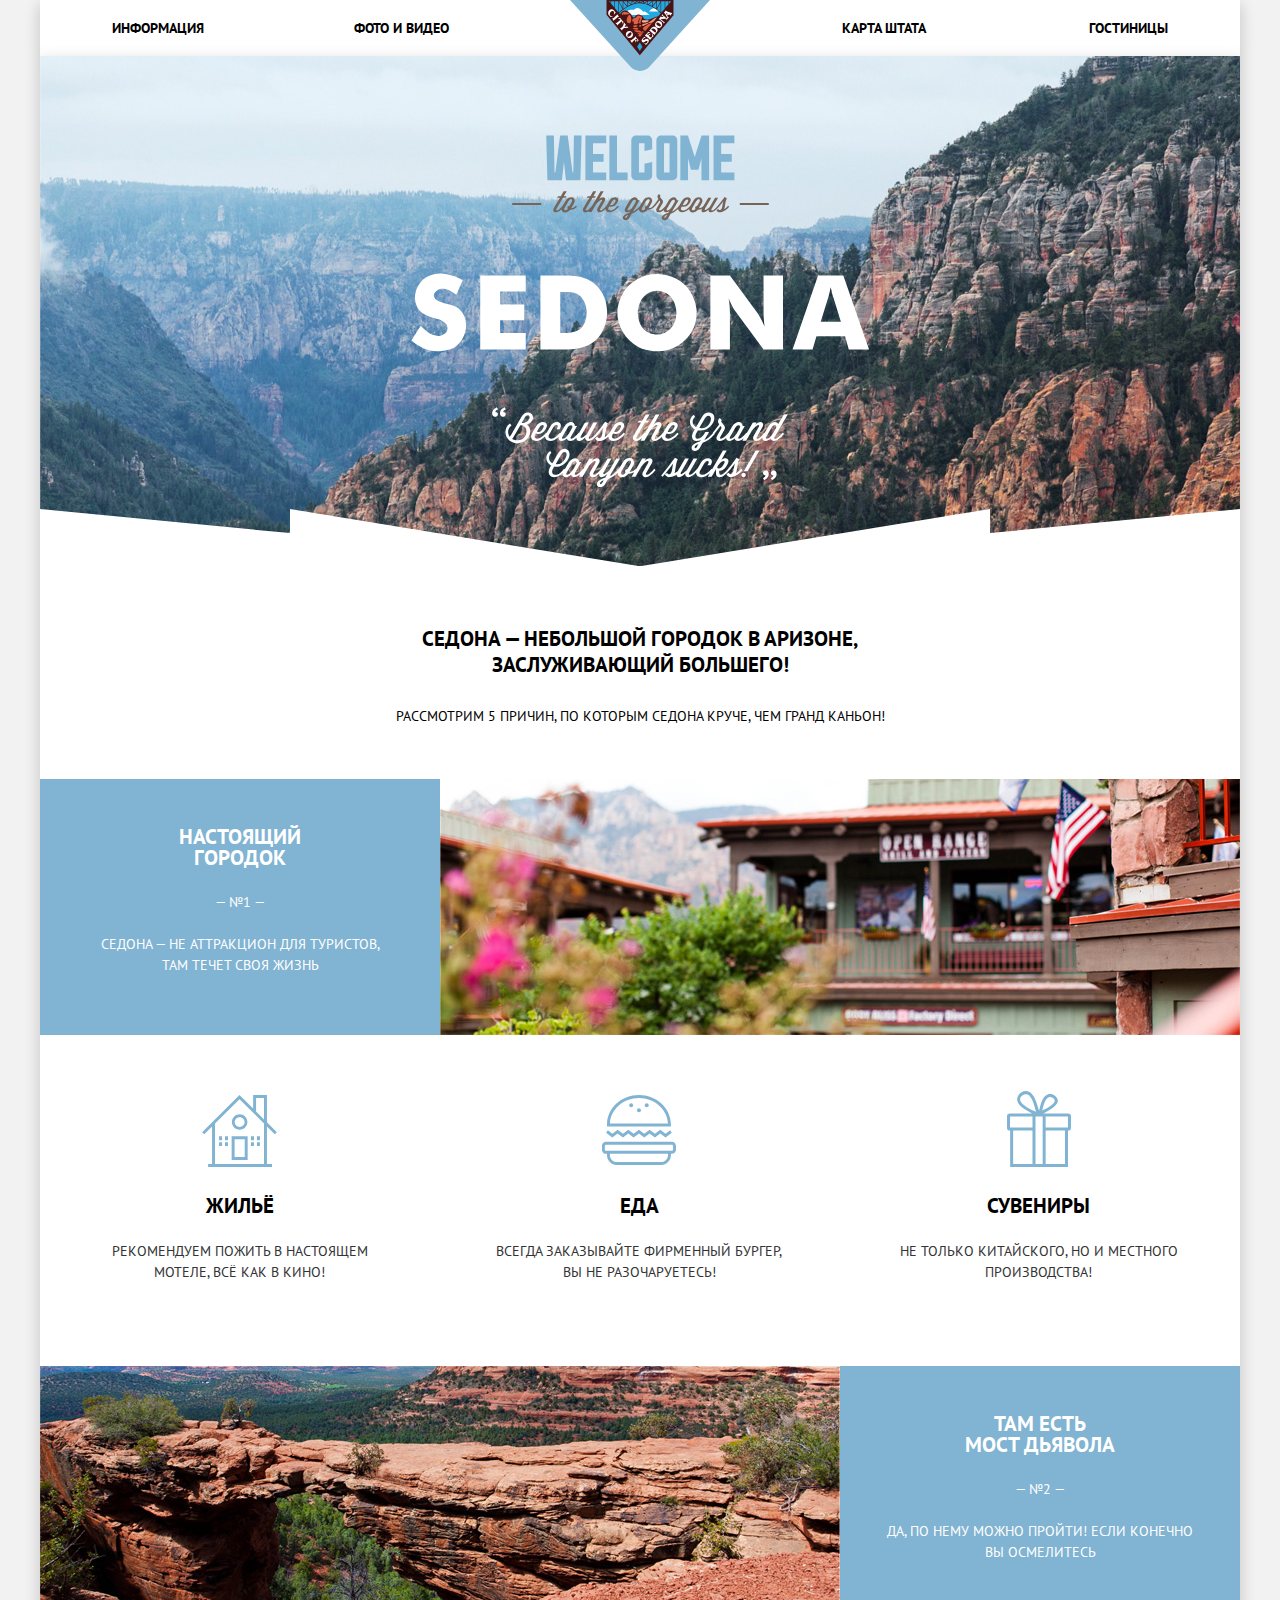
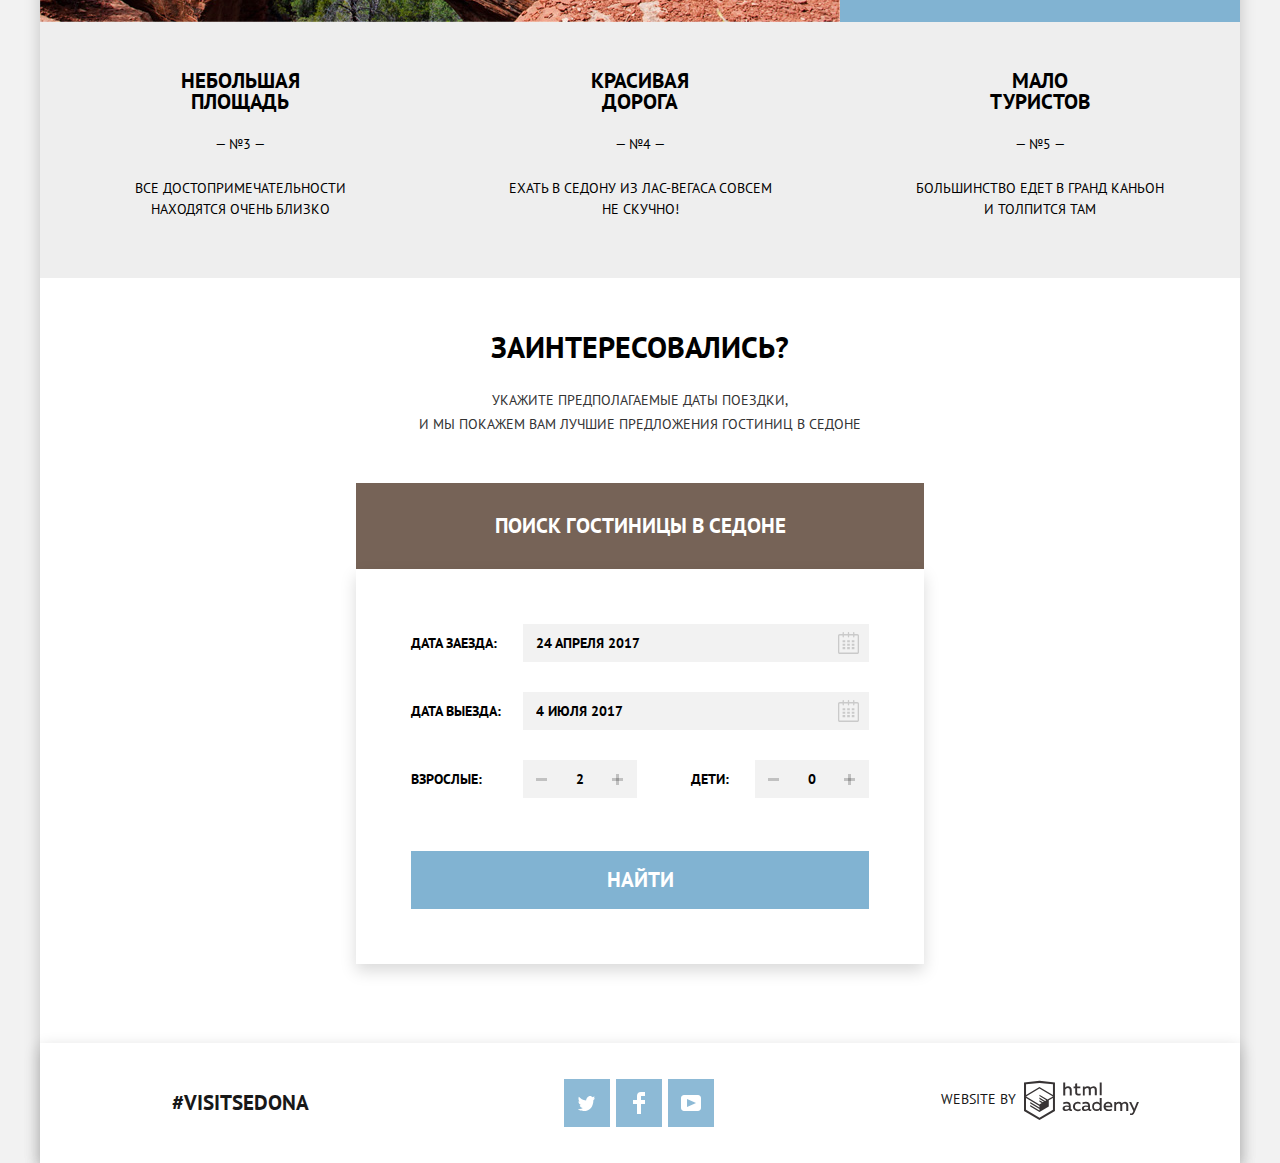
==== commit ec0a77c6: "Проект на проверку-2" ====
--- a/index.html
+++ b/index.html
@@ -36,7 +36,7 @@
 
           <li class="advantages-item">
             <div class="advantages-item-wrapper">
-              <div class="container-text--image">
+              <div class="container-text--image image-1">
                 <h2>Настоящий городок</h2>
                 <span class="advantages-number">— №1 —</span>
                 <p>Седона — не аттракцион для туристов, там течет своя жизнь</p>
@@ -63,7 +63,7 @@
 
           <li class="advantages-item">
             <div class="advantages-item-wrapper advantages-item--reversed">
-              <div class="container-text--image">
+              <div class="container-text--image image-2">
                 <h2>Там есть <br> Мост дьявола</h2>
                 <span class="advantages-number">— №2 —</span>
                 <p>Да, по нему можно пройти! Если конечно вы осмелитесь</p>
@@ -144,7 +144,9 @@
 
       <section class="map" id="map">
         <h2 class="visually-hidden">Карта штата</h2>
-        <img class="map-of-sedona" src="img/map.png" width="1200" height="594" alt="Карта штата">
+        <iframe src="https://www.google.com/maps/embed?pb=!1m14!1m8!1m3!1d567185.0505102321!2d-112.21552183115146!3d34.908580631572256!3m2!1i1024!2i768!4f13.1!3m3!1m2!1s0x872da132f942b00d%3A0x5548c523fa6c8efd!2z0KHQtdC00L7QvdCwLCDQkNGA0LjQt9C-0L3QsCA4NjMzNiwg0KHQqNCQ!5e0!3m2!1sru!2sru"
+                width="1200" height="588" style="border:0;" allowfullscreen="" aria-label="Интерактивная карта штата Аризона, США." tabindex="-1">
+        </iframe>
       </section>
     </main>
     <footer class="main-footer">
@@ -154,6 +156,7 @@
           <ul class="social-buttons">
             <li>
               <a class="social-button" href="#" aria-label="Седона в Твиттере">
+                <span class="visually-hidden">Седона в Твиттере</span>
                 <svg width="17px" height="17px" viewBox="0 0 17 17" version="1.1" xmlns="http://www.w3.org/2000/svg" xmlns:xlink="http://www.w3.org/1999/xlink">
                   <g id="Page-1" stroke="none" stroke-width="1" fill="none" fill-rule="evenodd">
                     <g id="twitter" fill="#FFFFFF" fill-rule="nonzero">
@@ -165,12 +168,14 @@
             </li>
             <li>
               <a class="social-button" href="#" aria-label="Седона в Фейсбуке">
+                <span class="visually-hidden">Седона в Фейсбуке</span>
                 <svg xmlns="http://www.w3.org/2000/svg" width="12" height="22" viewBox="0 0 12 22"><path fill="#FFF" d="M12 4V0H8a4 4 0 0 0-4 4v4H0v4h4v10h4V12h4V8H8V4h4z"/>
                 </svg>
               </a>
             </li>
             <li>
               <a class="social-button" href="#" aria-label="Седона на Ютубе">
+                <span class="visually-hidden">Седона на Ютубе</span>
                 <svg width="20px" height="16px" viewBox="0 0 20 16" version="1.1" xmlns="http://www.w3.org/2000/svg" xmlns:xlink="http://www.w3.org/1999/xlink">
                   <g id="Page-2" stroke="none" stroke-width="1" fill="none" fill-rule="evenodd">
                     <g id="youtube" fill="#FFFFFF" fill-rule="nonzero">
--- a/css/style-min.css
+++ b/css/style-min.css
@@ -1 +1 @@
-html{background-color:#f2f2f2}a,body{color:#000}body{position:relative;padding:0;margin:auto;font-family:"PT Sans",Arial,sans-serif;font-size:14px;line-height:21px;text-transform:uppercase;background-color:#f2f2f2;min-width:1200px}.footer,.header,.main,.main-footer{width:1200px;margin:0 auto;background-color:#fff;text-align:center;box-shadow:0 5px 15px 0 rgba(0,1,1,.2)}img{max-width:100%;height:auto}.visually-hidden{position:absolute;width:1px;height:1px;margin:-1px;border:0;padding:0;clip:rect(0 0 0 0);overflow:hidden}a{text-decoration:none}.main-navigation li{line-height:26px;list-style:none;font-weight:700;width:25%}.main-navigation li:nth-child(1),.main-navigation li:nth-child(2){text-align:left}.main-navigation li:nth-child(3),.main-navigation li:nth-child(4){text-align:right}.main-navigation li:nth-child(2){padding-right:89px}.main-navigation a:hover{color:#81b3d2}.main-navigation a:active{color:rgba(0,0,0,.3)}.main-navigation ul{display:flex;justify-content:space-between;padding:15px 72px;margin:0}.main-navigation{position:relative}.logo{position:absolute;top:0;left:50%;margin-left:-70px}.current-page{color:#766357}.welcome{display:flex;height:510px;background-color:#9edafe;background-image:url(../img/intro-mask.svg),url(../img/sedona-background.jpg);background-position:50% 100.5%,50% 28%;background-repeat:no-repeat,no-repeat;margin-bottom:60px}.welcome img{margin:auto;height:353px}.about-sedona{margin-bottom:51px}.sedona-promotext{font-size:21px;line-height:26px;font-weight:700;width:440px;margin:0 auto 25px}.advantages-intro{font-size:14px;line-height:26px;width:500px;margin:0 auto 50px}.advantages{display:flex;flex-wrap:wrap;list-style:none;padding:0;margin:0}.advantages h2{font-size:21px;line-height:21px;margin:0 auto;width:155px;text-align:center}.advantages p{margin-bottom:0}.advantages-number{display:block;margin-top:15px}.advantages-number.№3-5{margin-top:20px;margin-bottom:25px}.advantages-item:nth-child(1),.advantages-item:nth-child(2){color:#fff;background-color:#81b3d2;width:100%}.advantages-item-wrapper{display:flex}.advantages-item-wrapper img{flex-shrink:0}.advantages-item--reversed{flex-direction:row-reverse}.container-text--image{display:flex;flex-direction:column;justify-content:space-around;padding:40px 46px 56px}.benefits{display:flex;list-style:none;background-color:#fff;padding:0}.benefits-item{color:#333;padding:160px 50px 83px;width:33.3%}.benefits h2{color:#000;margin-top:0;margin-bottom:25px}.benefits p{margin-top:0}.benefits-item.apartments,.benefits-item.food,.benefits-item.souvenirs{background-image:url(../img/icon-1.svg);background-position:center top 60px;background-repeat:no-repeat}.benefits-item.food,.benefits-item.souvenirs{background-image:url(../img/icon-3.svg)}.benefits-item.souvenirs{background-image:url(../img/icon-2.svg);background-position:center top 56px}.advantages-item:nth-child(3),.advantages-item:nth-child(4),.advantages-item:nth-child(5){background-color:#eee;width:260px;min-height:143px;padding:48px 70px 58px}.search{position:relative}.searching-form{position:absolute;display:flex;flex-wrap:wrap;top:100%;width:458px;padding:55px;left:50%;margin-left:-284px;text-align:left;box-shadow:0 7px 15px 0 rgba(0,1,1,.15);background-color:#fff}.searching-item{display:flex;justify-content:space-between;align-items:center;margin-bottom:30px;margin-top:0}.searching-item:nth-child(1),.searching-item:nth-child(2){width:458px;position:relative}.searching-item:nth-child(3){width:226px}.searching-item:nth-child(4){margin-left:auto;width:178px}.search-text{font-size:14px;line-height:24px;color:#333;width:445px;margin:0 auto 50px}.search-heading{display:block;font-size:30px;line-height:36px;font-weight:700;color:#000;padding-bottom:21px;margin:0 auto}.button{font-size:21px;font-weight:700;line-height:26px;color:#fff;text-transform:uppercase;padding-top:0;padding-bottom:0;border:0}.button-search-form{background-color:#766357;width:568px;height:86px}.button-search-form:hover{background-color:#604e43}.button-search-form:active{background-color:#503e33}.input-field,.input-label{font-weight:700;color:#000}.input-field{box-sizing:border-box;text-transform:uppercase;border:0;padding-top:11px;padding-bottom:11px;padding-left:13px;width:346px;margin:0 0 0 auto;height:38px;background-color:#f2f2f2}.input-field.adults-children{width:38px;text-align:center;margin-left:0;padding:0}.input-field:hover{background-color:#ebebeb}.input-field:focus{background-color:#fff;outline:solid 2px #e5e5e5}.input-field::placeholder{font-weight:700;color:#000;opacity:1;text-transform:uppercase}.button-submit{background-color:#81b3d2;width:458px;height:58px;margin-top:23px}.button-submit:hover{background-color:#669ec0}.button-submit:active{background-color:#5496bd}.btn-calendar{width:21px;height:22px;border:0;padding:0;background-color:transparent;position:absolute;right:10px}.btn-calendar:hover path{fill:#000}.btn-calendar:active path,.html-logo:hover{fill:#81b3d2}.btn-base{position:relative;width:38px;height:38px;padding:0;border:0;background-color:#f2f2f2}.btn-base::before,.btn-plus::after{position:absolute;content:"";top:18px;left:13px;width:11px;height:3px;background-color:rgba(0,1,1,.2)}.btn-base:hover::before{background-color:#000}.btn-base:active::before{background-color:#81b3d2}.btn-plus::after{top:14px;left:17px;width:3px;height:11px}.btn-plus:hover::after{background-color:#000}.btn-plus:active::after{background-color:#81b3d2}.btn-minus{margin-left:auto}.map-of-sedona{display:block}.main-footer{position:absolute;bottom:0;opacity:.9;left:calc(50% - 600px)}.hashtag{font-size:21px;line-height:26px;font-weight:700;margin-left:132px;margin-top:0;margin-bottom:0;padding:0}.copyright{display:flex;align-items:center;margin-right:101px}.copyright span{margin-right:8px;margin-bottom:7px}.html-logo:active{fill:#bdbbbc}.social-buttons li{list-style:none;margin-left:6px}.social-button,.social-buttons{display:flex;justify-content:center}.social-button{align-items:center;background-color:#81b3d2;width:46px;height:48px}.social-button:hover{background-color:#669ec0}.social-button:active{background-color:#5496bd}.social-button:active path{opacity:.3}footer .container{display:flex;justify-content:space-between;align-items:center;padding:36px 0}.social-buttons{flex-wrap:nowrap;padding:0;margin:0 auto 0 21px}.filters{background-image:url(../img/filter-background.jpg);background-repeat:no-repeat;background-position:center center;background-color:#9edafe;color:#fff;padding:28px 74px 33px}.filter{display:flex;justify-content:space-between}.filter fieldset{border:0;padding:0;margin:0}.wrapper-accommodations legend{font-size:16px;line-height:21px;font-weight:700;padding-bottom:25px;text-align:left}.filter ul{list-style:none;line-height:21px;padding:0;margin:0;text-align:left}.filter-option{margin-bottom:23px}.filter-option:last-child{margin-bottom:0}.wrapper-accommodations{display:flex;justify-content:space-between}fieldset.filter-accommodations{margin-right:118px}.filter-option{padding-left:40px}input[type=checkbox].visually-hidden,input[type=radio].visually-hidden{position:absolute;width:1px;height:1px;margin:-1px;border:0;padding:0;white-space:nowrap;clip-path:inset(100%);clip:rect(0 0 0 0);overflow:hidden}.filter-option label{position:relative;display:block;cursor:pointer;user-select:none}.filter-input-checkbox+label::before{content:url(../img/checkbox-off.svg);position:absolute;left:-42px;top:0;width:21px;height:21px}.filter-input-checkbox:checked+label::after{content:url(../img/checkbox-on.svg);position:absolute;top:0;left:-42px;width:21px;height:21px}.filter-range{width:316px}.filter-range-title{margin-bottom:9px;font-weight:600;font-size:16px;line-height:21px;text-align:left}.price-controls{position:relative;height:32px;margin-bottom:20px;font-size:0;border:2px solid #fff;border-radius:2px}.price-controls label{display:inline-block;font-size:14px;line-height:32px;vertical-align:top;cursor:pointer}.price-controls .max-price,.price-controls .min-price{width:90px;padding-left:45px}.price-controls input{width:50px;height:32px;line-height:32px;margin:0;color:inherit;font:inherit;background:0 0;border:0}.price-controls::after{content:"";position:absolute;top:50%;left:50%;width:2px;height:22px;transform:translate(-50%,-50%);background:#fff}.range-controls{position:relative;margin-bottom:32px}.range-controls .scale{height:2px;background:rgba(255,255,255,.3)}.range-controls .bar{width:80%;height:2px;background:#fff}.range-toggle{position:absolute;top:-9px;width:4px;height:4px;background:#ababab;border:8px solid #fff;border-radius:50%;box-shadow:0 2px 1px 0 rgba(200,200,200,.3);cursor:pointer}.range-toggle:hover{border:9px solid #fff}.range-toggle-min{left:0}.range-toggle-max{left:80%}.btn-transparent{display:block;margin:0 auto 0 86px;padding:0 33px 0 35px;height:36px;font-size:14px;line-height:32px;color:#fff;text-transform:uppercase;background:0 0;border:2px solid #fff;border-radius:2px;cursor:pointer}.btn-transparent:hover{color:#000;background:#fff}.search-result--header{display:flex;align-items:center;padding:9px 72px}.search-result--heading{font-size:21px;font-weight:700;line-height:26px;margin-right:49px}.search-result--sort{display:flex;align-items:center}.search-result--sort p{font-size:12px;line-height:21px;margin:0 40px 0 0}.search-result--sort ul{margin:0}.search-result--sort-type{display:flex;list-style:none;padding:0}.search-result--sort-type li{margin-right:33px}.sort-type-btn{padding:0;border:0;font-size:12px;text-transform:inherit;border-bottom:1px dotted #81b3d2;color:rgba(0,0,0,.3);background-color:inherit}.sort-type-btn.current{color:#81b3d2;border-bottom:none}.sort-type-btn:hover{color:#81b3d2}.sort-type-btn:active{color:#000}.search-result--buttons{margin-left:auto}.btn-direction{padding:0;border:0;background-color:#fff;margin-left:8px}.btn-direction:hover path{fill:#000}.btn-direction.current path,.btn-direction:active path{fill:#81b3d2}.hotels{text-align:left;margin:0;padding:0}.hotels-item{display:flex;border-top:1px solid rgba(0,0,0,.1);padding:30px 73px;align-items:flex-start}.hotels-item:last-child{border-bottom:1px solid rgba(0,0,0,.1)}.hotel-img{order:-1;margin:0 30px 0 0;height:90px}.hotel{margin-right:50px}.hotel-name{font-size:21px;line-height:21px;font-weight:700;color:#000;margin:-3px 0 10px}.hotel-name:hover{color:#81b3d2}.hotel-name:active{color:rgba(0,0,0,.3)}.wrapper--hotel-text{display:flex;margin:0 0 14px;font-size:14px}.hotel-text{margin:0}.hotel-text:first-child{min-width:105px;margin-right:11px}.wrapper--hotel-item-buttons{display:flex}.button-booking,.hotel-details{height:27px;line-height:27px;font-weight:700;color:#fff;text-align:center}.hotel-details{width:110px;background-color:#81b3d2;display:block;margin-right:6px}.hotel-details:hover{background-color:#669ec0}.hotel-details:active{background-color:#5496bd;color:rgba(255,255,255,.3)}.button-booking{width:142px;font-size:14px;background-color:#766357;text-transform:uppercase}.button-booking:hover{background-color:#604e43}.button-booking:active{background-color:#503e33;color:rgba(255,255,255,.3)}.hotel-class{margin-left:auto;text-align:right}.hotel-stars{display:flex;justify-content:flex-end;width:110px;margin:0 0 47px auto}.star{display:block;width:18px;height:17px;background-image:url(../img/star.svg);margin-left:6px}.rating{color:#666;background-color:#f2f2f2;width:110px;height:27px;line-height:27px;text-align:center;box-sizing:border-box;margin:0}
+html{background-color:#f2f2f2}a,body{color:#000}body{position:relative;padding:0;margin:auto;font-family:"PT Sans",Arial,sans-serif;font-size:14px;line-height:21px;text-transform:uppercase;background-color:#f2f2f2;min-width:1200px}.footer,.header,.main,.main-footer{width:1200px;margin:0 auto;background-color:#fff;text-align:center;box-shadow:0 5px 15px 0 rgba(0,1,1,.2)}img{max-width:100%;height:auto}.visually-hidden{position:absolute;width:1px;height:1px;margin:-1px;border:0;padding:0;clip:rect(0 0 0 0);overflow:hidden}a{text-decoration:none}.main-navigation li{line-height:26px;list-style:none;font-weight:700;width:25%}.main-navigation li:nth-child(1),.main-navigation li:nth-child(2){text-align:left}.main-navigation li:nth-child(3),.main-navigation li:nth-child(4){text-align:right}.main-navigation li:nth-child(2){padding-right:89px}.main-navigation a:hover{color:#81b3d2}.main-navigation a:active{color:rgba(0,0,0,.3)}.main-navigation ul{display:flex;justify-content:space-between;padding:15px 72px;margin:0}.main-navigation{position:relative}.logo{position:absolute;top:0;left:50%;margin-left:-70px}.current-page{color:#766357}.welcome{display:flex;height:510px;background-color:#9edafe;background-image:url(../img/intro-mask.svg),url(../img/sedona-background.jpg);background-position:50% 100.5%,50% 28%;background-repeat:no-repeat,no-repeat;margin-bottom:60px}.welcome img{margin:auto;height:353px}.about-sedona{margin-bottom:51px}.sedona-promotext{font-size:21px;line-height:26px;font-weight:700;width:445px;margin:0 auto 25px}.advantages-intro{font-size:14px;line-height:26px;width:500px;margin:0 auto 50px}.advantages{display:flex;flex-wrap:wrap;list-style:none;padding:0;margin:0}.advantages h2{font-size:21px;line-height:21px;margin:0 auto;width:155px;text-align:center}.advantages p{margin-bottom:0}.advantages-number{display:block;margin-top:17px}.advantages-number.№3-5{margin-top:22px;margin-bottom:23px}.advantages-item:nth-child(1),.advantages-item:nth-child(2){color:#fff;background-color:#81b3d2;width:100%}.advantages-item-wrapper{display:flex}.advantages-item-wrapper img{flex-shrink:0}.advantages-item--reversed{flex-direction:row-reverse}.container-text--image{display:flex;flex-direction:column;justify-content:space-around;width:100%}.container-text--image.image-1{padding:43px 55px 56px}.container-text--image.image-2{padding:43px 43px 56px}.benefits{display:flex;flex-wrap:wrap;list-style:none;background-color:#fff;padding:0}.benefits-item{color:#333;padding:160px 50px 83px;width:33.3%;box-sizing:border-box}.benefits h2{color:#000;margin-top:0;margin-bottom:25px}.benefits p{margin-top:0}.benefits-item.apartments,.benefits-item.food,.benefits-item.souvenirs{background-image:url(../img/icon-1.svg);background-position:center top 60px;background-repeat:no-repeat}.benefits-item.food,.benefits-item.souvenirs{background-image:url(../img/icon-3.svg)}.benefits-item.souvenirs{background-image:url(../img/icon-2.svg);background-position:center top 56px}.advantages-item:nth-child(3),.advantages-item:nth-child(4),.advantages-item:nth-child(5){background-color:#eee;min-height:143px;padding-top:48px;padding-bottom:58px;width:400px;box-sizing:border-box}.advantages-item:nth-child(3){padding-left:70px;padding-right:70px}.advantages-item:nth-child(4){padding-left:67px;padding-right:67px}.advantages-item:nth-child(5){padding-left:73px;padding-right:73px}.search{position:relative}.searching-form{position:absolute;display:flex;flex-wrap:wrap;top:100%;width:458px;padding:55px;left:50%;margin-left:-284px;text-align:left;box-shadow:0 7px 15px 0 rgba(0,1,1,.15);background-color:#fff}.searching-item{display:flex;justify-content:space-between;align-items:center;margin-bottom:30px;margin-top:0}.searching-item:nth-child(1),.searching-item:nth-child(2){width:458px;position:relative}.searching-item:nth-child(3){width:226px}.searching-item:nth-child(4){margin-left:auto;width:178px}.search-text{font-size:14px;line-height:24px;color:#333;width:445px;margin:0 auto 47px}.search-heading{display:block;font-size:30px;line-height:36px;font-weight:700;color:#000;padding-bottom:23px;margin:0 auto}.button{font-size:21px;font-weight:700;line-height:26px;color:#fff;text-transform:uppercase;padding-top:0;padding-bottom:0;border:0}.button-search-form{background-color:#766357;width:568px;height:86px}.button-search-form:hover{background-color:#604e43}.button-search-form:active{background-color:#503e33}.input-field,.input-label{font-weight:700;color:#000}.input-field{box-sizing:border-box;text-transform:uppercase;border:0;padding-top:11px;padding-bottom:11px;padding-left:13px;width:346px;margin:0 0 0 auto;height:38px;background-color:#f2f2f2}.input-field.adults-children{width:38px;text-align:center;margin-left:0;padding:0}.input-field:hover{background-color:#ebebeb}.input-field:focus{background-color:#fff;outline:solid 2px #e5e5e5}.input-field::placeholder{font-weight:700;color:#000;opacity:1;text-transform:uppercase}.button-submit{background-color:#81b3d2;width:458px;height:58px;margin-top:23px}.button-submit:hover{background-color:#669ec0}.button-submit:active{background-color:#5496bd}.btn-calendar{width:21px;height:22px;border:0;padding:0;background-color:transparent;position:absolute;right:10px}.btn-calendar:hover path{fill:#000}.btn-calendar:active path,.html-logo:hover{fill:#81b3d2}.btn-base{position:relative;width:38px;height:38px;padding:0;border:0;background-color:#f2f2f2}.btn-base::before,.btn-plus::after{position:absolute;content:"";top:18px;left:13px;width:11px;height:3px;background-color:rgba(0,1,1,.2)}.btn-base:hover::before{background-color:#000}.btn-base:active::before{background-color:#81b3d2}.btn-plus::after{top:14px;left:17px;width:3px;height:11px}.btn-plus:hover::after{background-color:#000}.btn-plus:active::after{background-color:#81b3d2}.btn-minus{margin-left:auto}.map-of-sedona{display:block}.main-footer{position:absolute;bottom:0;opacity:.9;left:calc(50% - 600px)}.hashtag{font-size:21px;line-height:26px;font-weight:700;margin-left:132px;margin-top:0;margin-bottom:0;padding:0}.copyright{margin-right:101px}.copyright span{margin-right:8px;margin-bottom:7px}.html-logo:active{fill:#bdbbbc}.social-buttons li{list-style:none;margin-left:6px}.container,.copyright,.social-button{display:flex;align-items:center}.social-button{justify-content:center;background-color:#81b3d2;width:46px;height:48px}.social-button:hover{background-color:#669ec0}.social-button:active{background-color:#5496bd}.social-button:active path{opacity:.3}.container{justify-content:space-between;padding:36px 0}.social-buttons{display:flex;flex-wrap:nowrap;justify-content:center;padding:0;margin:0 auto 0 21px}.filters{background-image:url(../img/filter-background.jpg);background-repeat:no-repeat;background-position:center center;background-color:#9edafe;color:#fff;padding:28px 74px 33px}.filter{display:flex;justify-content:space-between}.filter fieldset{border:0;padding:0;margin:0}.wrapper-accommodations legend{font-size:16px;line-height:21px;font-weight:700;padding-bottom:25px;text-align:left}.filter ul{list-style:none;line-height:21px;padding:0;margin:0;text-align:left}.filter-option{margin-bottom:23px}.filter-option:last-child{margin-bottom:0}.wrapper-accommodations{display:flex;justify-content:space-between}fieldset.filter-accommodations{margin-right:118px}.filter-option{padding-left:40px}input[type=checkbox].visually-hidden,input[type=radio].visually-hidden{position:absolute;width:1px;height:1px;margin:-1px;border:0;padding:0;white-space:nowrap;clip-path:inset(100%);clip:rect(0 0 0 0);overflow:hidden}.filter-option label{position:relative;display:block;cursor:pointer;user-select:none}.filter-input-checkbox+label::before{content:url(../img/checkbox-off.svg);position:absolute;left:-42px;top:0;width:21px;height:21px}.filter-input-checkbox:disabled+label::before{content:url(../img/checkbox-off-disabled.svg)}.filter-input-checkbox:checked+label::after{content:url(../img/checkbox-on.svg);position:absolute;top:0;left:-42px;width:21px;height:21px}.filter-input-checkbox:focus+label::before{outline:3px solid #81b3d2}.filter-input-checkbox:checked:disabled+label::after{content:url(../img/checkbox-on-disabled.svg)}.filter-input-checkbox:checked:disabled+label{color:#6a6a6a}.filter-range{width:316px}.filter-range-title{margin-bottom:9px;font-weight:600;font-size:16px;line-height:21px;text-align:left}.price-controls{position:relative;height:32px;margin-bottom:20px;font-size:0;border:2px solid #fff;border-radius:2px}.price-controls label{display:inline-block;font-size:14px;line-height:32px;vertical-align:top;cursor:pointer}.price-controls .min-price{width:90px;padding-left:35px}.price-controls .max-price{width:90px;padding-left:55px}.price-controls input{width:50px;height:32px;line-height:32px;margin:0;color:inherit;font:inherit;background:0 0;border:0}.price-controls::after{content:"";position:absolute;top:50%;left:50%;width:2px;height:22px;transform:translate(-50%,-50%);background:#fff}.range-controls{position:relative;margin-bottom:32px}.range-controls .scale{height:2px;background:rgba(255,255,255,.3)}.range-controls .bar{width:80%;height:2px;background:#fff}.range-toggle{position:absolute;top:-9px;width:4px;height:4px;background:#ababab;border:8px solid #fff;border-radius:50%;box-shadow:0 2px 1px 0 rgba(200,200,200,.3);cursor:pointer}.range-toggle:hover{transform:scale(1.1)}.range-toggle-min{left:0}.range-toggle-max{left:80%}.btn-transparent{display:block;margin:0 auto 0 86px;padding:0 33px 0 35px;height:36px;font-size:14px;line-height:32px;color:#fff;text-transform:uppercase;background:0 0;border:2px solid #fff;border-radius:2px;cursor:pointer}.btn-transparent:hover{color:#000;background:#fff}.search-result--header{display:flex;align-items:center;padding:9px 72px}.search-result--heading{font-size:21px;font-weight:700;line-height:26px;margin-right:49px;flex:none}.search-result--sort{display:flex;align-items:center}.search-result--sort p{font-size:12px;line-height:21px;margin:0 40px 0 0}.search-result--sort ul{margin:0}.search-result--sort-type{display:flex;list-style:none;padding:0;flex-wrap:wrap}.search-result--sort-type li{margin-right:33px;flex:none}.sort-type-btn{padding:0;border:0;font-size:12px;text-transform:inherit;border-bottom:1px dotted #81b3d2;color:rgba(0,0,0,.3);background-color:inherit}.sort-type-btn.current{color:#81b3d2;border-bottom:none}.sort-type-btn:hover{color:#81b3d2}.sort-type-btn:active{color:#000}.search-result--buttons{flex:none;margin-left:auto}.btn-direction{padding:0;border:0;background-color:#fff;margin-left:8px}.btn-direction:hover path{fill:#000}.btn-direction.current path,.btn-direction:active path{fill:#81b3d2}.hotels{text-align:left;margin:0;padding:0}.hotels-item{display:flex;border-top:1px solid rgba(0,0,0,.1);padding:30px 73px 29px;align-items:flex-start}.hotels-item:last-child{border-bottom:1px solid rgba(0,0,0,.1)}.hotel-img{order:-1;margin:0 30px 0 0;height:90px}.hotel-img img{max-width:none}.hotel{margin-right:50px}.hotel-name{font-size:21px;line-height:21px;font-weight:700;color:#000;margin:-3px 0 10px}.hotel-name:hover{color:#81b3d2}.hotel-name:active{color:rgba(0,0,0,.3)}.wrapper--hotel-text{display:flex;margin:0 0 14px;font-size:14px}.hotel-text{margin:0}.hotel-text:first-child{min-width:105px;margin-right:11px}.wrapper--hotel-item-buttons{display:flex}.button-booking,.hotel-details{height:27px;line-height:27px;font-weight:700;color:#fff;text-align:center}.hotel-details{width:110px;background-color:#81b3d2;display:block;margin-right:6px}.hotel-details:hover{background-color:#669ec0}.hotel-details:active{background-color:#5496bd;color:rgba(255,255,255,.3)}.button-booking{width:142px;font-size:14px;background-color:#766357;text-transform:uppercase}.button-booking:hover{background-color:#604e43}.button-booking:active{background-color:#503e33;color:rgba(255,255,255,.3)}.hotel-class{margin-left:auto;text-align:right}.hotel-stars{display:flex;justify-content:flex-end;width:110px;margin:0 0 47px auto}.star{display:block;width:18px;height:17px;background-image:url(../img/star.svg);margin-left:6px}.rating{color:#666;background-color:#f2f2f2;width:110px;height:27px;line-height:27px;text-align:center;box-sizing:border-box;margin:0}
